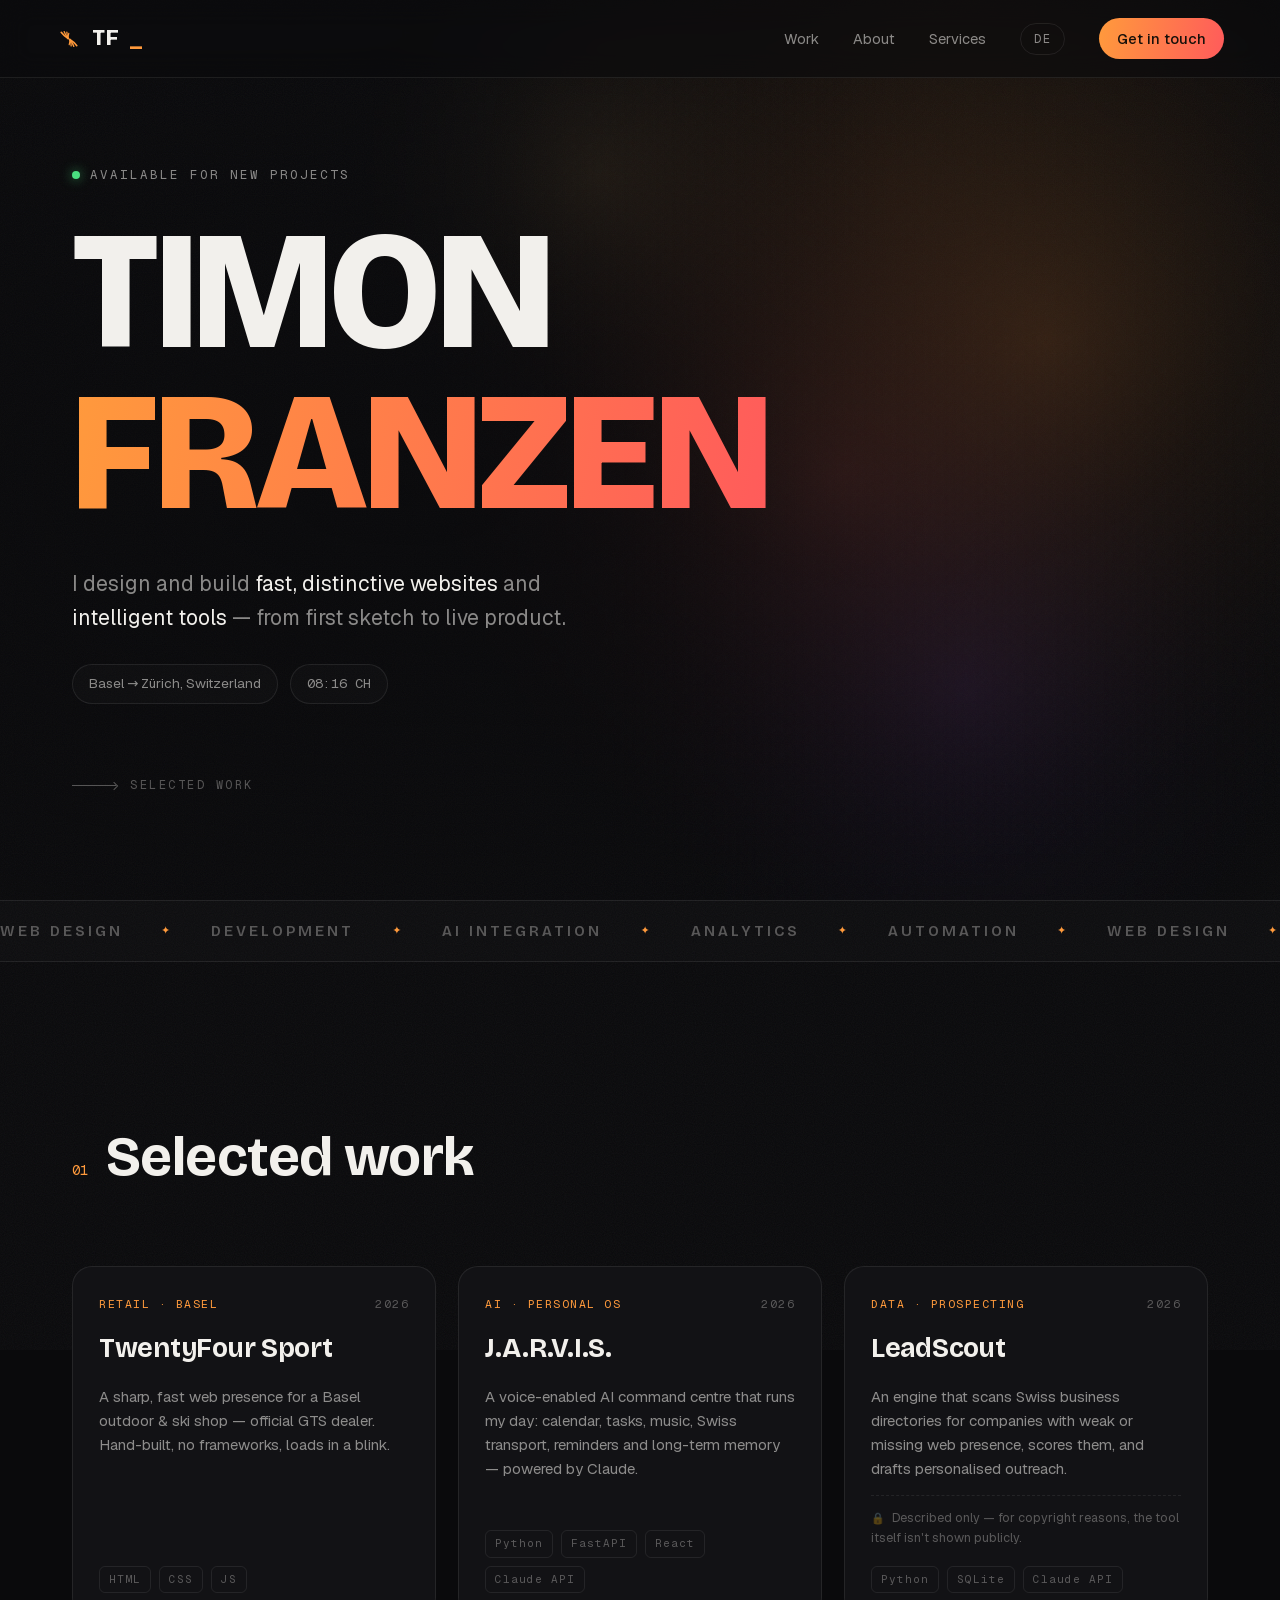
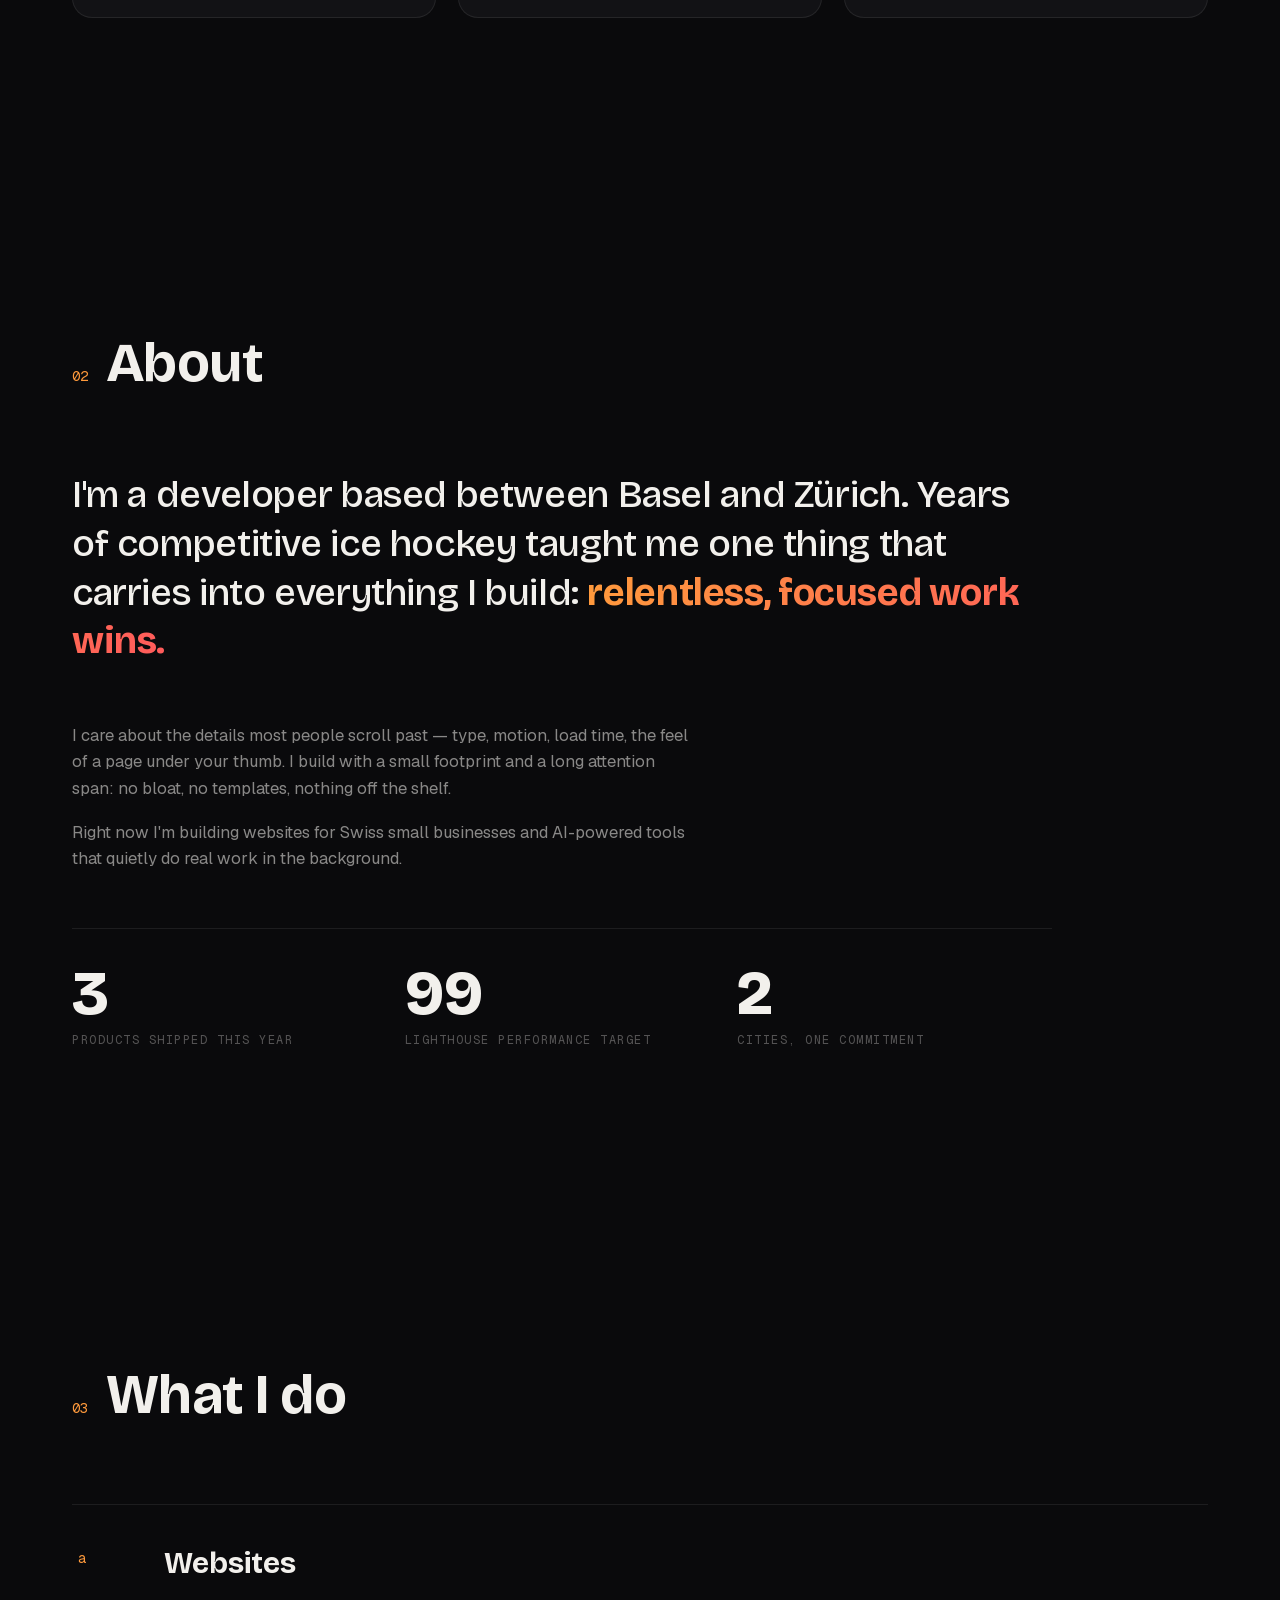
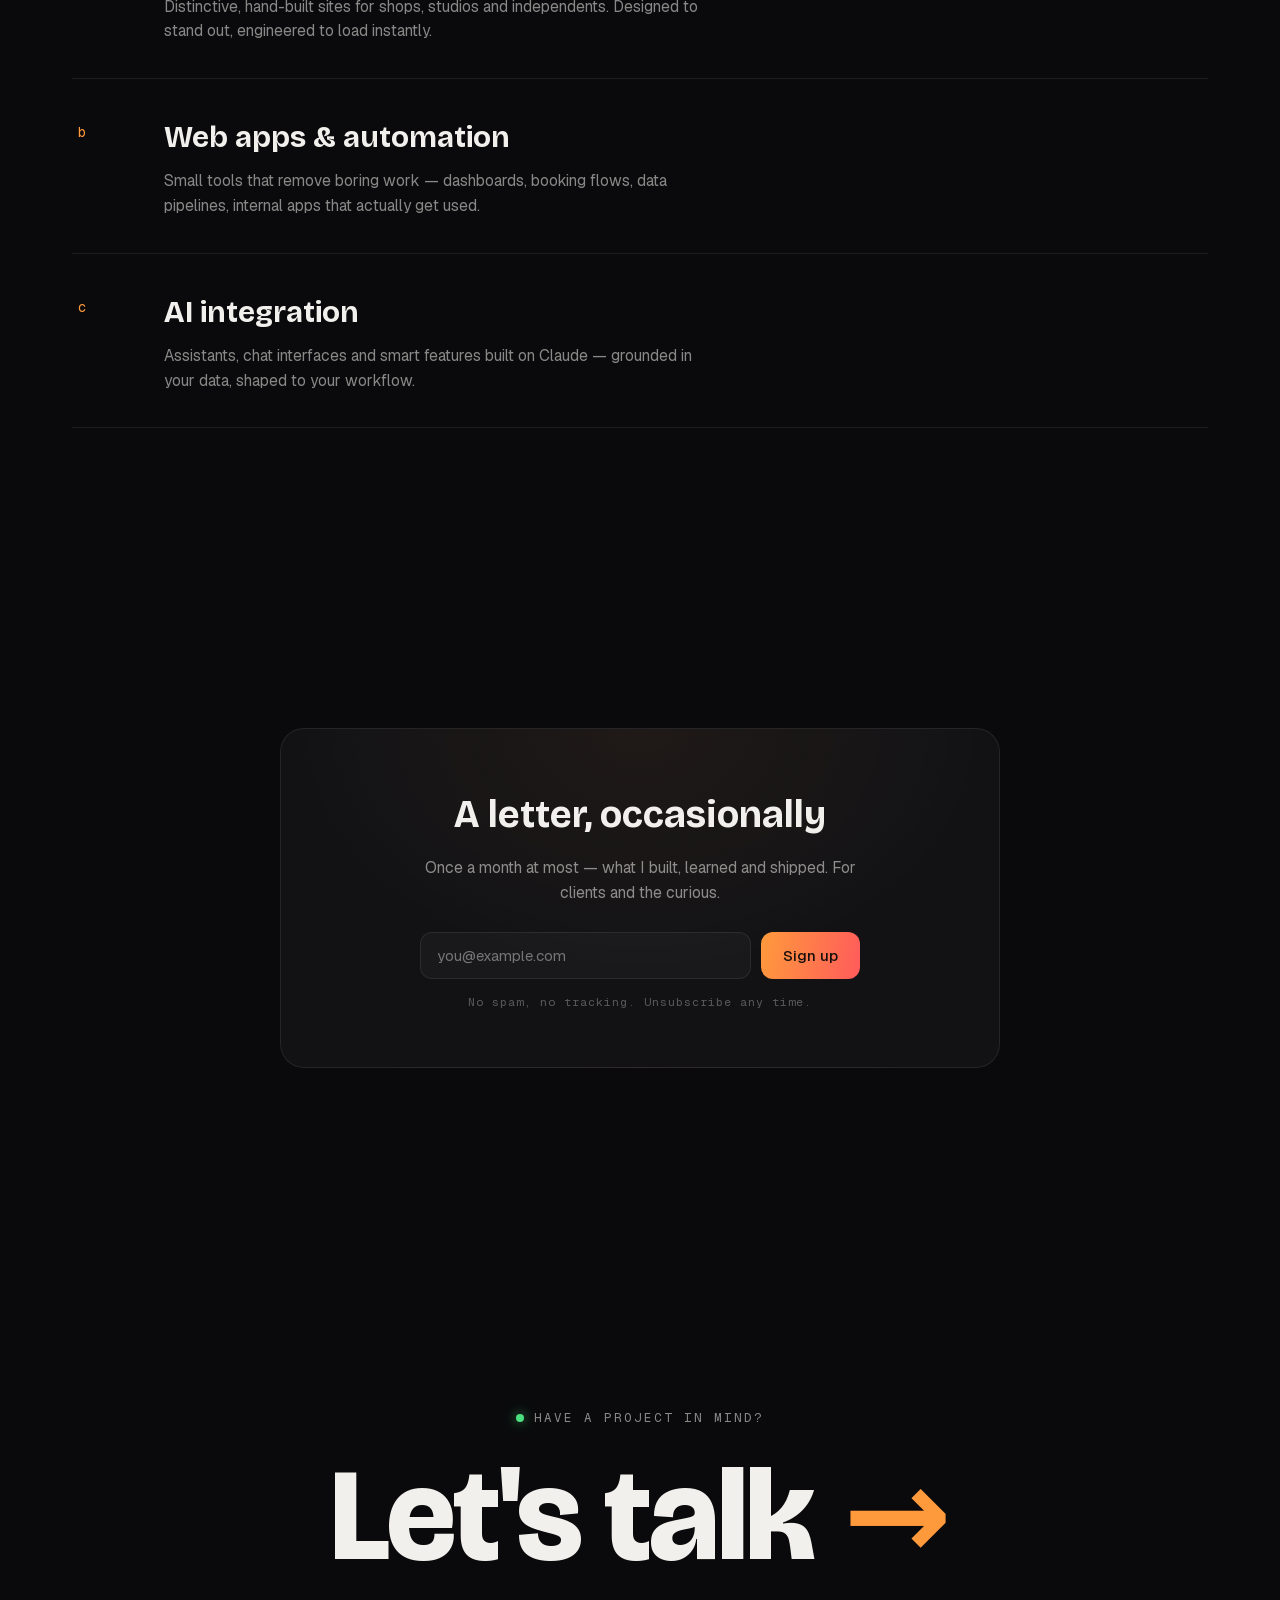
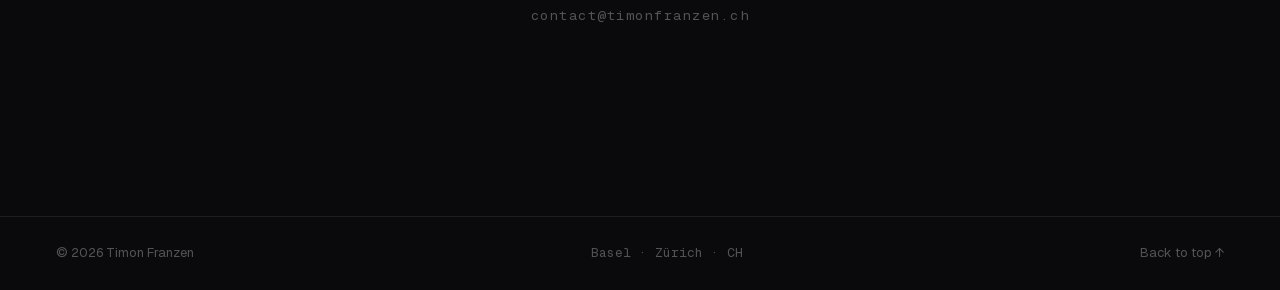
==== index.html @ a43b1469 "Logo rollout: feather-fan mark as primary, orange favicon + nav mark, BRAND.md updated Co-Authored-B" ====
<!DOCTYPE html>
<html lang="en">
<head>
  <meta charset="UTF-8" />
  <meta name="viewport" content="width=device-width, initial-scale=1.0" />
  <title>Timon Franzen — Developer, Basel & Zürich</title>
  <meta name="description" content="Timon Franzen builds fast, distinctive websites and intelligent tools for people and small businesses in Switzerland." />
  <link rel="stylesheet" href="assets/css/fonts.css" />
  <link rel="stylesheet" href="assets/css/styles.css?v=5" />
  <link rel="icon" type="image/svg+xml" href="favicon.svg" />
</head>
<body>
  <div class="glow" aria-hidden="true"></div>
  <div class="grain" aria-hidden="true"></div>

  <header class="nav">
    <a class="nav-brand" href="#top"><img class="nav-mark" src="favicon.svg" alt="" width="26" height="26" />TF<span class="tick">_</span></a>
    <nav class="nav-links" aria-label="Main">
      <a href="#work" data-i18n="nav_work">Work</a>
      <a href="#about" data-i18n="nav_about">About</a>
      <a href="#services" data-i18n="nav_services">Services</a>
      <button class="lang-btn mono" id="langBtn" aria-label="Sprache wechseln / switch language">DE</button>
      <a class="nav-cta" href="mailto:contact@timonfranzen.ch" data-i18n="nav_cta">Get in touch</a>
    </nav>
  </header>

  <main id="top">
    <!-- ── Hero ─────────────────────────────────────────── -->
    <section class="hero">
      <canvas class="hero-canvas" id="heroCanvas" aria-hidden="true"></canvas>
      <p class="kicker reveal"><span class="dot"></span><span data-i18n="kicker">Available for new projects</span></p>
      <h1 class="hero-title">
        <span class="line"><span class="word">Timon</span></span>
        <span class="line"><span class="word accent">Franzen</span></span>
      </h1>
      <p class="hero-sub reveal" data-i18n-html="hero_sub">I design and build <em>fast, distinctive websites</em> and
        <em>intelligent tools</em> — from first sketch to live product.</p>
      <div class="hero-meta reveal">
        <span class="chip" data-i18n="chip_loc">Basel → Zürich, Switzerland</span>
        <span class="chip mono" id="localTime">—:—</span>
      </div>
      <a class="hero-scroll reveal" href="#work" aria-label="Scroll to work">
        <span class="scroll-line"></span><span data-i18n="hero_scroll">Selected work</span>
      </a>
    </section>

    <!-- ── Marquee ──────────────────────────────────────── -->
    <div class="marquee" aria-hidden="true">
      <div class="marquee-track">
        <span data-i18n="mq1">Web design</span><i>✦</i><span data-i18n="mq2">Development</span><i>✦</i><span data-i18n="mq3">AI integration</span><i>✦</i><span data-i18n="mq4">Analytics</span><i>✦</i><span data-i18n="mq5">Automation</span><i>✦</i>
        <span data-i18n="mq1">Web design</span><i>✦</i><span data-i18n="mq2">Development</span><i>✦</i><span data-i18n="mq3">AI integration</span><i>✦</i><span data-i18n="mq4">Analytics</span><i>✦</i><span data-i18n="mq5">Automation</span><i>✦</i>
      </div>
    </div>

    <!-- ── Work ─────────────────────────────────────────── -->
    <section class="section" id="work">
      <div class="section-head reveal">
        <span class="index mono">01</span>
        <h2 data-i18n="h_work">Selected work</h2>
      </div>

      <div class="cards">
        <article class="card reveal" data-tilt>
          <div class="card-top">
            <span class="card-tag mono" data-i18n="c1_tag">Retail · Basel</span>
            <span class="card-year mono">2026</span>
          </div>
          <h3>TwentyFour Sport</h3>
          <p data-i18n="c1_desc">A sharp, fast web presence for a Basel outdoor &amp; ski shop — official GTS dealer.
             Hand-built, no frameworks, loads in a blink.</p>
          <ul class="card-stack mono">
            <li>HTML</li><li>CSS</li><li>JS</li>
          </ul>
        </article>

        <article class="card reveal" data-tilt>
          <div class="card-top">
            <span class="card-tag mono" data-i18n="c2_tag">AI · Personal OS</span>
            <span class="card-year mono">2026</span>
          </div>
          <h3>J.A.R.V.I.S.</h3>
          <p data-i18n="c2_desc">A voice-enabled AI command centre that runs my day: calendar, tasks, music, Swiss
             transport, reminders and long-term memory — powered by Claude.</p>
          <ul class="card-stack mono">
            <li>Python</li><li>FastAPI</li><li>React</li><li>Claude API</li>
          </ul>
        </article>

        <article class="card reveal" data-tilt>
          <div class="card-top">
            <span class="card-tag mono" data-i18n="c3_tag">Data · Prospecting</span>
            <span class="card-year mono">2026</span>
          </div>
          <h3>LeadScout</h3>
          <p data-i18n="c3_desc">An engine that scans Swiss business directories for companies with weak or missing
             web presence, scores them, and drafts personalised outreach.</p>
          <p class="card-note"><span class="lock">🔒</span> <span data-i18n="c3_note">Described only — for copyright reasons,
             the tool itself isn't shown publicly.</span></p>
          <ul class="card-stack mono">
            <li>Python</li><li>SQLite</li><li>Claude API</li>
          </ul>
        </article>
      </div>
    </section>

    <!-- ── About ────────────────────────────────────────── -->
    <section class="section" id="about">
      <div class="section-head reveal">
        <span class="index mono">02</span>
        <h2 data-i18n="h_about">About</h2>
      </div>
      <div class="about-grid">
        <p class="about-lede reveal" data-i18n-html="about_lede">I'm a developer based between Basel and Zürich. Years of
          competitive ice hockey taught me one thing that carries into everything I build:
          <strong>relentless, focused work wins.</strong></p>
        <div class="about-body reveal">
          <p data-i18n="about_p1">I care about the details most people scroll past — type, motion, load time, the
             feel of a page under your thumb. I build with a small footprint and a long
             attention span: no bloat, no templates, nothing off the shelf.</p>
          <p data-i18n="about_p2">Right now I'm building websites for Swiss small businesses and AI-powered tools
             that quietly do real work in the background.</p>
        </div>
        <div class="stats reveal">
          <div class="stat"><span class="stat-num" data-count="3">0</span><span class="stat-label" data-i18n="st1">Products shipped this year</span></div>
          <div class="stat"><span class="stat-num" data-count="100">0</span><span class="stat-label" data-i18n="st2">Lighthouse performance target</span></div>
          <div class="stat"><span class="stat-num" data-count="2">0</span><span class="stat-label" data-i18n="st3">Cities, one commitment</span></div>
        </div>
      </div>
    </section>

    <!-- ── Services ─────────────────────────────────────── -->
    <section class="section" id="services">
      <div class="section-head reveal">
        <span class="index mono">03</span>
        <h2 data-i18n="h_services">What I do</h2>
      </div>
      <div class="services">
        <div class="service reveal">
          <span class="service-num mono">a</span>
          <h3 data-i18n="s1_t">Websites</h3>
          <p data-i18n="s1_d">Distinctive, hand-built sites for shops, studios and independents. Designed to
             stand out, engineered to load instantly.</p>
        </div>
        <div class="service reveal">
          <span class="service-num mono">b</span>
          <h3 data-i18n="s2_t">Web apps &amp; automation</h3>
          <p data-i18n="s2_d">Small tools that remove boring work — dashboards, booking flows, data pipelines,
             internal apps that actually get used.</p>
        </div>
        <div class="service reveal">
          <span class="service-num mono">c</span>
          <h3 data-i18n="s3_t">AI integration</h3>
          <p data-i18n="s3_d">Assistants, chat interfaces and smart features built on Claude — grounded in your
             data, shaped to your workflow.</p>
        </div>
      </div>
    </section>

    <!-- ── Newsletter ───────────────────────────────────── -->
    <section class="section" id="newsletter">
      <div class="nl-box reveal">
        <div class="nl-copy">
          <h2 data-i18n="nl_title">A letter, occasionally</h2>
          <p data-i18n="nl_sub">Once a month at most — what I built, learned and shipped.
             For clients and the curious.</p>
        </div>
        <form class="nl-form" id="nlForm">
          <input type="email" id="nlEmail" required autocomplete="email"
                 placeholder="you@example.com" data-i18n-ph="nl_ph" aria-label="E-Mail" />
          <button type="submit" class="nl-btn" id="nlBtn" data-i18n="nl_btn">Sign up</button>
        </form>
        <p class="nl-note mono" data-i18n="nl_note">No spam, no tracking. Unsubscribe any time.</p>
      </div>
    </section>

    <!-- ── Contact ──────────────────────────────────────── -->
    <section class="contact" id="contact">
      <p class="kicker reveal"><span class="dot"></span><span data-i18n="contact_kicker">Have a project in mind?</span></p>
      <a class="contact-mail reveal" href="mailto:contact@timonfranzen.ch">
        <span class="contact-word" data-i18n-html="contact_word">Let's&nbsp;talk</span>
        <span class="contact-arrow">→</span>
      </a>
      <p class="contact-sub reveal mono">contact@timonfranzen.ch</p>
    </section>
  </main>

  <footer class="footer">
    <span>© <span id="year">2026</span> Timon Franzen</span>
    <span class="mono">Basel · Zürich · CH</span>
    <a href="#top" data-i18n="footer_top">Back to top ↑</a>
  </footer>

  <script src="assets/js/main.js?v=4"></script>
</body>
</html>
---- assets/css/fonts.css ----
/* latin-ext */
@font-face {
  font-family: 'Bricolage Grotesque';
  font-style: normal;
  font-weight: 500;
  font-stretch: 100%;
  font-display: swap;
  src: url(../fonts/bricolage-grotesque-500-latin-ext.woff2) format('woff2');
  unicode-range: U+0100-02BA, U+02BD-02C5, U+02C7-02CC, U+02CE-02D7, U+02DD-02FF, U+0304, U+0308, U+0329, U+1D00-1DBF, U+1E00-1E9F, U+1EF2-1EFF, U+2020, U+20A0-20AB, U+20AD-20C0, U+2113, U+2C60-2C7F, U+A720-A7FF;
}
/* latin */
@font-face {
  font-family: 'Bricolage Grotesque';
  font-style: normal;
  font-weight: 500;
  font-stretch: 100%;
  font-display: swap;
  src: url(../fonts/bricolage-grotesque-500-latin.woff2) format('woff2');
  unicode-range: U+0000-00FF, U+0131, U+0152-0153, U+02BB-02BC, U+02C6, U+02DA, U+02DC, U+0304, U+0308, U+0329, U+2000-206F, U+20AC, U+2122, U+2191, U+2193, U+2212, U+2215, U+FEFF, U+FFFD;
}
/* latin-ext */
@font-face {
  font-family: 'Bricolage Grotesque';
  font-style: normal;
  font-weight: 600;
  font-stretch: 100%;
  font-display: swap;
  src: url(../fonts/bricolage-grotesque-600-latin-ext.woff2) format('woff2');
  unicode-range: U+0100-02BA, U+02BD-02C5, U+02C7-02CC, U+02CE-02D7, U+02DD-02FF, U+0304, U+0308, U+0329, U+1D00-1DBF, U+1E00-1E9F, U+1EF2-1EFF, U+2020, U+20A0-20AB, U+20AD-20C0, U+2113, U+2C60-2C7F, U+A720-A7FF;
}
/* latin */
@font-face {
  font-family: 'Bricolage Grotesque';
  font-style: normal;
  font-weight: 600;
  font-stretch: 100%;
  font-display: swap;
  src: url(../fonts/bricolage-grotesque-600-latin.woff2) format('woff2');
  unicode-range: U+0000-00FF, U+0131, U+0152-0153, U+02BB-02BC, U+02C6, U+02DA, U+02DC, U+0304, U+0308, U+0329, U+2000-206F, U+20AC, U+2122, U+2191, U+2193, U+2212, U+2215, U+FEFF, U+FFFD;
}
/* latin-ext */
@font-face {
  font-family: 'Bricolage Grotesque';
  font-style: normal;
  font-weight: 700;
  font-stretch: 100%;
  font-display: swap;
  src: url(../fonts/bricolage-grotesque-700-latin-ext.woff2) format('woff2');
  unicode-range: U+0100-02BA, U+02BD-02C5, U+02C7-02CC, U+02CE-02D7, U+02DD-02FF, U+0304, U+0308, U+0329, U+1D00-1DBF, U+1E00-1E9F, U+1EF2-1EFF, U+2020, U+20A0-20AB, U+20AD-20C0, U+2113, U+2C60-2C7F, U+A720-A7FF;
}
/* latin */
@font-face {
  font-family: 'Bricolage Grotesque';
  font-style: normal;
  font-weight: 700;
  font-stretch: 100%;
  font-display: swap;
  src: url(../fonts/bricolage-grotesque-700-latin.woff2) format('woff2');
  unicode-range: U+0000-00FF, U+0131, U+0152-0153, U+02BB-02BC, U+02C6, U+02DA, U+02DC, U+0304, U+0308, U+0329, U+2000-206F, U+20AC, U+2122, U+2191, U+2193, U+2212, U+2215, U+FEFF, U+FFFD;
}
/* latin-ext */
@font-face {
  font-family: 'Bricolage Grotesque';
  font-style: normal;
  font-weight: 800;
  font-stretch: 100%;
  font-display: swap;
  src: url(../fonts/bricolage-grotesque-800-latin-ext.woff2) format('woff2');
  unicode-range: U+0100-02BA, U+02BD-02C5, U+02C7-02CC, U+02CE-02D7, U+02DD-02FF, U+0304, U+0308, U+0329, U+1D00-1DBF, U+1E00-1E9F, U+1EF2-1EFF, U+2020, U+20A0-20AB, U+20AD-20C0, U+2113, U+2C60-2C7F, U+A720-A7FF;
}
/* latin */
@font-face {
  font-family: 'Bricolage Grotesque';
  font-style: normal;
  font-weight: 800;
  font-stretch: 100%;
  font-display: swap;
  src: url(../fonts/bricolage-grotesque-800-latin.woff2) format('woff2');
  unicode-range: U+0000-00FF, U+0131, U+0152-0153, U+02BB-02BC, U+02C6, U+02DA, U+02DC, U+0304, U+0308, U+0329, U+2000-206F, U+20AC, U+2122, U+2191, U+2193, U+2212, U+2215, U+FEFF, U+FFFD;
}
/* latin-ext */
@font-face {
  font-family: 'Geist';
  font-style: normal;
  font-weight: 300;
  font-display: swap;
  src: url(../fonts/geist-300-latin-ext.woff2) format('woff2');
  unicode-range: U+0100-02BA, U+02BD-02C5, U+02C7-02CC, U+02CE-02D7, U+02DD-02FF, U+0304, U+0308, U+0329, U+1D00-1DBF, U+1E00-1E9F, U+1EF2-1EFF, U+2020, U+20A0-20AB, U+20AD-20C0, U+2113, U+2C60-2C7F, U+A720-A7FF;
}
/* latin */
@font-face {
  font-family: 'Geist';
  font-style: normal;
  font-weight: 300;
  font-display: swap;
  src: url(../fonts/geist-300-latin.woff2) format('woff2');
  unicode-range: U+0000-00FF, U+0131, U+0152-0153, U+02BB-02BC, U+02C6, U+02DA, U+02DC, U+0304, U+0308, U+0329, U+2000-206F, U+20AC, U+2122, U+2191, U+2193, U+2212, U+2215, U+FEFF, U+FFFD;
}
/* latin-ext */
@font-face {
  font-family: 'Geist';
  font-style: normal;
  font-weight: 400;
  font-display: swap;
  src: url(../fonts/geist-400-latin-ext.woff2) format('woff2');
  unicode-range: U+0100-02BA, U+02BD-02C5, U+02C7-02CC, U+02CE-02D7, U+02DD-02FF, U+0304, U+0308, U+0329, U+1D00-1DBF, U+1E00-1E9F, U+1EF2-1EFF, U+2020, U+20A0-20AB, U+20AD-20C0, U+2113, U+2C60-2C7F, U+A720-A7FF;
}
/* latin */
@font-face {
  font-family: 'Geist';
  font-style: normal;
  font-weight: 400;
  font-display: swap;
  src: url(../fonts/geist-400-latin.woff2) format('woff2');
  unicode-range: U+0000-00FF, U+0131, U+0152-0153, U+02BB-02BC, U+02C6, U+02DA, U+02DC, U+0304, U+0308, U+0329, U+2000-206F, U+20AC, U+2122, U+2191, U+2193, U+2212, U+2215, U+FEFF, U+FFFD;
}
/* latin-ext */
@font-face {
  font-family: 'Geist';
  font-style: normal;
  font-weight: 500;
  font-display: swap;
  src: url(../fonts/geist-500-latin-ext.woff2) format('woff2');
  unicode-range: U+0100-02BA, U+02BD-02C5, U+02C7-02CC, U+02CE-02D7, U+02DD-02FF, U+0304, U+0308, U+0329, U+1D00-1DBF, U+1E00-1E9F, U+1EF2-1EFF, U+2020, U+20A0-20AB, U+20AD-20C0, U+2113, U+2C60-2C7F, U+A720-A7FF;
}
/* latin */
@font-face {
  font-family: 'Geist';
  font-style: normal;
  font-weight: 500;
  font-display: swap;
  src: url(../fonts/geist-500-latin.woff2) format('woff2');
  unicode-range: U+0000-00FF, U+0131, U+0152-0153, U+02BB-02BC, U+02C6, U+02DA, U+02DC, U+0304, U+0308, U+0329, U+2000-206F, U+20AC, U+2122, U+2191, U+2193, U+2212, U+2215, U+FEFF, U+FFFD;
}
/* latin-ext */
@font-face {
  font-family: 'Geist';
  font-style: normal;
  font-weight: 600;
  font-display: swap;
  src: url(../fonts/geist-600-latin-ext.woff2) format('woff2');
  unicode-range: U+0100-02BA, U+02BD-02C5, U+02C7-02CC, U+02CE-02D7, U+02DD-02FF, U+0304, U+0308, U+0329, U+1D00-1DBF, U+1E00-1E9F, U+1EF2-1EFF, U+2020, U+20A0-20AB, U+20AD-20C0, U+2113, U+2C60-2C7F, U+A720-A7FF;
}
/* latin */
@font-face {
  font-family: 'Geist';
  font-style: normal;
  font-weight: 600;
  font-display: swap;
  src: url(../fonts/geist-600-latin.woff2) format('woff2');
  unicode-range: U+0000-00FF, U+0131, U+0152-0153, U+02BB-02BC, U+02C6, U+02DA, U+02DC, U+0304, U+0308, U+0329, U+2000-206F, U+20AC, U+2122, U+2191, U+2193, U+2212, U+2215, U+FEFF, U+FFFD;
}
/* latin-ext */
@font-face {
  font-family: 'Geist';
  font-style: normal;
  font-weight: 700;
  font-display: swap;
  src: url(../fonts/geist-700-latin-ext.woff2) format('woff2');
  unicode-range: U+0100-02BA, U+02BD-02C5, U+02C7-02CC, U+02CE-02D7, U+02DD-02FF, U+0304, U+0308, U+0329, U+1D00-1DBF, U+1E00-1E9F, U+1EF2-1EFF, U+2020, U+20A0-20AB, U+20AD-20C0, U+2113, U+2C60-2C7F, U+A720-A7FF;
}
/* latin */
@font-face {
  font-family: 'Geist';
  font-style: normal;
  font-weight: 700;
  font-display: swap;
  src: url(../fonts/geist-700-latin.woff2) format('woff2');
  unicode-range: U+0000-00FF, U+0131, U+0152-0153, U+02BB-02BC, U+02C6, U+02DA, U+02DC, U+0304, U+0308, U+0329, U+2000-206F, U+20AC, U+2122, U+2191, U+2193, U+2212, U+2215, U+FEFF, U+FFFD;
}
/* latin-ext */
@font-face {
  font-family: 'Geist Mono';
  font-style: normal;
  font-weight: 400;
  font-display: swap;
  src: url(../fonts/geist-mono-400-latin-ext.woff2) format('woff2');
  unicode-range: U+0100-02BA, U+02BD-02C5, U+02C7-02CC, U+02CE-02D7, U+02DD-02FF, U+0304, U+0308, U+0329, U+1D00-1DBF, U+1E00-1E9F, U+1EF2-1EFF, U+2020, U+20A0-20AB, U+20AD-20C0, U+2113, U+2C60-2C7F, U+A720-A7FF;
}
/* latin */
@font-face {
  font-family: 'Geist Mono';
  font-style: normal;
  font-weight: 400;
  font-display: swap;
  src: url(../fonts/geist-mono-400-latin.woff2) format('woff2');
  unicode-range: U+0000-00FF, U+0131, U+0152-0153, U+02BB-02BC, U+02C6, U+02DA, U+02DC, U+0304, U+0308, U+0329, U+2000-206F, U+20AC, U+2122, U+2191, U+2193, U+2212, U+2215, U+FEFF, U+FFFD;
}
/* latin-ext */
@font-face {
  font-family: 'Geist Mono';
  font-style: normal;
  font-weight: 500;
  font-display: swap;
  src: url(../fonts/geist-mono-500-latin-ext.woff2) format('woff2');
  unicode-range: U+0100-02BA, U+02BD-02C5, U+02C7-02CC, U+02CE-02D7, U+02DD-02FF, U+0304, U+0308, U+0329, U+1D00-1DBF, U+1E00-1E9F, U+1EF2-1EFF, U+2020, U+20A0-20AB, U+20AD-20C0, U+2113, U+2C60-2C7F, U+A720-A7FF;
}
/* latin */
@font-face {
  font-family: 'Geist Mono';
  font-style: normal;
  font-weight: 500;
  font-display: swap;
  src: url(../fonts/geist-mono-500-latin.woff2) format('woff2');
  unicode-range: U+0000-00FF, U+0131, U+0152-0153, U+02BB-02BC, U+02C6, U+02DA, U+02DC, U+0304, U+0308, U+0329, U+2000-206F, U+20AC, U+2122, U+2191, U+2193, U+2212, U+2215, U+FEFF, U+FFFD;
}
/* latin-ext */
@font-face {
  font-family: 'Geist Mono';
  font-style: normal;
  font-weight: 700;
  font-display: swap;
  src: url(../fonts/geist-mono-700-latin-ext.woff2) format('woff2');
  unicode-range: U+0100-02BA, U+02BD-02C5, U+02C7-02CC, U+02CE-02D7, U+02DD-02FF, U+0304, U+0308, U+0329, U+1D00-1DBF, U+1E00-1E9F, U+1EF2-1EFF, U+2020, U+20A0-20AB, U+20AD-20C0, U+2113, U+2C60-2C7F, U+A720-A7FF;
}
/* latin */
@font-face {
  font-family: 'Geist Mono';
  font-style: normal;
  font-weight: 700;
  font-display: swap;
  src: url(../fonts/geist-mono-700-latin.woff2) format('woff2');
  unicode-range: U+0000-00FF, U+0131, U+0152-0153, U+02BB-02BC, U+02C6, U+02DA, U+02DC, U+0304, U+0308, U+0329, U+2000-206F, U+20AC, U+2122, U+2191, U+2193, U+2212, U+2215, U+FEFF, U+FFFD;
}
---- assets/css/styles.css ----
/* ── Timon Franzen — personal site ─────────────────────────────
   Dark, warm-accent, type-led. Bricolage Grotesque display,
   Geist body, Geist Mono labels. No frameworks. */

:root {
  --bg: #0a0a0c;
  --surface: #121215;
  --line: rgba(255, 255, 255, 0.08);
  --text: #f2f0ec;
  --muted: rgba(242, 240, 236, 0.55);
  --faint: rgba(242, 240, 236, 0.32);
  --accent: #ff9a3c;
  --accent-2: #ff5b5b;
  --grad: linear-gradient(100deg, var(--accent), var(--accent-2));
  --disp: "Bricolage Grotesque", system-ui, sans-serif;
  --body: "Geist", system-ui, sans-serif;
  --mono: "Geist Mono", ui-monospace, monospace;
  --ease: cubic-bezier(0.22, 1, 0.36, 1);
}

* { margin: 0; padding: 0; box-sizing: border-box; }
html { scroll-behavior: smooth; }
body {
  background: var(--bg);
  color: var(--text);
  font-family: var(--body);
  font-weight: 400;
  line-height: 1.6;
  overflow-x: hidden;
  -webkit-font-smoothing: antialiased;
}
::selection { background: var(--accent); color: #17100a; }
.mono { font-family: var(--mono); }

/* ── atmosphere ── */
.glow {
  position: fixed; inset: 0; pointer-events: none; z-index: 0;
  background: radial-gradient(600px circle at var(--mx, 70%) var(--my, 20%),
              rgba(255, 154, 60, 0.07), transparent 70%);
}
.grain {
  position: fixed; inset: -50%; pointer-events: none; z-index: 1; opacity: 0.05;
  background-image: url("data:image/svg+xml,%3Csvg xmlns='http://www.w3.org/2000/svg' width='300' height='300'%3E%3Cfilter id='n'%3E%3CfeTurbulence type='fractalNoise' baseFrequency='0.9' numOctaves='2'/%3E%3C/filter%3E%3Crect width='100%25' height='100%25' filter='url(%23n)'/%3E%3C/svg%3E");
  animation: grain 9s steps(6) infinite;
}
@keyframes grain {
  0%, 100% { transform: translate(0, 0); }
  20% { transform: translate(-4%, 3%); }
  40% { transform: translate(3%, -4%); }
  60% { transform: translate(-3%, -2%); }
  80% { transform: translate(2%, 4%); }
}

main, header, footer { position: relative; z-index: 2; }

/* ── nav ── */
.nav {
  position: fixed; top: 0; left: 0; right: 0; z-index: 10;
  display: flex; justify-content: space-between; align-items: center;
  padding: 18px clamp(20px, 5vw, 56px);
  background: rgba(10, 10, 12, 0.6);
  backdrop-filter: blur(14px);
  -webkit-backdrop-filter: blur(14px);
  border-bottom: 1px solid var(--line);
}
.nav-brand {
  font-family: var(--disp); font-weight: 800; font-size: 22px;
  color: var(--text); text-decoration: none; letter-spacing: 1px;
  display: inline-flex; align-items: center; gap: 10px;
}
.nav-mark { display: block; }
.nav-brand .tick { color: var(--accent); animation: blink 1.4s steps(2) infinite; }
@keyframes blink { 50% { opacity: 0; } }
.nav-links { display: flex; align-items: center; gap: clamp(16px, 3vw, 34px); }
.nav-links a {
  color: var(--muted); text-decoration: none; font-size: 14.5px;
  transition: color 0.25s var(--ease);
}
.nav-links a:hover { color: var(--text); }
.lang-btn {
  background: none; border: 1px solid var(--line); border-radius: 999px;
  color: var(--muted); font-size: 12px; letter-spacing: 1.5px;
  padding: 7px 13px; cursor: pointer;
  transition: color 0.25s var(--ease), border-color 0.25s var(--ease);
}
.lang-btn:hover { color: var(--text); border-color: rgba(255, 154, 60, 0.4); }
.nav-cta {
  color: #17100a !important; background: var(--grad);
  padding: 9px 18px; border-radius: 999px; font-weight: 500;
  transition: transform 0.25s var(--ease), box-shadow 0.25s var(--ease) !important;
}
.nav-cta:hover { transform: translateY(-2px); box-shadow: 0 8px 28px rgba(255, 130, 70, 0.35); }

/* ── hero ── */
.hero {
  min-height: 100svh;
  display: flex; flex-direction: column; justify-content: center;
  padding: 120px clamp(20px, 6vw, 72px) 60px;
  position: relative; overflow: hidden;
}
.hero > *:not(.hero-canvas) { position: relative; z-index: 1; }
.hero-canvas {
  position: absolute; inset: 0; width: 100%; height: 100%;
  z-index: 0; pointer-events: none;
}
/* keep the display text readable over the animation */
.hero::after {
  content: ""; position: absolute; inset: 0; z-index: 0; pointer-events: none;
  background: radial-gradient(120% 90% at 30% 55%, rgba(10,10,12,0.55), rgba(10,10,12,0.1) 60%, transparent);
}
.kicker {
  display: flex; align-items: center; gap: 10px;
  font-family: var(--mono); font-size: 12.5px; letter-spacing: 2px;
  text-transform: uppercase; color: var(--muted); margin-bottom: 26px;
}
.dot {
  width: 8px; height: 8px; border-radius: 50%;
  background: #4ade80; box-shadow: 0 0 12px #4ade80aa;
  animation: pulse 2.2s ease-in-out infinite;
}
@keyframes pulse { 50% { opacity: 0.4; } }
.hero-title {
  font-family: var(--disp); font-weight: 800;
  font-size: clamp(58px, 13.5vw, 168px);
  line-height: 0.96; letter-spacing: -0.02em;
  text-transform: uppercase; margin-bottom: 34px;
}
.hero-title .line { display: block; overflow: hidden; }
.hero-title .word {
  display: inline-block;
  transform: translateY(110%);
  animation: riseUp 0.9s var(--ease) forwards;
}
.hero-title .line:nth-child(2) .word { animation-delay: 0.12s; }
.hero-title .accent {
  background: var(--grad);
  -webkit-background-clip: text; background-clip: text;
  color: transparent;
}
@keyframes riseUp { to { transform: translateY(0); } }
.hero-sub {
  max-width: 560px; font-size: clamp(17px, 2.2vw, 21px);
  color: var(--muted); margin-bottom: 30px;
}
.hero-sub em { font-style: normal; color: var(--text); }
.hero-meta { display: flex; gap: 12px; flex-wrap: wrap; }
.chip {
  border: 1px solid var(--line); border-radius: 999px;
  padding: 8px 16px; font-size: 13.5px; color: var(--muted);
  background: rgba(255, 255, 255, 0.02);
}
.hero-scroll {
  margin-top: clamp(40px, 8vh, 90px);
  display: inline-flex; align-items: center; gap: 14px;
  color: var(--faint); text-decoration: none;
  font-family: var(--mono); font-size: 12px; letter-spacing: 2.5px;
  text-transform: uppercase; width: fit-content;
  transition: color 0.3s var(--ease);
}
.hero-scroll:hover { color: var(--accent); }
.scroll-line {
  width: 44px; height: 1px; background: currentColor;
  display: inline-block; position: relative; overflow: visible;
}
.scroll-line::after {
  content: ""; position: absolute; right: -1px; top: -2.5px;
  border: solid currentColor; border-width: 1px 1px 0 0;
  width: 5px; height: 5px; transform: rotate(45deg);
}

/* ── marquee ── */
.marquee {
  border-top: 1px solid var(--line); border-bottom: 1px solid var(--line);
  overflow: hidden; padding: 18px 0; background: rgba(255, 255, 255, 0.015);
}
.marquee-track {
  display: flex; align-items: center; gap: 38px; width: max-content;
  animation: marquee 26s linear infinite;
  font-family: var(--disp); font-weight: 600; font-size: 15px;
  letter-spacing: 3px; text-transform: uppercase; color: var(--faint);
}
.marquee-track i { color: var(--accent); font-style: normal; font-size: 11px; }
.marquee:hover .marquee-track { animation-play-state: paused; }
@keyframes marquee { to { transform: translateX(-50%); } }

/* ── sections ── */
.section { padding: clamp(80px, 12vw, 150px) clamp(20px, 6vw, 72px); }
.section-head {
  display: flex; align-items: baseline; gap: 18px; margin-bottom: clamp(36px, 6vw, 64px);
}
.section-head .index { color: var(--accent); font-size: 14px; }
.section-head h2 {
  font-family: var(--disp); font-weight: 700;
  font-size: clamp(32px, 5.5vw, 56px); letter-spacing: -0.01em;
}

/* ── work cards ── */
.cards {
  display: grid; gap: 22px;
  grid-template-columns: repeat(auto-fit, minmax(290px, 1fr));
}
.card {
  background: var(--surface);
  border: 1px solid var(--line); border-radius: 20px;
  padding: 28px 26px 24px;
  display: flex; flex-direction: column; gap: 14px;
  transition: transform 0.4s var(--ease), border-color 0.4s var(--ease), box-shadow 0.4s var(--ease);
  transform-style: preserve-3d; will-change: transform;
}
.card:hover {
  border-color: rgba(255, 154, 60, 0.35);
  box-shadow: 0 24px 60px rgba(0, 0, 0, 0.45), 0 0 0 1px rgba(255, 154, 60, 0.12);
}
.card-top { display: flex; justify-content: space-between; font-size: 11.5px; letter-spacing: 1.5px; text-transform: uppercase; }
.card-tag { color: var(--accent); }
.card-year { color: var(--faint); }
.card h3 {
  font-family: var(--disp); font-weight: 700; font-size: 27px; letter-spacing: -0.01em;
}
.card p { color: var(--muted); font-size: 15px; flex: 1; }
.card-note {
  font-size: 12.5px !important; color: var(--faint) !important;
  border-top: 1px dashed var(--line); padding-top: 12px; flex: 0 !important;
}
.card-note .lock { font-size: 11px; margin-right: 4px; }
.card-stack { display: flex; flex-wrap: wrap; gap: 8px; list-style: none; margin-top: 4px; }
.card-stack li {
  font-size: 11px; letter-spacing: 1px; color: var(--faint);
  border: 1px solid var(--line); border-radius: 6px; padding: 4px 9px;
}

/* ── about ── */
.about-grid { display: grid; gap: clamp(28px, 5vw, 56px); max-width: 980px; }
.about-lede {
  font-family: var(--disp); font-weight: 500;
  font-size: clamp(24px, 3.6vw, 38px); line-height: 1.28; letter-spacing: -0.01em;
}
.about-lede strong {
  font-weight: 700;
  background: var(--grad);
  -webkit-background-clip: text; background-clip: text; color: transparent;
}
.about-body { max-width: 620px; display: grid; gap: 18px; color: var(--muted); font-size: 16.5px; }
.stats {
  display: grid; grid-template-columns: repeat(auto-fit, minmax(180px, 1fr));
  gap: 18px; border-top: 1px solid var(--line); padding-top: 34px;
}
.stat { display: grid; gap: 6px; }
.stat-num {
  font-family: var(--disp); font-weight: 800; font-size: clamp(40px, 6vw, 62px);
  line-height: 1; color: var(--text);
}
.stat-label { font-family: var(--mono); font-size: 12px; letter-spacing: 1.5px; text-transform: uppercase; color: var(--faint); }

/* ── services ── */
.services { display: grid; gap: 0; border-top: 1px solid var(--line); }
.service {
  display: grid; grid-template-columns: 60px 1fr; gap: 8px 26px;
  padding: 34px 6px; border-bottom: 1px solid var(--line);
  transition: background 0.35s var(--ease), padding-left 0.35s var(--ease);
}
.service:hover { background: rgba(255, 255, 255, 0.02); padding-left: 18px; }
.service-num { color: var(--accent); font-size: 14px; padding-top: 8px; }
.service h3 { font-family: var(--disp); font-weight: 700; font-size: clamp(22px, 3vw, 30px); grid-column: 2; }
.service p { grid-column: 2; color: var(--muted); max-width: 560px; font-size: 15.5px; }

/* ── newsletter ── */
.nl-box {
  max-width: 720px; margin: 0 auto; text-align: center;
  border: 1px solid var(--line); border-radius: 24px;
  padding: clamp(32px, 6vw, 56px);
  background:
    radial-gradient(80% 120% at 50% 0%, rgba(255, 154, 60, 0.06), transparent 60%),
    var(--surface);
}
.nl-copy h2 { font-family: var(--disp); font-weight: 700; font-size: clamp(26px, 4vw, 38px); margin-bottom: 10px; }
.nl-copy p { color: var(--muted); max-width: 460px; margin: 0 auto 26px; font-size: 15.5px; }
.nl-form { display: flex; gap: 10px; max-width: 440px; margin: 0 auto 14px; }
.nl-form input {
  flex: 1; min-width: 0; background: rgba(255, 255, 255, 0.03);
  border: 1px solid var(--line); border-radius: 12px;
  color: var(--text); font-family: var(--body); font-size: 15px;
  padding: 13px 16px; outline: none;
  transition: border-color 0.25s var(--ease), box-shadow 0.25s var(--ease);
}
.nl-form input:focus { border-color: rgba(255, 154, 60, 0.5); box-shadow: 0 0 0 3px rgba(255, 154, 60, 0.08); }
.nl-btn {
  background: var(--grad); color: #17100a; border: none; border-radius: 12px;
  font-family: var(--body); font-weight: 500; font-size: 15px;
  padding: 13px 22px; cursor: pointer; white-space: nowrap;
  transition: transform 0.25s var(--ease), box-shadow 0.25s var(--ease);
}
.nl-btn:hover { transform: translateY(-2px); box-shadow: 0 8px 26px rgba(255, 130, 70, 0.3); }
.nl-note { font-size: 11.5px; letter-spacing: 1px; color: var(--faint); }
@media (max-width: 480px) { .nl-form { flex-direction: column; } }

/* ── contact ── */
.contact {
  padding: clamp(100px, 16vw, 190px) clamp(20px, 6vw, 72px);
  text-align: center;
  display: flex; flex-direction: column; align-items: center; gap: 20px;
}
.contact .kicker { justify-content: center; margin-bottom: 0; }
.contact-mail {
  text-decoration: none; color: var(--text);
  font-family: var(--disp); font-weight: 800;
  font-size: clamp(46px, 11vw, 130px); letter-spacing: -0.02em; line-height: 1.05;
  display: inline-flex; align-items: center; gap: clamp(12px, 3vw, 30px);
  transition: color 0.3s var(--ease);
}
.contact-mail:hover .contact-word {
  background: var(--grad);
  -webkit-background-clip: text; background-clip: text; color: transparent;
}
.contact-arrow {
  display: inline-block;
  transition: transform 0.35s var(--ease);
  color: var(--accent);
}
.contact-mail:hover .contact-arrow { transform: translateX(14px) rotate(-45deg); }
.contact-sub { color: var(--faint); font-size: 13.5px; letter-spacing: 1.5px; }

/* ── footer ── */
.footer {
  border-top: 1px solid var(--line);
  display: flex; justify-content: space-between; align-items: center; gap: 14px; flex-wrap: wrap;
  padding: 26px clamp(20px, 5vw, 56px);
  font-size: 13px; color: var(--faint);
}
.footer a { color: var(--faint); text-decoration: none; transition: color 0.25s; }
.footer a:hover { color: var(--text); }

/* ── reveal on scroll ── */
.reveal {
  opacity: 0; transform: translateY(26px);
  transition: opacity 0.8s var(--ease), transform 0.8s var(--ease);
  transition-delay: var(--d, 0s);
}
.reveal.in { opacity: 1; transform: none; }

/* ── small screens ── */
@media (max-width: 640px) {
  .nav-links a:not(.nav-cta) { display: none; }
  .service { grid-template-columns: 1fr; }
  .service-num { padding-top: 0; }
  .service h3, .service p { grid-column: 1; }
}

/* ── reduced motion ── */
@media (prefers-reduced-motion: reduce) {
  html { scroll-behavior: auto; }
  *, *::before, *::after {
    animation-duration: 0.001ms !important;
    animation-iteration-count: 1 !important;
    transition-duration: 0.001ms !important;
  }
  .hero-title .word { transform: none; }
  .reveal { opacity: 1; transform: none; }
}
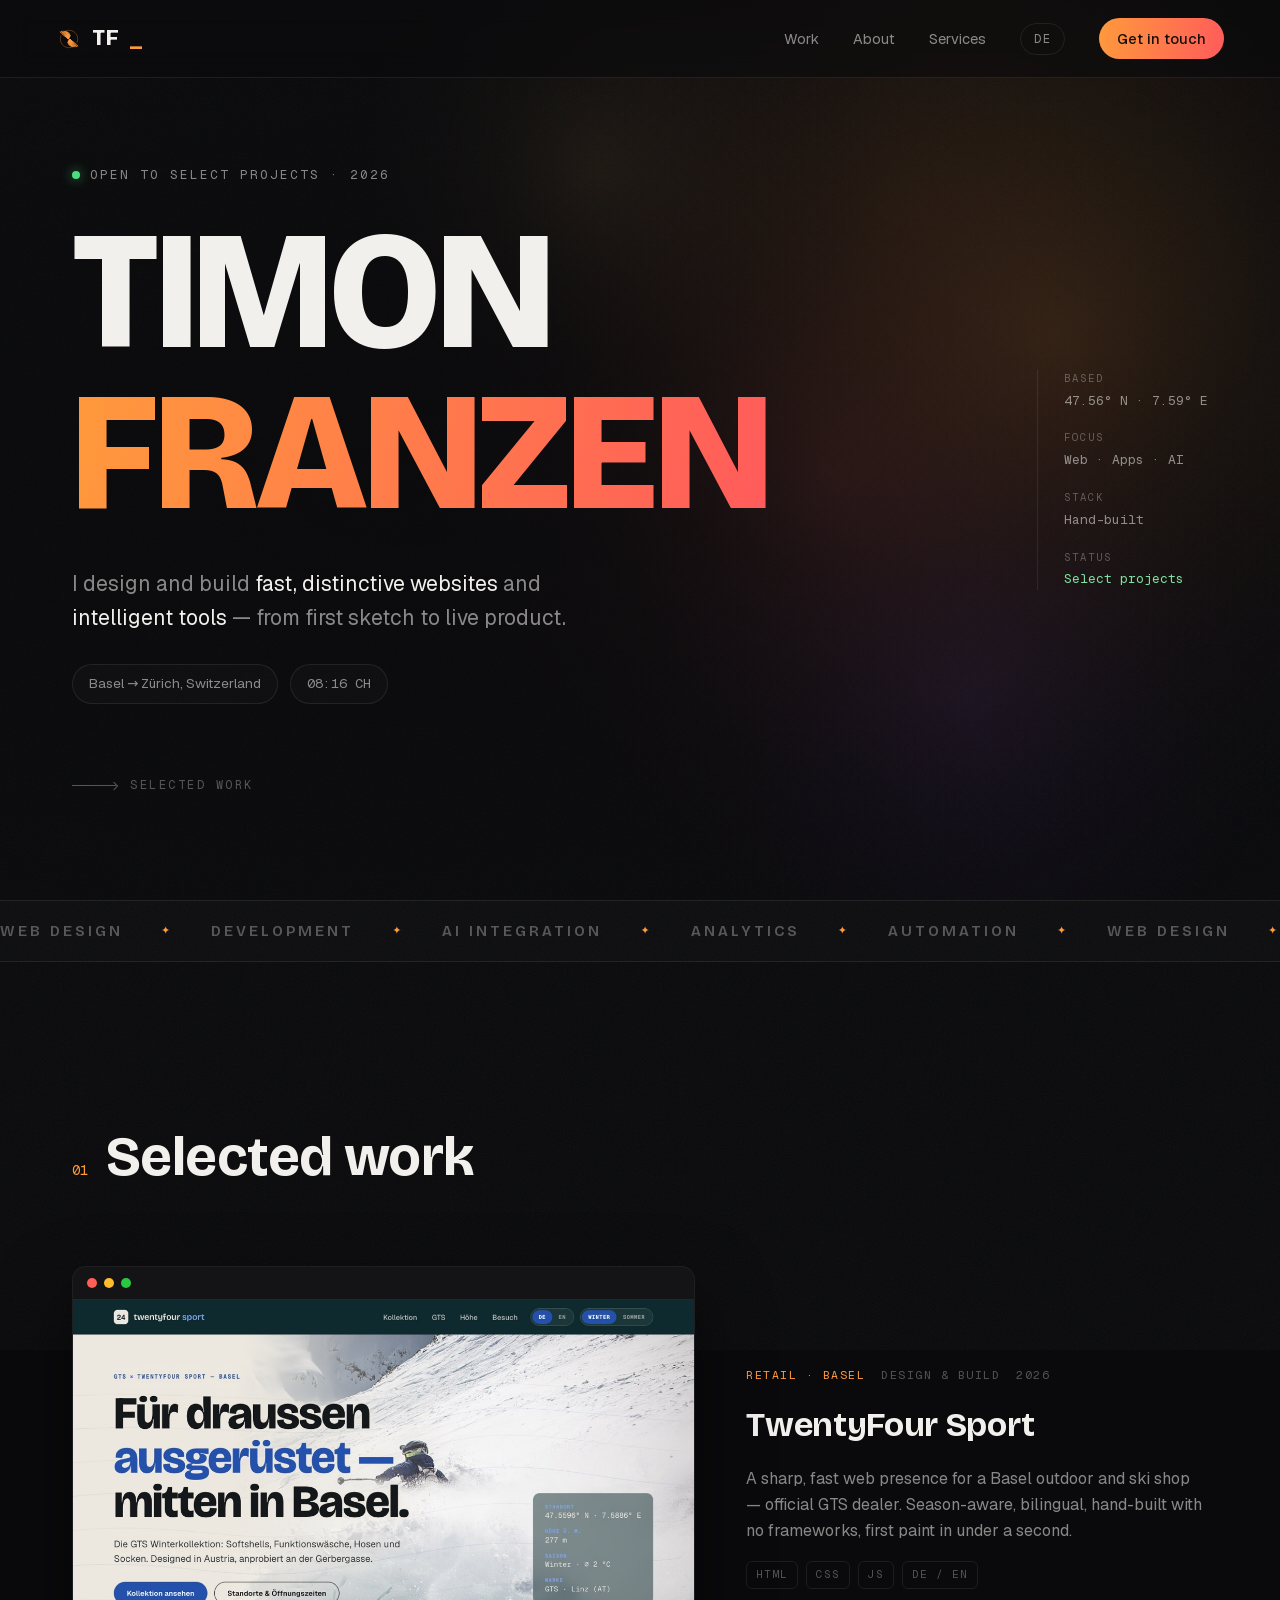
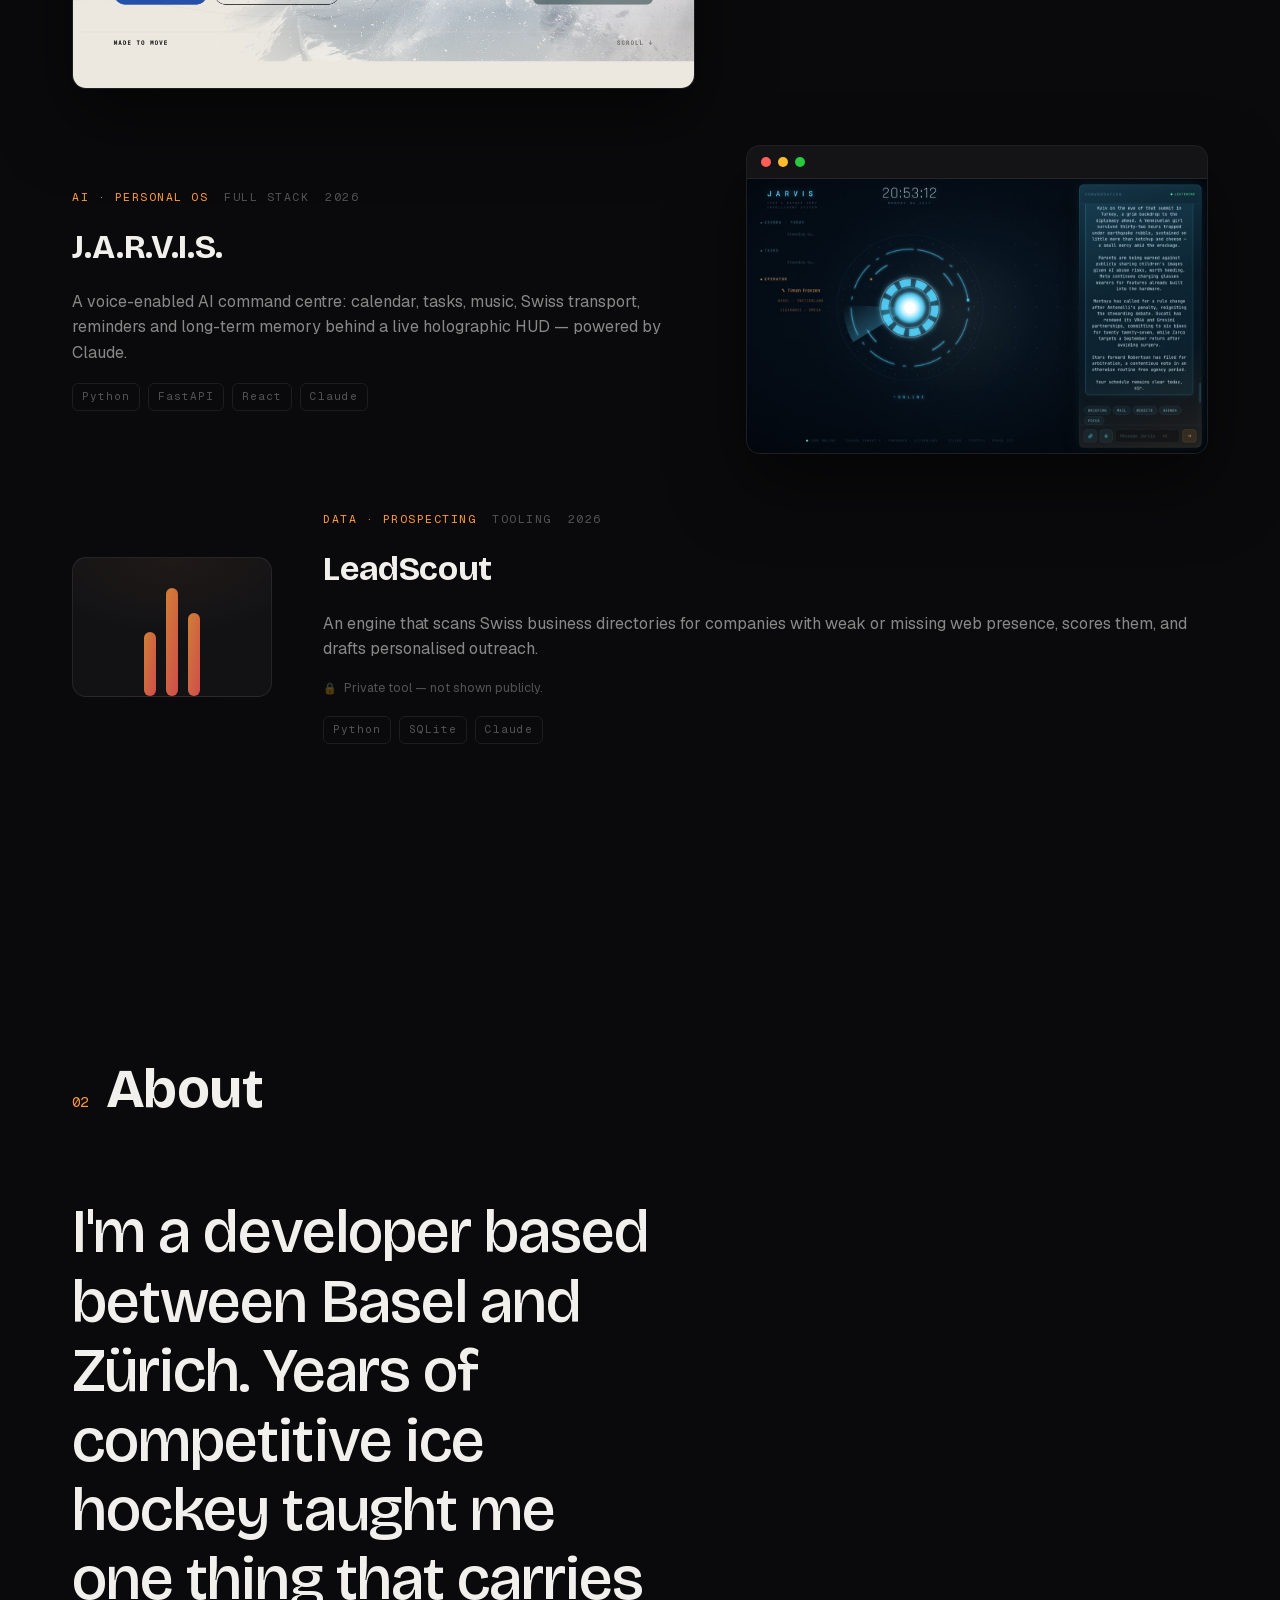
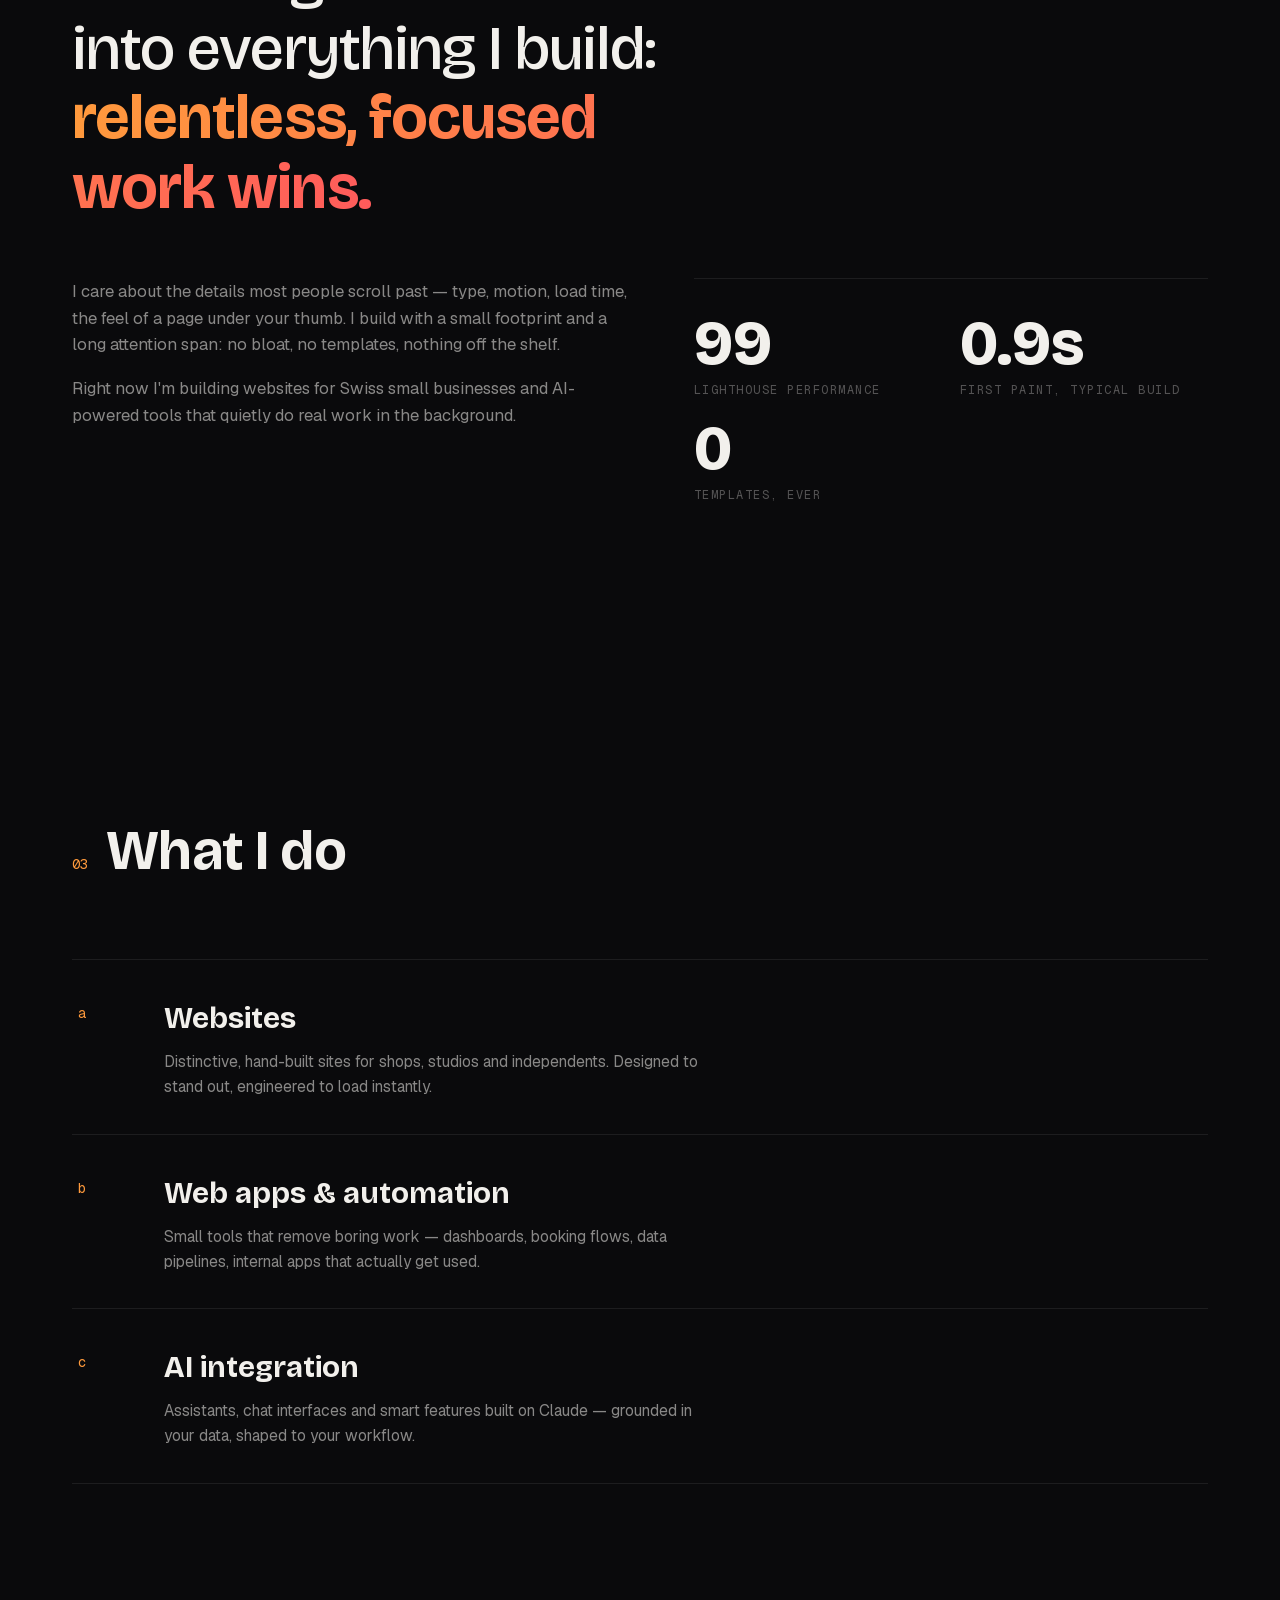
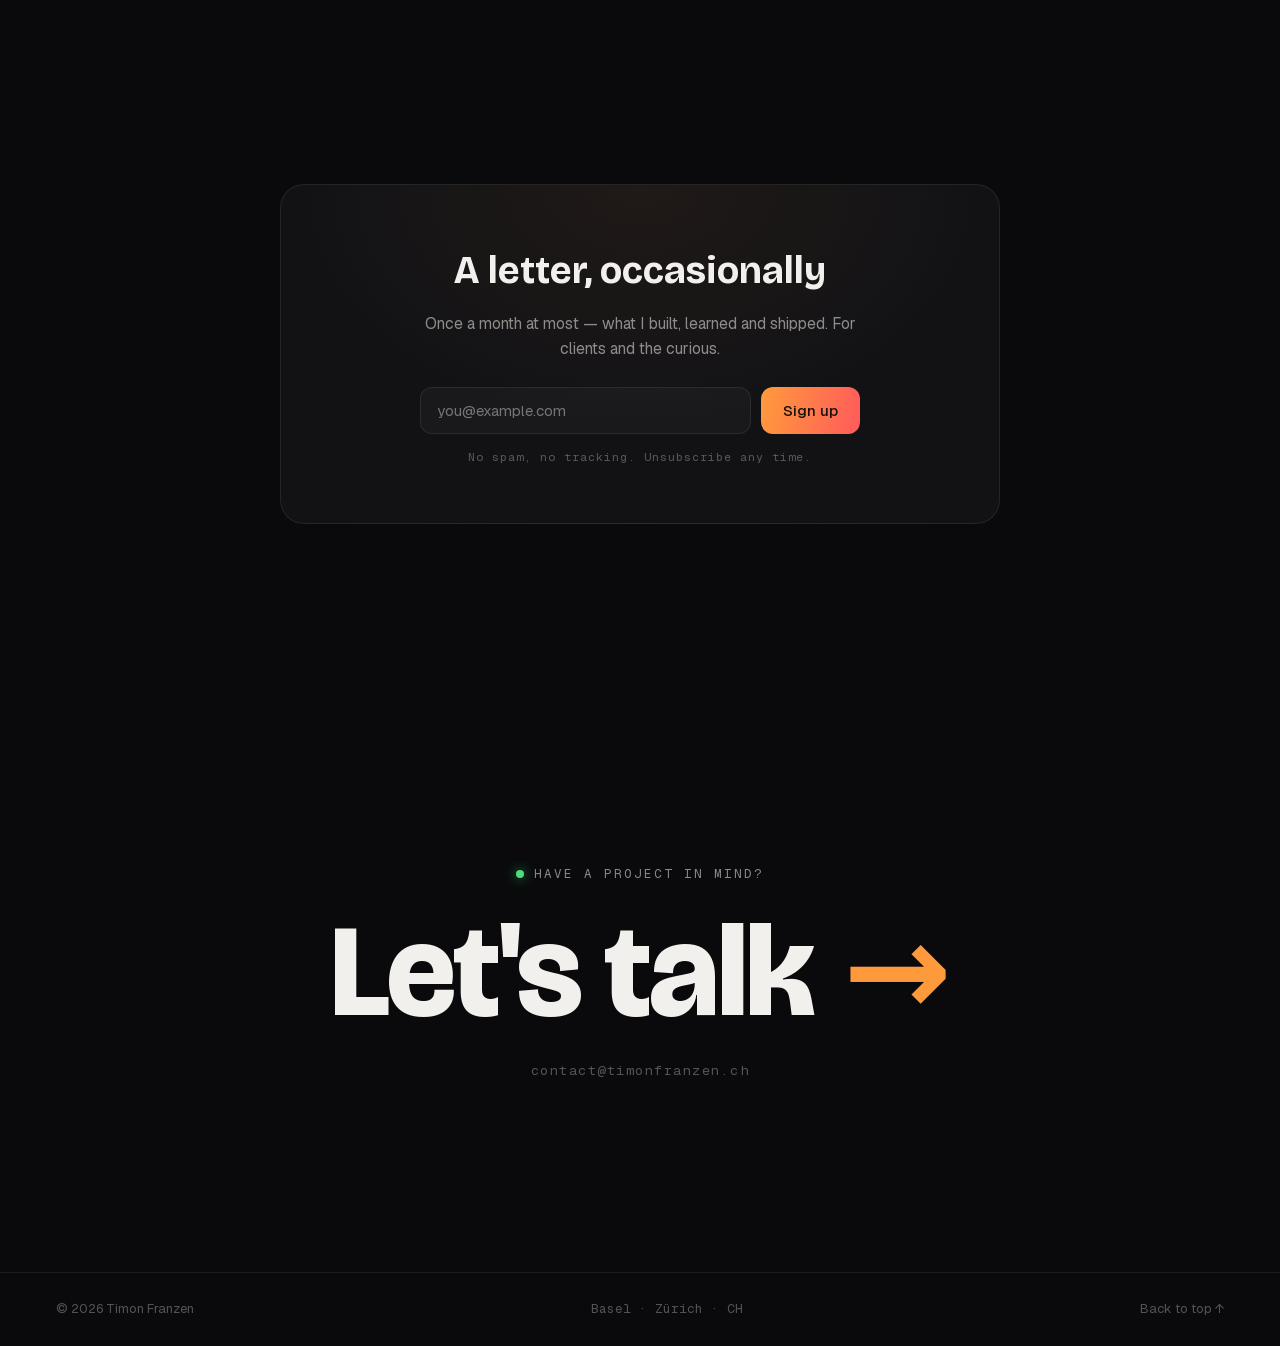
==== commit 49a1f4a2: "Site v2: visual case studies (real framed screenshots of TwentyFour + Jarvis HUD), hero meta-rail an" ====
--- a/index.html
+++ b/index.html
@@ -6,7 +6,7 @@
   <title>Timon Franzen — Developer, Basel & Zürich</title>
   <meta name="description" content="Timon Franzen builds fast, distinctive websites and intelligent tools for people and small businesses in Switzerland." />
   <link rel="stylesheet" href="assets/css/fonts.css" />
-  <link rel="stylesheet" href="assets/css/styles.css?v=5" />
+  <link rel="stylesheet" href="assets/css/styles.css?v=6" />
   <link rel="icon" type="image/svg+xml" href="favicon.svg" />
 </head>
 <body>
@@ -28,20 +28,28 @@
     <!-- ── Hero ─────────────────────────────────────────── -->
     <section class="hero">
       <canvas class="hero-canvas" id="heroCanvas" aria-hidden="true"></canvas>
-      <p class="kicker reveal"><span class="dot"></span><span data-i18n="kicker">Available for new projects</span></p>
-      <h1 class="hero-title">
-        <span class="line"><span class="word">Timon</span></span>
-        <span class="line"><span class="word accent">Franzen</span></span>
-      </h1>
-      <p class="hero-sub reveal" data-i18n-html="hero_sub">I design and build <em>fast, distinctive websites</em> and
-        <em>intelligent tools</em> — from first sketch to live product.</p>
-      <div class="hero-meta reveal">
-        <span class="chip" data-i18n="chip_loc">Basel → Zürich, Switzerland</span>
-        <span class="chip mono" id="localTime">—:—</span>
-      </div>
-      <a class="hero-scroll reveal" href="#work" aria-label="Scroll to work">
-        <span class="scroll-line"></span><span data-i18n="hero_scroll">Selected work</span>
-      </a>
+      <div class="hero-main">
+        <p class="kicker reveal"><span class="dot"></span><span data-i18n="kicker">Open to select projects · 2026</span></p>
+        <h1 class="hero-title">
+          <span class="line"><span class="word">Timon</span></span>
+          <span class="line"><span class="word accent">Franzen</span></span>
+        </h1>
+        <p class="hero-sub reveal" data-i18n-html="hero_sub">I design and build <em>fast, distinctive websites</em> and
+          <em>intelligent tools</em> — from first sketch to live product.</p>
+        <div class="hero-meta reveal">
+          <span class="chip" data-i18n="chip_loc">Basel → Zürich, Switzerland</span>
+          <span class="chip mono" id="localTime">—:—</span>
+        </div>
+        <a class="hero-scroll reveal" href="#work" aria-label="Scroll to work">
+          <span class="scroll-line"></span><span data-i18n="hero_scroll">Selected work</span>
+        </a>
+      </div>
+      <aside class="hero-rail reveal" aria-hidden="true">
+        <div class="rail-row"><span class="rail-k mono">Based</span><span class="rail-v mono">47.56° N · 7.59° E</span></div>
+        <div class="rail-row"><span class="rail-k mono">Focus</span><span class="rail-v mono" data-i18n="rail_focus">Web · Apps · AI</span></div>
+        <div class="rail-row"><span class="rail-k mono">Stack</span><span class="rail-v mono">Hand-built</span></div>
+        <div class="rail-row"><span class="rail-k mono">Status</span><span class="rail-v mono rail-live" data-i18n="rail_status">Select projects</span></div>
+      </aside>
     </section>
 
     <!-- ── Marquee ──────────────────────────────────────── -->
@@ -59,46 +67,45 @@
         <h2 data-i18n="h_work">Selected work</h2>
       </div>
 
-      <div class="cards">
-        <article class="card reveal" data-tilt>
-          <div class="card-top">
-            <span class="card-tag mono" data-i18n="c1_tag">Retail · Basel</span>
-            <span class="card-year mono">2026</span>
-          </div>
-          <h3>TwentyFour Sport</h3>
-          <p data-i18n="c1_desc">A sharp, fast web presence for a Basel outdoor &amp; ski shop — official GTS dealer.
-             Hand-built, no frameworks, loads in a blink.</p>
-          <ul class="card-stack mono">
-            <li>HTML</li><li>CSS</li><li>JS</li>
-          </ul>
+      <div class="studies">
+        <article class="study reveal">
+          <div class="study-shot">
+            <span class="frame-bar" aria-hidden="true"><i></i><i></i><i></i></span>
+            <img src="assets/img/work-twentyfour.jpg" alt="TwentyFour Sport website — hero with a skier" loading="lazy" decoding="async" />
+          </div>
+          <div class="study-text">
+            <div class="study-meta mono"><span class="study-tag" data-i18n="c1_tag">Retail · Basel</span><span data-i18n="c1_role">Design &amp; build</span><span>2026</span></div>
+            <h3>TwentyFour Sport</h3>
+            <p data-i18n="c1_desc">A sharp, fast web presence for a Basel outdoor and ski shop — official GTS
+               dealer. Season-aware, bilingual, hand-built with no frameworks, first paint in under a second.</p>
+            <ul class="card-stack mono"><li>HTML</li><li>CSS</li><li>JS</li><li>DE / EN</li></ul>
+          </div>
         </article>
 
-        <article class="card reveal" data-tilt>
-          <div class="card-top">
-            <span class="card-tag mono" data-i18n="c2_tag">AI · Personal OS</span>
-            <span class="card-year mono">2026</span>
-          </div>
-          <h3>J.A.R.V.I.S.</h3>
-          <p data-i18n="c2_desc">A voice-enabled AI command centre that runs my day: calendar, tasks, music, Swiss
-             transport, reminders and long-term memory — powered by Claude.</p>
-          <ul class="card-stack mono">
-            <li>Python</li><li>FastAPI</li><li>React</li><li>Claude API</li>
-          </ul>
+        <article class="study study--rev reveal">
+          <div class="study-shot study-shot--dark">
+            <span class="frame-bar" aria-hidden="true"><i></i><i></i><i></i></span>
+            <img src="assets/img/work-jarvis.jpg" alt="J.A.R.V.I.S. command HUD with an arc-reactor core" loading="lazy" decoding="async" />
+          </div>
+          <div class="study-text">
+            <div class="study-meta mono"><span class="study-tag" data-i18n="c2_tag">AI · Personal OS</span><span data-i18n="c2_role">Full stack</span><span>2026</span></div>
+            <h3>J.A.R.V.I.S.</h3>
+            <p data-i18n="c2_desc">A voice-enabled AI command centre: calendar, tasks, music, Swiss transport,
+               reminders and long-term memory behind a live holographic HUD — powered by Claude.</p>
+            <ul class="card-stack mono"><li>Python</li><li>FastAPI</li><li>React</li><li>Claude</li></ul>
+          </div>
         </article>
 
-        <article class="card reveal" data-tilt>
-          <div class="card-top">
-            <span class="card-tag mono" data-i18n="c3_tag">Data · Prospecting</span>
-            <span class="card-year mono">2026</span>
-          </div>
-          <h3>LeadScout</h3>
-          <p data-i18n="c3_desc">An engine that scans Swiss business directories for companies with weak or missing
-             web presence, scores them, and drafts personalised outreach.</p>
-          <p class="card-note"><span class="lock">🔒</span> <span data-i18n="c3_note">Described only — for copyright reasons,
-             the tool itself isn't shown publicly.</span></p>
-          <ul class="card-stack mono">
-            <li>Python</li><li>SQLite</li><li>Claude API</li>
-          </ul>
+        <article class="study study--wide reveal">
+          <div class="study-glyph" aria-hidden="true"><span></span><span></span><span></span></div>
+          <div class="study-text">
+            <div class="study-meta mono"><span class="study-tag" data-i18n="c3_tag">Data · Prospecting</span><span data-i18n="c3_role">Tooling</span><span>2026</span></div>
+            <h3>LeadScout</h3>
+            <p data-i18n="c3_desc">An engine that scans Swiss business directories for companies with weak or
+               missing web presence, scores them, and drafts personalised outreach.</p>
+            <p class="card-note"><span class="lock">🔒</span> <span data-i18n="c3_note">Private tool — not shown publicly.</span></p>
+            <ul class="card-stack mono"><li>Python</li><li>SQLite</li><li>Claude</li></ul>
+          </div>
         </article>
       </div>
     </section>
@@ -113,17 +120,19 @@
         <p class="about-lede reveal" data-i18n-html="about_lede">I'm a developer based between Basel and Zürich. Years of
           competitive ice hockey taught me one thing that carries into everything I build:
           <strong>relentless, focused work wins.</strong></p>
-        <div class="about-body reveal">
-          <p data-i18n="about_p1">I care about the details most people scroll past — type, motion, load time, the
-             feel of a page under your thumb. I build with a small footprint and a long
-             attention span: no bloat, no templates, nothing off the shelf.</p>
-          <p data-i18n="about_p2">Right now I'm building websites for Swiss small businesses and AI-powered tools
-             that quietly do real work in the background.</p>
-        </div>
-        <div class="stats reveal">
-          <div class="stat"><span class="stat-num" data-count="3">0</span><span class="stat-label" data-i18n="st1">Products shipped this year</span></div>
-          <div class="stat"><span class="stat-num" data-count="100">0</span><span class="stat-label" data-i18n="st2">Lighthouse performance target</span></div>
-          <div class="stat"><span class="stat-num" data-count="2">0</span><span class="stat-label" data-i18n="st3">Cities, one commitment</span></div>
+        <div class="about-lower">
+          <div class="about-body reveal">
+            <p data-i18n="about_p1">I care about the details most people scroll past — type, motion, load time, the
+               feel of a page under your thumb. I build with a small footprint and a long
+               attention span: no bloat, no templates, nothing off the shelf.</p>
+            <p data-i18n="about_p2">Right now I'm building websites for Swiss small businesses and AI-powered tools
+               that quietly do real work in the background.</p>
+          </div>
+          <div class="stats reveal">
+            <div class="stat"><span class="stat-num" data-count="100">0</span><span class="stat-label" data-i18n="st1">Lighthouse performance</span></div>
+            <div class="stat"><span class="stat-num" data-suffix="s" data-decimals="1" data-count="0.9">0</span><span class="stat-label" data-i18n="st2">First paint, typical build</span></div>
+            <div class="stat"><span class="stat-num" data-count="0">0</span><span class="stat-label" data-i18n="st3">Templates, ever</span></div>
+          </div>
         </div>
       </div>
     </section>
@@ -190,6 +199,6 @@
     <a href="#top" data-i18n="footer_top">Back to top ↑</a>
   </footer>
 
-  <script src="assets/js/main.js?v=4"></script>
+  <script src="assets/js/main.js?v=6"></script>
 </body>
 </html>
--- a/assets/css/styles.css
+++ b/assets/css/styles.css
@@ -94,11 +94,20 @@
 /* ── hero ── */
 .hero {
   min-height: 100svh;
-  display: flex; flex-direction: column; justify-content: center;
+  display: grid; grid-template-columns: 1fr auto; align-items: center; gap: 40px;
   padding: 120px clamp(20px, 6vw, 72px) 60px;
   position: relative; overflow: hidden;
 }
 .hero > *:not(.hero-canvas) { position: relative; z-index: 1; }
+.hero-rail {
+  display: flex; flex-direction: column; gap: 18px;
+  border-left: 1px solid var(--line); padding-left: 26px; align-self: center;
+}
+.rail-row { display: flex; flex-direction: column; gap: 4px; }
+.rail-k { font-size: 10.5px; letter-spacing: 2px; text-transform: uppercase; color: var(--faint); }
+.rail-v { font-size: 13px; color: var(--muted); }
+.rail-live { color: #7fe0a0; }
+@media (max-width: 820px) { .hero { grid-template-columns: 1fr; } .hero-rail { display: none; } }
 .hero-canvas {
   position: absolute; inset: 0; width: 100%; height: 100%;
   z-index: 0; pointer-events: none;
@@ -194,33 +203,54 @@
   font-size: clamp(32px, 5.5vw, 56px); letter-spacing: -0.01em;
 }
 
-/* ── work cards ── */
-.cards {
-  display: grid; gap: 22px;
-  grid-template-columns: repeat(auto-fit, minmax(290px, 1fr));
-}
-.card {
-  background: var(--surface);
-  border: 1px solid var(--line); border-radius: 20px;
-  padding: 28px 26px 24px;
-  display: flex; flex-direction: column; gap: 14px;
-  transition: transform 0.4s var(--ease), border-color 0.4s var(--ease), box-shadow 0.4s var(--ease);
-  transform-style: preserve-3d; will-change: transform;
-}
-.card:hover {
-  border-color: rgba(255, 154, 60, 0.35);
-  box-shadow: 0 24px 60px rgba(0, 0, 0, 0.45), 0 0 0 1px rgba(255, 154, 60, 0.12);
-}
-.card-top { display: flex; justify-content: space-between; font-size: 11.5px; letter-spacing: 1.5px; text-transform: uppercase; }
-.card-tag { color: var(--accent); }
-.card-year { color: var(--faint); }
-.card h3 {
-  font-family: var(--disp); font-weight: 700; font-size: 27px; letter-spacing: -0.01em;
-}
-.card p { color: var(--muted); font-size: 15px; flex: 1; }
+/* ── work — visual case studies ── */
+.studies { display: flex; flex-direction: column; gap: clamp(28px, 5vw, 56px); }
+.study {
+  display: grid; grid-template-columns: 1.35fr 1fr; gap: clamp(24px, 4vw, 52px);
+  align-items: center;
+}
+.study--rev .study-shot { order: 2; }
+.study-shot {
+  display: block; position: relative; border-radius: 14px; overflow: hidden;
+  border: 1px solid var(--line); background: #0c0c0f;
+  box-shadow: 0 30px 70px rgba(0, 0, 0, 0.5);
+  transition: transform 0.5s var(--ease), box-shadow 0.5s var(--ease), border-color 0.5s var(--ease);
+}
+.study-shot:hover {
+  transform: translateY(-6px);
+  border-color: rgba(255, 154, 60, 0.4);
+  box-shadow: 0 40px 90px rgba(0, 0, 0, 0.6), 0 0 0 1px rgba(255, 154, 60, 0.15);
+}
+.frame-bar {
+  display: flex; gap: 7px; align-items: center;
+  padding: 11px 14px; background: rgba(255, 255, 255, 0.03);
+  border-bottom: 1px solid var(--line);
+}
+.frame-bar i { width: 10px; height: 10px; border-radius: 50%; background: rgba(255, 255, 255, 0.16); }
+.frame-bar i:first-child { background: #ff5f57; }
+.frame-bar i:nth-child(2) { background: #febc2e; }
+.frame-bar i:nth-child(3) { background: #28c840; }
+.study-shot img { display: block; width: 100%; height: auto; }
+.study-text { display: flex; flex-direction: column; gap: 14px; }
+.study-meta {
+  display: flex; flex-wrap: wrap; gap: 8px 16px; align-items: center;
+  font-size: 11.5px; letter-spacing: 1.5px; text-transform: uppercase; color: var(--faint);
+}
+.study-tag { color: var(--accent); }
+.study-text h3 { font-family: var(--disp); font-weight: 700; font-size: clamp(26px, 3vw, 34px); letter-spacing: -0.01em; }
+.study-text p { color: var(--muted); font-size: 16px; }
+.study--wide { grid-template-columns: 200px 1fr; }
+.study-glyph {
+  display: flex; gap: 10px; align-items: flex-end; justify-content: center;
+  height: 140px; border: 1px solid var(--line); border-radius: 14px;
+  background: radial-gradient(120% 90% at 50% 0%, rgba(255, 154, 60, 0.06), transparent 60%), var(--surface);
+}
+.study-glyph span { width: 12px; border-radius: 6px; background: var(--grad); opacity: 0.8; }
+.study-glyph span:nth-child(1) { height: 46%; }
+.study-glyph span:nth-child(2) { height: 78%; }
+.study-glyph span:nth-child(3) { height: 60%; }
 .card-note {
-  font-size: 12.5px !important; color: var(--faint) !important;
-  border-top: 1px dashed var(--line); padding-top: 12px; flex: 0 !important;
+  font-size: 12.5px !important; color: var(--faint) !important; margin-top: 2px;
 }
 .card-note .lock { font-size: 11px; margin-right: 4px; }
 .card-stack { display: flex; flex-wrap: wrap; gap: 8px; list-style: none; margin-top: 4px; }
@@ -230,11 +260,13 @@
 }
 
 /* ── about ── */
-.about-grid { display: grid; gap: clamp(28px, 5vw, 56px); max-width: 980px; }
+.about-grid { display: grid; gap: clamp(28px, 5vw, 56px); }
 .about-lede {
-  font-family: var(--disp); font-weight: 500;
-  font-size: clamp(24px, 3.6vw, 38px); line-height: 1.28; letter-spacing: -0.01em;
-}
+  font-family: var(--disp); font-weight: 500; max-width: 15ch;
+  font-size: clamp(30px, 5.2vw, 62px); line-height: 1.12; letter-spacing: -0.015em;
+}
+.about-lower { display: grid; grid-template-columns: 1.1fr 1fr; gap: clamp(28px, 5vw, 56px); align-items: start; }
+@media (max-width: 820px) { .about-lower { grid-template-columns: 1fr; } }
 .about-lede strong {
   font-weight: 700;
   background: var(--grad);
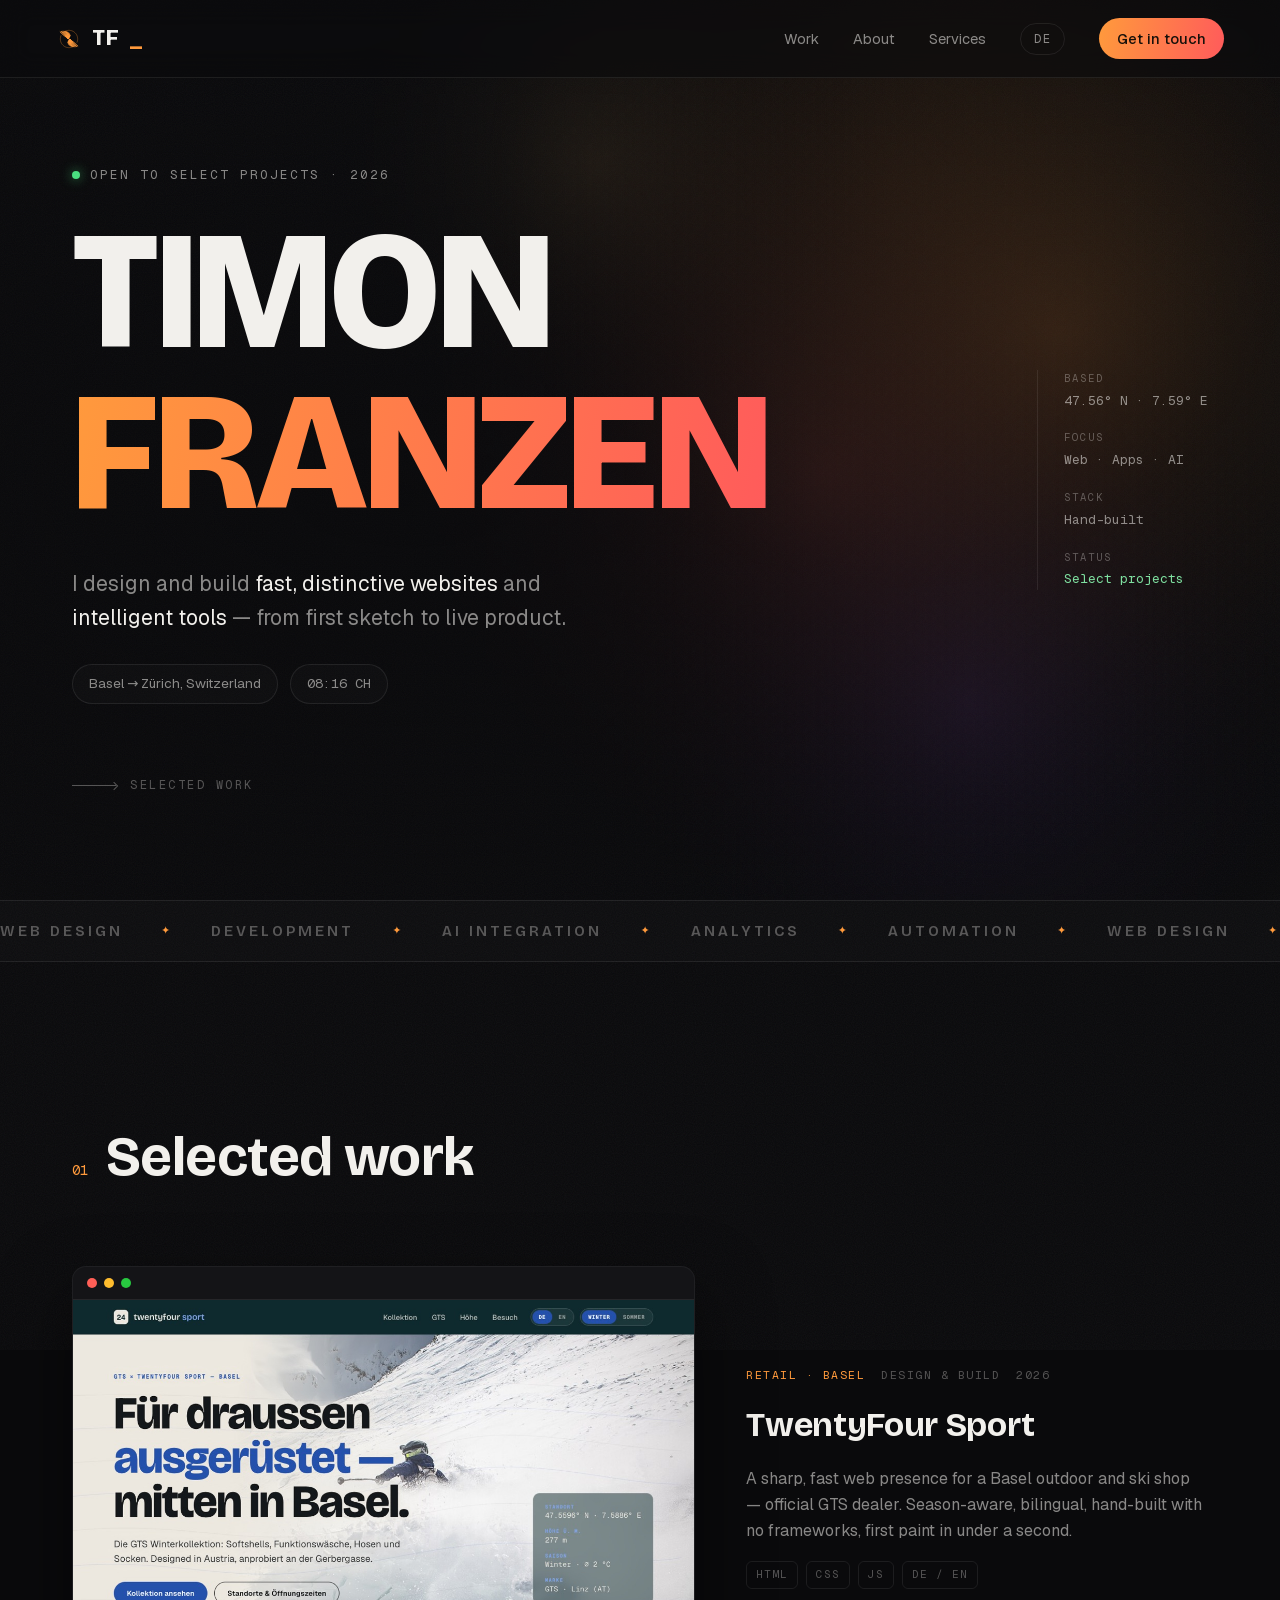
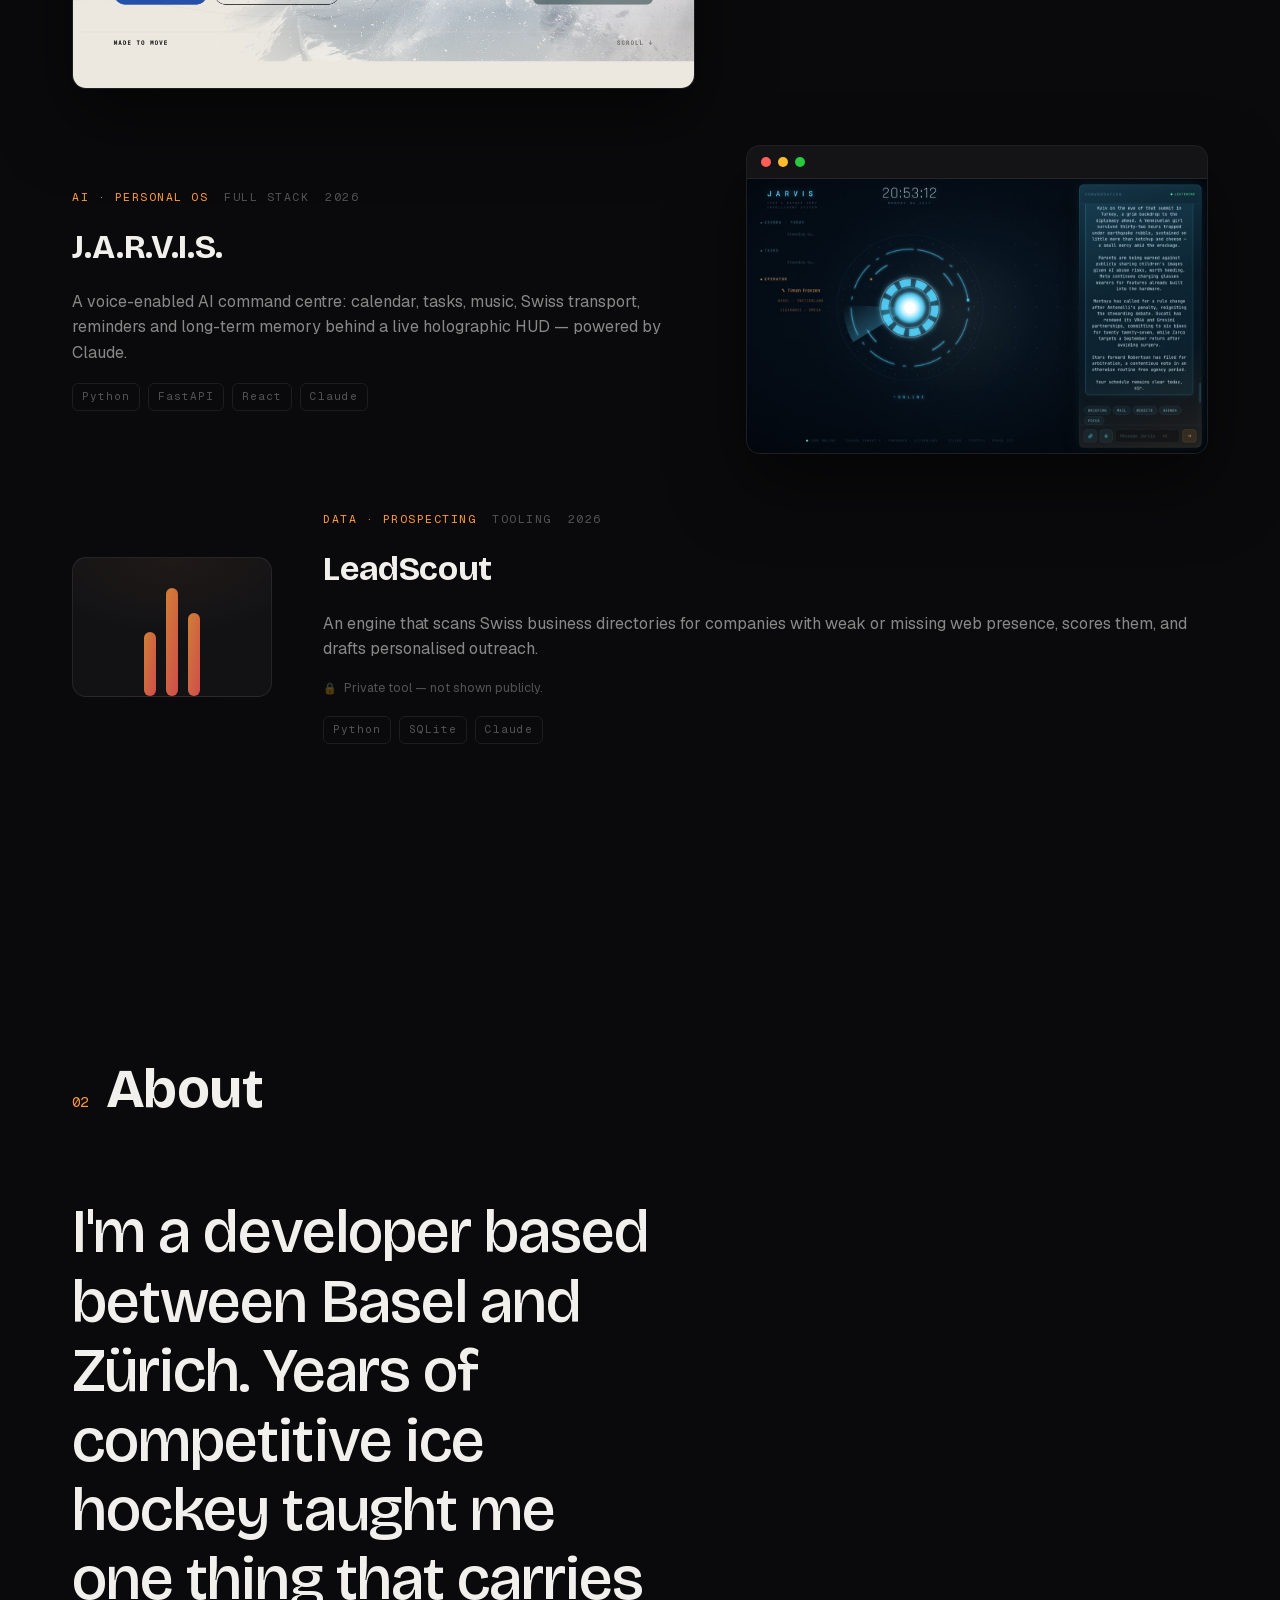
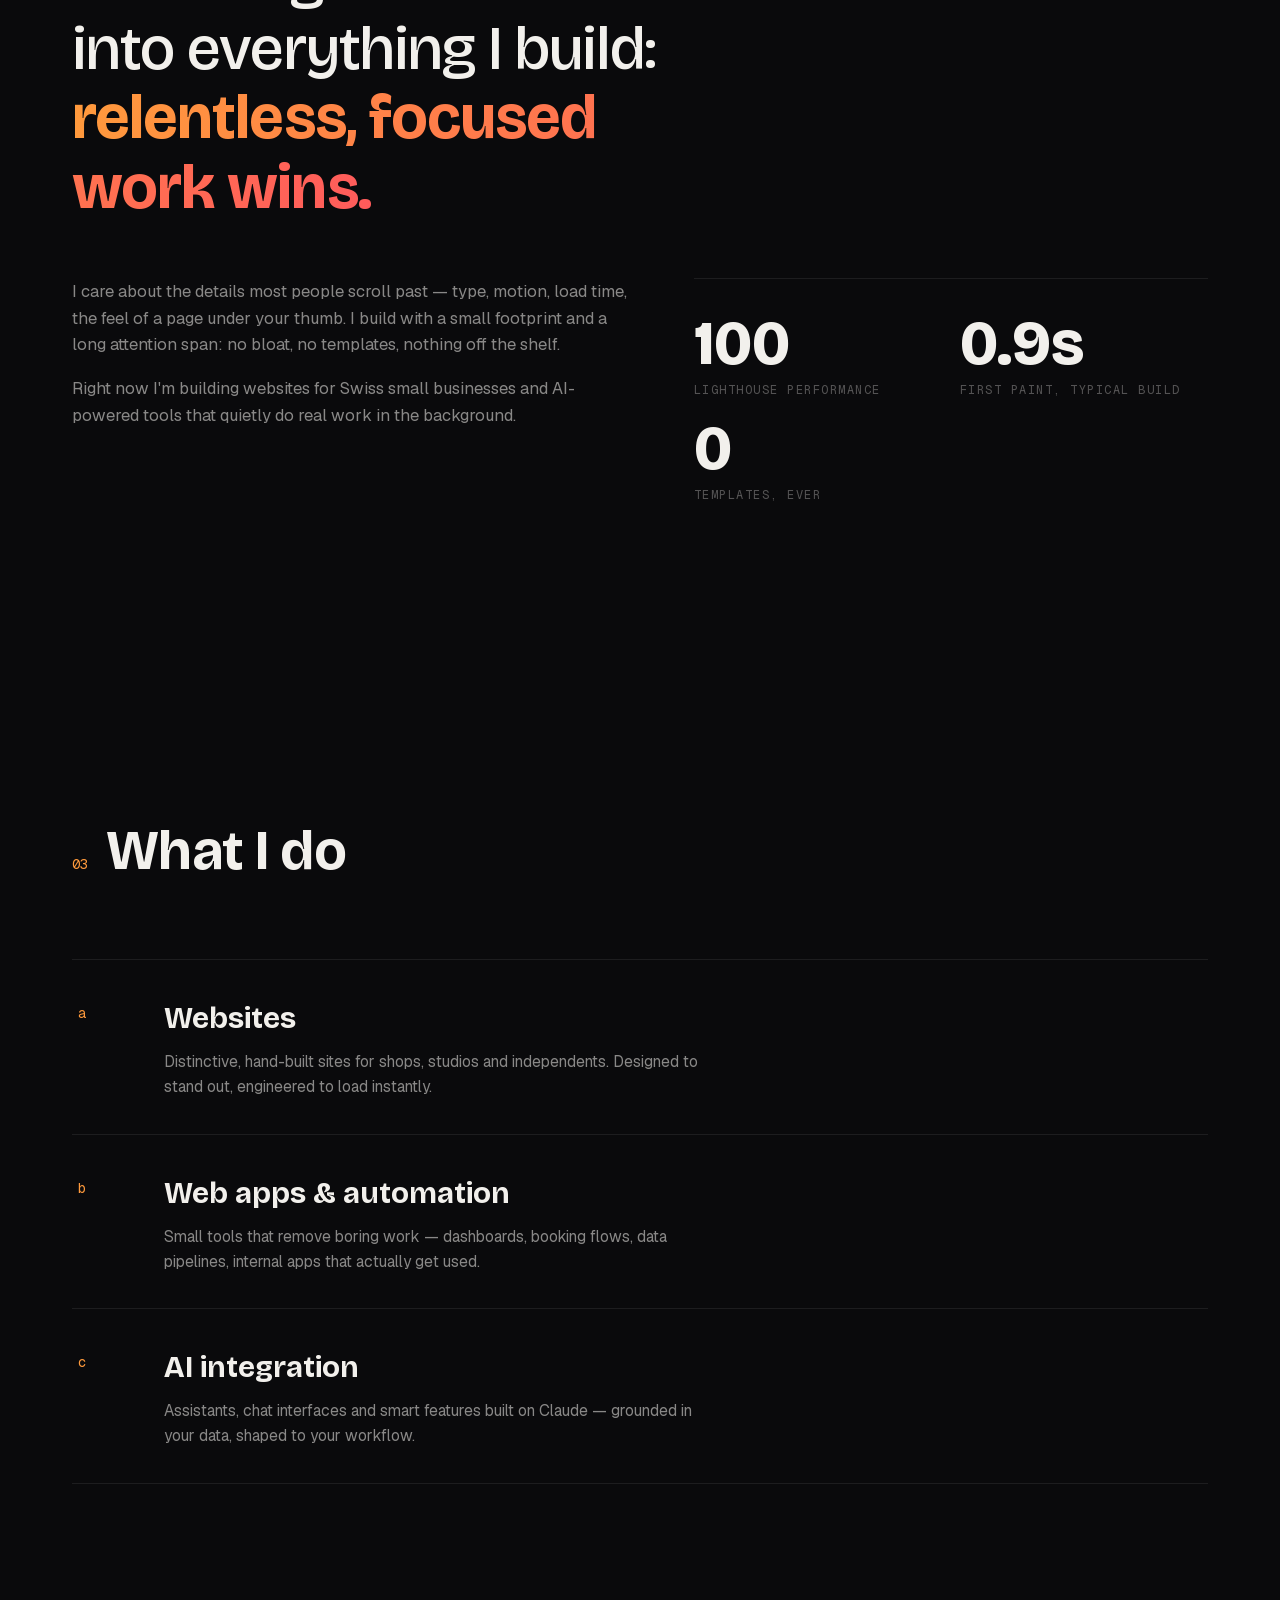
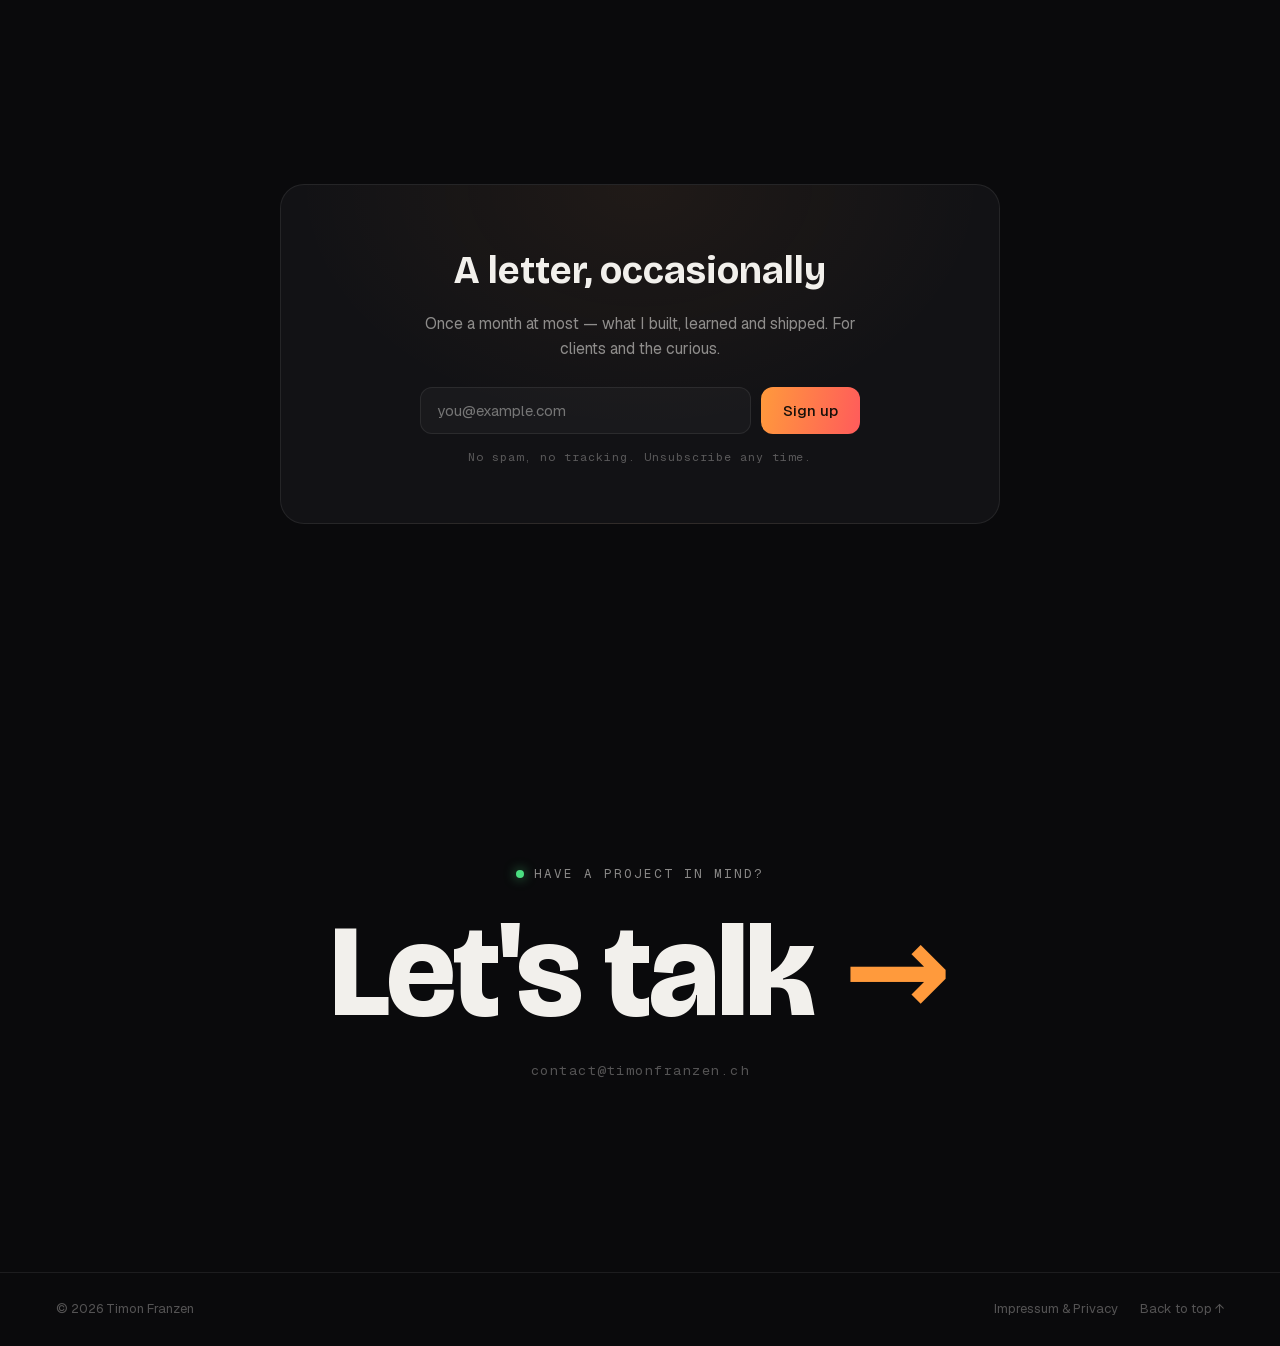
==== commit fa4a3fb5: "Add bilingual Impressum + privacy page (revDSG-aware), footer link, address placeholders for Timon t" ====
--- a/index.html
+++ b/index.html
@@ -6,7 +6,7 @@
   <title>Timon Franzen — Developer, Basel & Zürich</title>
   <meta name="description" content="Timon Franzen builds fast, distinctive websites and intelligent tools for people and small businesses in Switzerland." />
   <link rel="stylesheet" href="assets/css/fonts.css" />
-  <link rel="stylesheet" href="assets/css/styles.css?v=6" />
+  <link rel="stylesheet" href="assets/css/styles.css?v=7" />
   <link rel="icon" type="image/svg+xml" href="favicon.svg" />
 </head>
 <body>
@@ -195,10 +195,12 @@
 
   <footer class="footer">
     <span>© <span id="year">2026</span> Timon Franzen</span>
-    <span class="mono">Basel · Zürich · CH</span>
-    <a href="#top" data-i18n="footer_top">Back to top ↑</a>
+    <span class="footer-links">
+      <a href="legal.html" data-i18n="footer_legal">Impressum &amp; Privacy</a>
+      <a href="#top" data-i18n="footer_top">Back to top ↑</a>
+    </span>
   </footer>
 
-  <script src="assets/js/main.js?v=6"></script>
+  <script src="assets/js/main.js?v=7"></script>
 </body>
 </html>
--- a/assets/css/styles.css
+++ b/assets/css/styles.css
@@ -361,6 +361,38 @@
 }
 .footer a { color: var(--faint); text-decoration: none; transition: color 0.25s; }
 .footer a:hover { color: var(--text); }
+.footer-links { display: flex; gap: 22px; align-items: center; }
+
+/* ── legal page ── */
+.legal {
+  max-width: 760px; margin: 0 auto;
+  padding: clamp(110px, 14vw, 160px) clamp(20px, 6vw, 40px) 80px;
+}
+.legal-back {
+  display: inline-block; color: var(--muted); text-decoration: none;
+  font-size: 12.5px; letter-spacing: 1px; margin-bottom: 40px;
+  transition: color 0.25s var(--ease);
+}
+.legal-back:hover { color: var(--accent); }
+.legal h1 {
+  font-family: var(--disp); font-weight: 700;
+  font-size: clamp(34px, 6vw, 52px); letter-spacing: -0.01em; margin-bottom: 8px;
+}
+.legal-h1b {
+  font-family: var(--disp) !important; font-weight: 700 !important;
+  font-size: clamp(28px, 5vw, 42px) !important; letter-spacing: -0.01em;
+  margin: 64px 0 8px !important; color: var(--text) !important;
+}
+.legal-block { margin-top: 32px; }
+.legal-block h2 {
+  font-family: var(--disp); font-weight: 600; font-size: 19px;
+  color: var(--accent); margin-bottom: 10px;
+}
+.legal-block p { color: var(--muted); font-size: 15.5px; line-height: 1.7; margin-bottom: 10px; }
+.legal-block a { color: var(--text); }
+.legal-fill { color: var(--accent); }
+.legal-note { font-size: 13px !important; color: var(--faint) !important; }
+.legal-updated { margin-top: 48px; color: var(--faint); font-size: 12px; letter-spacing: 1px; }
 
 /* ── reveal on scroll ── */
 .reveal {
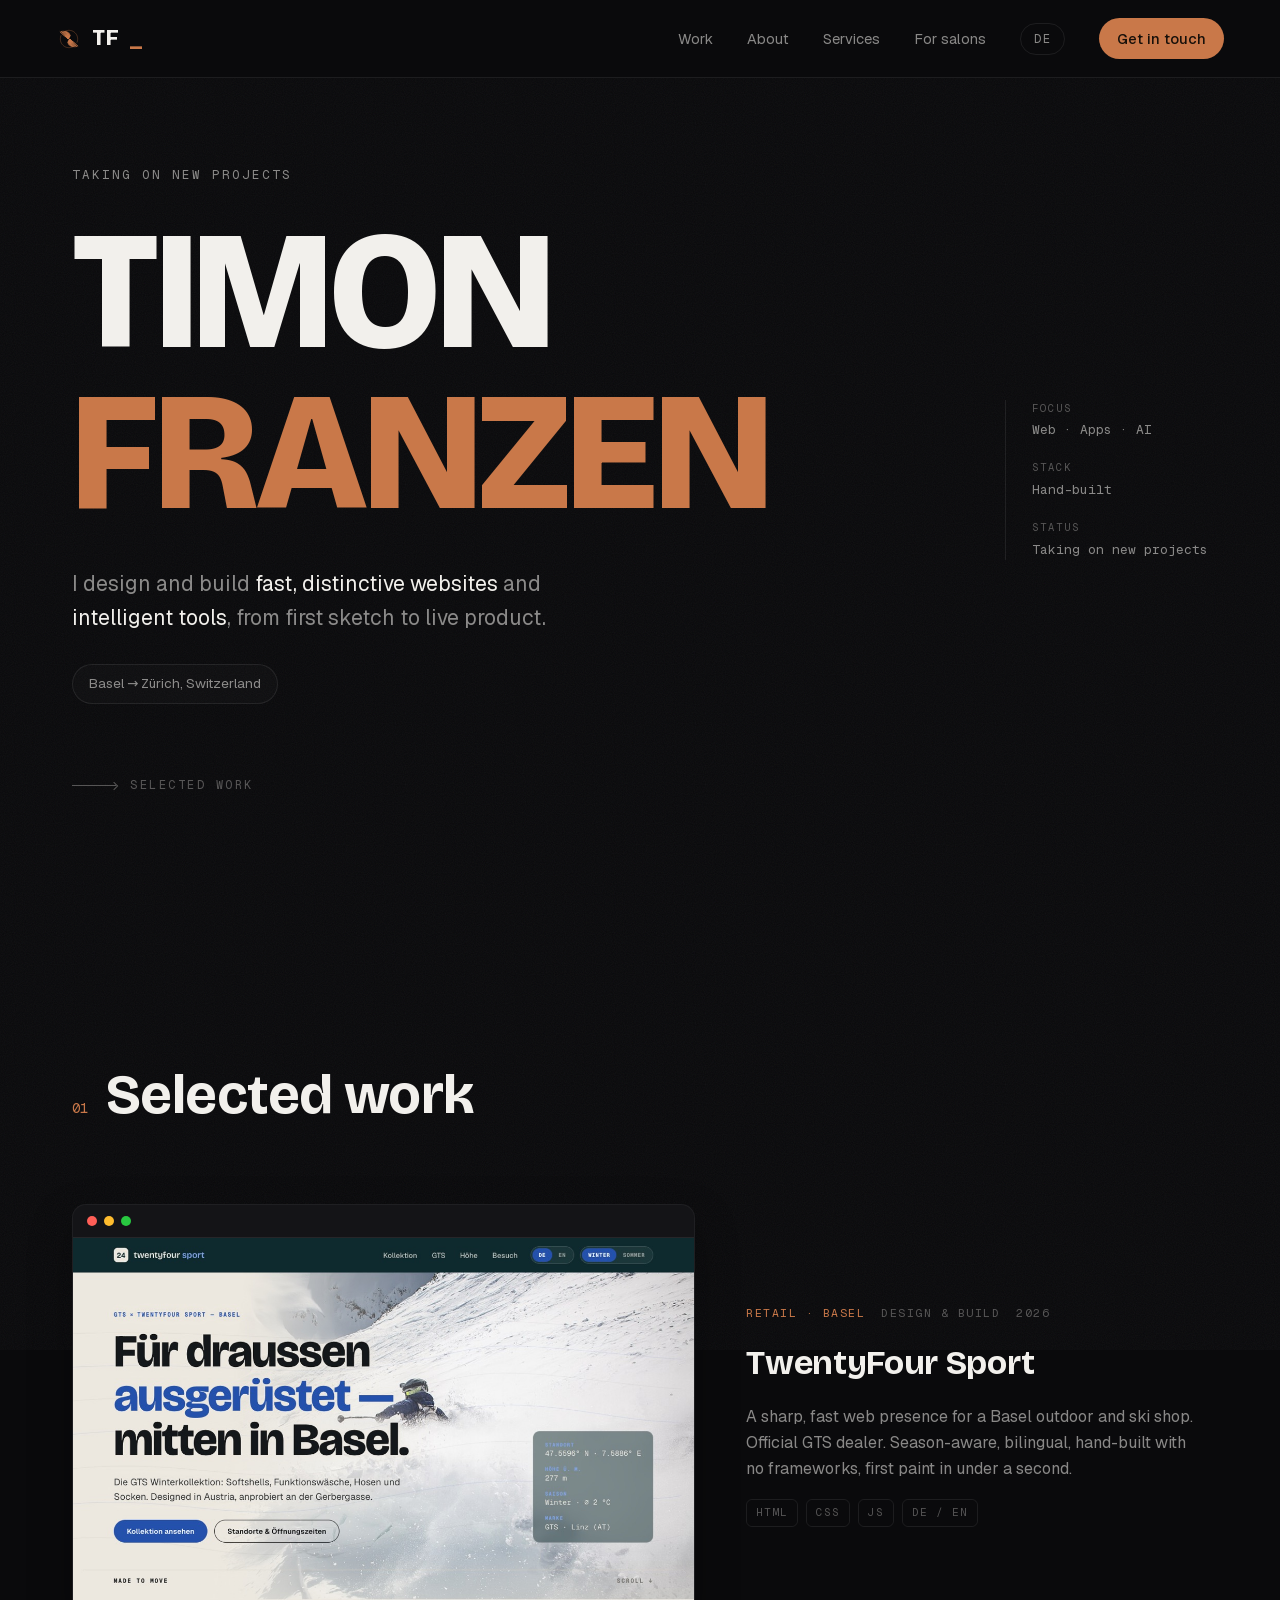
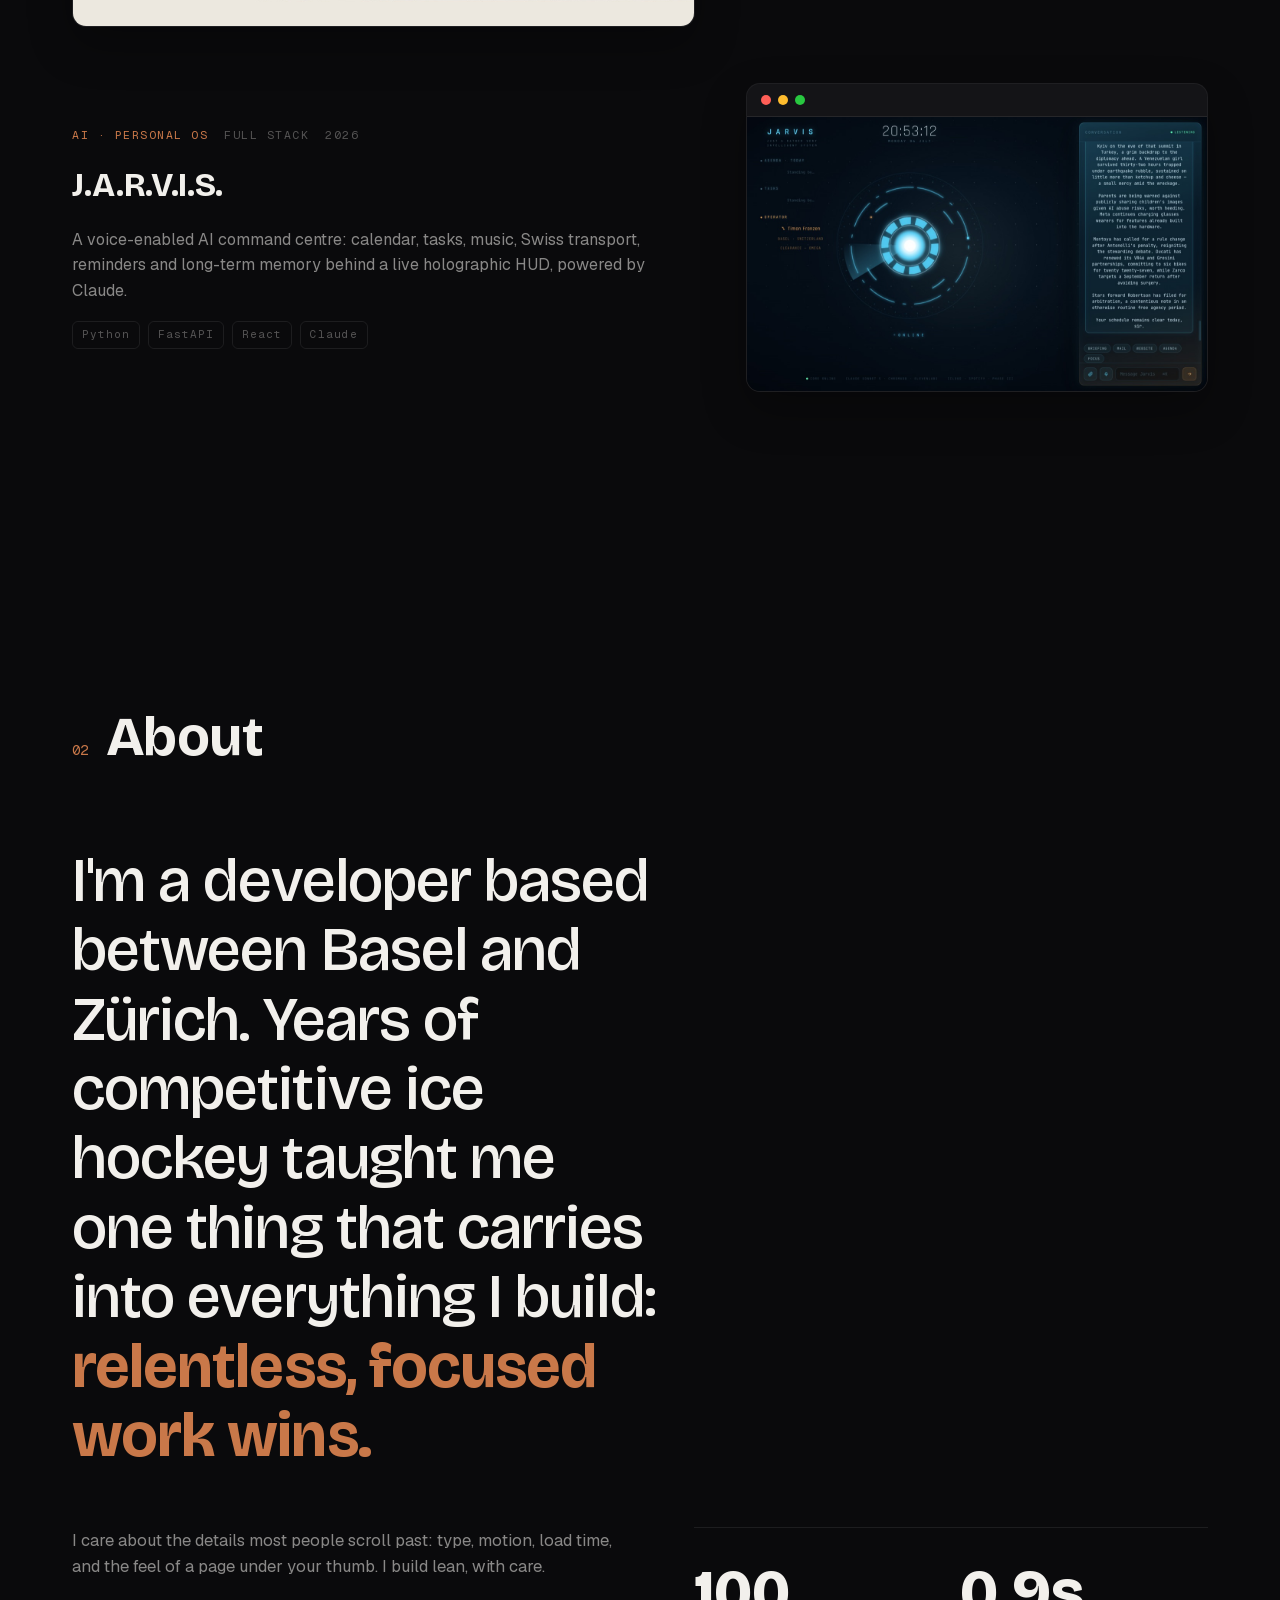
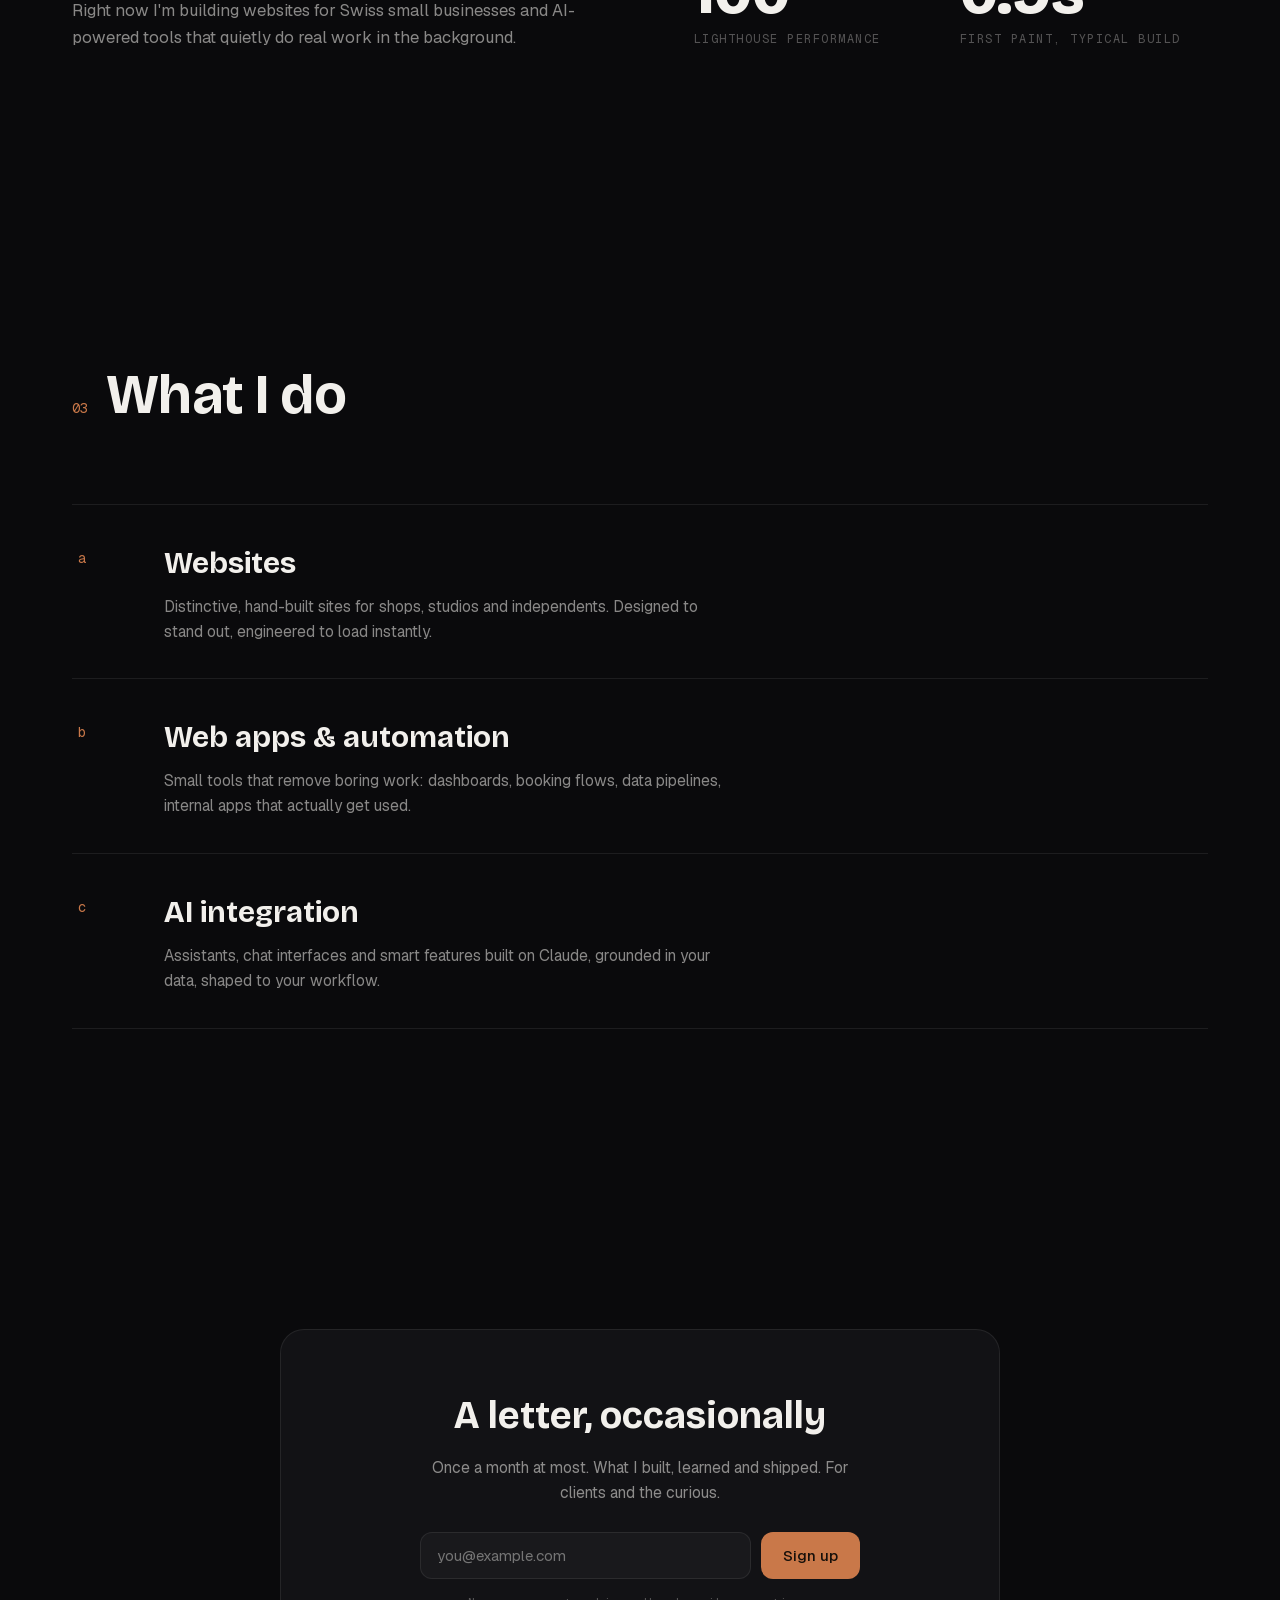
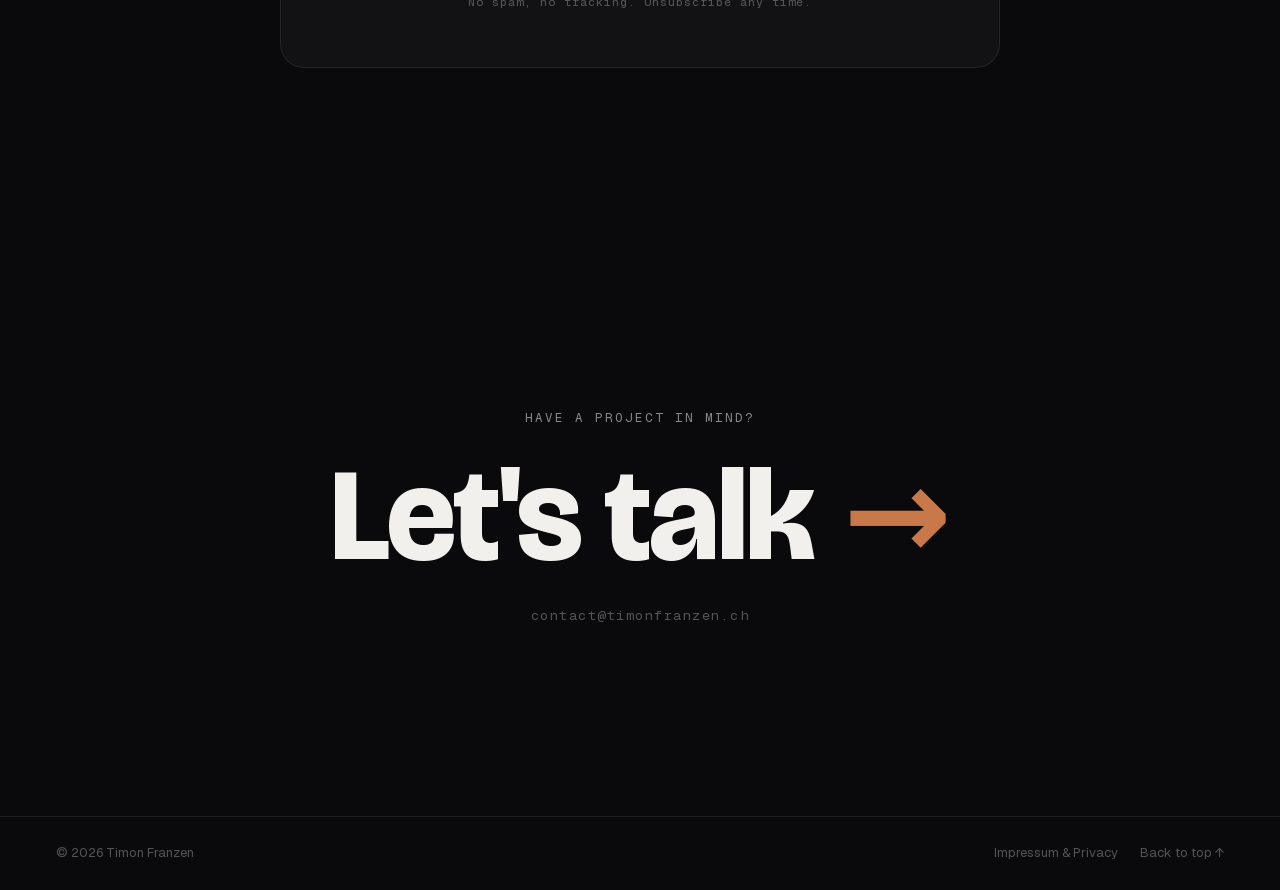
==== commit cd556e01: "Add bilingual salon sales page" ====
--- a/index.html
+++ b/index.html
@@ -3,14 +3,13 @@
 <head>
   <meta charset="UTF-8" />
   <meta name="viewport" content="width=device-width, initial-scale=1.0" />
-  <title>Timon Franzen — Developer, Basel & Zürich</title>
+  <title>Timon Franzen, Developer, Basel & Zürich</title>
   <meta name="description" content="Timon Franzen builds fast, distinctive websites and intelligent tools for people and small businesses in Switzerland." />
   <link rel="stylesheet" href="assets/css/fonts.css" />
-  <link rel="stylesheet" href="assets/css/styles.css?v=7" />
+  <link rel="stylesheet" href="assets/css/styles.css?v=10" />
   <link rel="icon" type="image/svg+xml" href="favicon.svg" />
 </head>
 <body>
-  <div class="glow" aria-hidden="true"></div>
   <div class="grain" aria-hidden="true"></div>
 
   <header class="nav">
@@ -19,6 +18,7 @@
       <a href="#work" data-i18n="nav_work">Work</a>
       <a href="#about" data-i18n="nav_about">About</a>
       <a href="#services" data-i18n="nav_services">Services</a>
+      <a href="/salons/" data-i18n="nav_salons">For salons</a>
       <button class="lang-btn mono" id="langBtn" aria-label="Sprache wechseln / switch language">DE</button>
       <a class="nav-cta" href="mailto:contact@timonfranzen.ch" data-i18n="nav_cta">Get in touch</a>
     </nav>
@@ -27,38 +27,27 @@
   <main id="top">
     <!-- ── Hero ─────────────────────────────────────────── -->
     <section class="hero">
-      <canvas class="hero-canvas" id="heroCanvas" aria-hidden="true"></canvas>
       <div class="hero-main">
-        <p class="kicker reveal"><span class="dot"></span><span data-i18n="kicker">Open to select projects · 2026</span></p>
+        <p class="kicker reveal"><span data-i18n="kicker">Taking on new projects</span></p>
         <h1 class="hero-title">
           <span class="line"><span class="word">Timon</span></span>
           <span class="line"><span class="word accent">Franzen</span></span>
         </h1>
         <p class="hero-sub reveal" data-i18n-html="hero_sub">I design and build <em>fast, distinctive websites</em> and
-          <em>intelligent tools</em> — from first sketch to live product.</p>
+          <em>intelligent tools</em>, from first sketch to live product.</p>
         <div class="hero-meta reveal">
           <span class="chip" data-i18n="chip_loc">Basel → Zürich, Switzerland</span>
-          <span class="chip mono" id="localTime">—:—</span>
         </div>
         <a class="hero-scroll reveal" href="#work" aria-label="Scroll to work">
           <span class="scroll-line"></span><span data-i18n="hero_scroll">Selected work</span>
         </a>
       </div>
       <aside class="hero-rail reveal" aria-hidden="true">
-        <div class="rail-row"><span class="rail-k mono">Based</span><span class="rail-v mono">47.56° N · 7.59° E</span></div>
         <div class="rail-row"><span class="rail-k mono">Focus</span><span class="rail-v mono" data-i18n="rail_focus">Web · Apps · AI</span></div>
         <div class="rail-row"><span class="rail-k mono">Stack</span><span class="rail-v mono">Hand-built</span></div>
-        <div class="rail-row"><span class="rail-k mono">Status</span><span class="rail-v mono rail-live" data-i18n="rail_status">Select projects</span></div>
+        <div class="rail-row"><span class="rail-k mono">Status</span><span class="rail-v mono" data-i18n="rail_status">Taking on new projects</span></div>
       </aside>
     </section>
-
-    <!-- ── Marquee ──────────────────────────────────────── -->
-    <div class="marquee" aria-hidden="true">
-      <div class="marquee-track">
-        <span data-i18n="mq1">Web design</span><i>✦</i><span data-i18n="mq2">Development</span><i>✦</i><span data-i18n="mq3">AI integration</span><i>✦</i><span data-i18n="mq4">Analytics</span><i>✦</i><span data-i18n="mq5">Automation</span><i>✦</i>
-        <span data-i18n="mq1">Web design</span><i>✦</i><span data-i18n="mq2">Development</span><i>✦</i><span data-i18n="mq3">AI integration</span><i>✦</i><span data-i18n="mq4">Analytics</span><i>✦</i><span data-i18n="mq5">Automation</span><i>✦</i>
-      </div>
-    </div>
 
     <!-- ── Work ─────────────────────────────────────────── -->
     <section class="section" id="work">
@@ -71,12 +60,12 @@
         <article class="study reveal">
           <div class="study-shot">
             <span class="frame-bar" aria-hidden="true"><i></i><i></i><i></i></span>
-            <img src="assets/img/work-twentyfour.jpg" alt="TwentyFour Sport website — hero with a skier" loading="lazy" decoding="async" />
+            <img src="assets/img/work-twentyfour.jpg" alt="TwentyFour Sport website, hero with a skier" loading="lazy" decoding="async" />
           </div>
           <div class="study-text">
             <div class="study-meta mono"><span class="study-tag" data-i18n="c1_tag">Retail · Basel</span><span data-i18n="c1_role">Design &amp; build</span><span>2026</span></div>
             <h3>TwentyFour Sport</h3>
-            <p data-i18n="c1_desc">A sharp, fast web presence for a Basel outdoor and ski shop — official GTS
+            <p data-i18n="c1_desc">A sharp, fast web presence for a Basel outdoor and ski shop. Official GTS
                dealer. Season-aware, bilingual, hand-built with no frameworks, first paint in under a second.</p>
             <ul class="card-stack mono"><li>HTML</li><li>CSS</li><li>JS</li><li>DE / EN</li></ul>
           </div>
@@ -91,20 +80,8 @@
             <div class="study-meta mono"><span class="study-tag" data-i18n="c2_tag">AI · Personal OS</span><span data-i18n="c2_role">Full stack</span><span>2026</span></div>
             <h3>J.A.R.V.I.S.</h3>
             <p data-i18n="c2_desc">A voice-enabled AI command centre: calendar, tasks, music, Swiss transport,
-               reminders and long-term memory behind a live holographic HUD — powered by Claude.</p>
+               reminders and long-term memory behind a live holographic HUD, powered by Claude.</p>
             <ul class="card-stack mono"><li>Python</li><li>FastAPI</li><li>React</li><li>Claude</li></ul>
-          </div>
-        </article>
-
-        <article class="study study--wide reveal">
-          <div class="study-glyph" aria-hidden="true"><span></span><span></span><span></span></div>
-          <div class="study-text">
-            <div class="study-meta mono"><span class="study-tag" data-i18n="c3_tag">Data · Prospecting</span><span data-i18n="c3_role">Tooling</span><span>2026</span></div>
-            <h3>LeadScout</h3>
-            <p data-i18n="c3_desc">An engine that scans Swiss business directories for companies with weak or
-               missing web presence, scores them, and drafts personalised outreach.</p>
-            <p class="card-note"><span class="lock">🔒</span> <span data-i18n="c3_note">Private tool — not shown publicly.</span></p>
-            <ul class="card-stack mono"><li>Python</li><li>SQLite</li><li>Claude</li></ul>
           </div>
         </article>
       </div>
@@ -122,16 +99,14 @@
           <strong>relentless, focused work wins.</strong></p>
         <div class="about-lower">
           <div class="about-body reveal">
-            <p data-i18n="about_p1">I care about the details most people scroll past — type, motion, load time, the
-               feel of a page under your thumb. I build with a small footprint and a long
-               attention span: no bloat, no templates, nothing off the shelf.</p>
+            <p data-i18n="about_p1">I care about the details most people scroll past: type, motion, load time, and
+              the feel of a page under your thumb. I build lean, with care.</p>
             <p data-i18n="about_p2">Right now I'm building websites for Swiss small businesses and AI-powered tools
                that quietly do real work in the background.</p>
           </div>
           <div class="stats reveal">
-            <div class="stat"><span class="stat-num" data-count="100">0</span><span class="stat-label" data-i18n="st1">Lighthouse performance</span></div>
-            <div class="stat"><span class="stat-num" data-suffix="s" data-decimals="1" data-count="0.9">0</span><span class="stat-label" data-i18n="st2">First paint, typical build</span></div>
-            <div class="stat"><span class="stat-num" data-count="0">0</span><span class="stat-label" data-i18n="st3">Templates, ever</span></div>
+            <div class="stat"><span class="stat-num">100</span><span class="stat-label" data-i18n="st1">Lighthouse performance</span></div>
+            <div class="stat"><span class="stat-num">0.9s</span><span class="stat-label" data-i18n="st2">First paint, typical build</span></div>
           </div>
         </div>
       </div>
@@ -153,13 +128,13 @@
         <div class="service reveal">
           <span class="service-num mono">b</span>
           <h3 data-i18n="s2_t">Web apps &amp; automation</h3>
-          <p data-i18n="s2_d">Small tools that remove boring work — dashboards, booking flows, data pipelines,
+           <p data-i18n="s2_d">Small tools that remove boring work: dashboards, booking flows, data pipelines,
              internal apps that actually get used.</p>
         </div>
         <div class="service reveal">
           <span class="service-num mono">c</span>
           <h3 data-i18n="s3_t">AI integration</h3>
-          <p data-i18n="s3_d">Assistants, chat interfaces and smart features built on Claude — grounded in your
+           <p data-i18n="s3_d">Assistants, chat interfaces and smart features built on Claude, grounded in your
              data, shaped to your workflow.</p>
         </div>
       </div>
@@ -170,7 +145,7 @@
       <div class="nl-box reveal">
         <div class="nl-copy">
           <h2 data-i18n="nl_title">A letter, occasionally</h2>
-          <p data-i18n="nl_sub">Once a month at most — what I built, learned and shipped.
+          <p data-i18n="nl_sub">Once a month at most. What I built, learned and shipped.
              For clients and the curious.</p>
         </div>
         <form class="nl-form" id="nlForm">
@@ -184,7 +159,7 @@
 
     <!-- ── Contact ──────────────────────────────────────── -->
     <section class="contact" id="contact">
-      <p class="kicker reveal"><span class="dot"></span><span data-i18n="contact_kicker">Have a project in mind?</span></p>
+      <p class="kicker reveal"><span data-i18n="contact_kicker">Have a project in mind?</span></p>
       <a class="contact-mail reveal" href="mailto:contact@timonfranzen.ch">
         <span class="contact-word" data-i18n-html="contact_word">Let's&nbsp;talk</span>
         <span class="contact-arrow">→</span>
@@ -201,6 +176,6 @@
     </span>
   </footer>
 
-  <script src="assets/js/main.js?v=7"></script>
+  <script src="assets/js/main.js?v=9"></script>
 </body>
 </html>
--- a/assets/css/styles.css
+++ b/assets/css/styles.css
@@ -9,9 +9,7 @@
   --text: #f2f0ec;
   --muted: rgba(242, 240, 236, 0.55);
   --faint: rgba(242, 240, 236, 0.32);
-  --accent: #ff9a3c;
-  --accent-2: #ff5b5b;
-  --grad: linear-gradient(100deg, var(--accent), var(--accent-2));
+  --accent: #c97849;
   --disp: "Bricolage Grotesque", system-ui, sans-serif;
   --body: "Geist", system-ui, sans-serif;
   --mono: "Geist Mono", ui-monospace, monospace;
@@ -33,11 +31,6 @@
 .mono { font-family: var(--mono); }
 
 /* ── atmosphere ── */
-.glow {
-  position: fixed; inset: 0; pointer-events: none; z-index: 0;
-  background: radial-gradient(600px circle at var(--mx, 70%) var(--my, 20%),
-              rgba(255, 154, 60, 0.07), transparent 70%);
-}
 .grain {
   position: fixed; inset: -50%; pointer-events: none; z-index: 1; opacity: 0.05;
   background-image: url("data:image/svg+xml,%3Csvg xmlns='http://www.w3.org/2000/svg' width='300' height='300'%3E%3Cfilter id='n'%3E%3CfeTurbulence type='fractalNoise' baseFrequency='0.9' numOctaves='2'/%3E%3C/filter%3E%3Crect width='100%25' height='100%25' filter='url(%23n)'/%3E%3C/svg%3E");
@@ -58,9 +51,7 @@
   position: fixed; top: 0; left: 0; right: 0; z-index: 10;
   display: flex; justify-content: space-between; align-items: center;
   padding: 18px clamp(20px, 5vw, 56px);
-  background: rgba(10, 10, 12, 0.6);
-  backdrop-filter: blur(14px);
-  -webkit-backdrop-filter: blur(14px);
+  background: var(--bg);
   border-bottom: 1px solid var(--line);
 }
 .nav-brand {
@@ -83,13 +74,13 @@
   padding: 7px 13px; cursor: pointer;
   transition: color 0.25s var(--ease), border-color 0.25s var(--ease);
 }
-.lang-btn:hover { color: var(--text); border-color: rgba(255, 154, 60, 0.4); }
+.lang-btn:hover { color: var(--text); border-color: rgba(201, 120, 73, 0.5); }
 .nav-cta {
-  color: #17100a !important; background: var(--grad);
+  color: #17100a !important; background: var(--accent);
   padding: 9px 18px; border-radius: 999px; font-weight: 500;
-  transition: transform 0.25s var(--ease), box-shadow 0.25s var(--ease) !important;
-}
-.nav-cta:hover { transform: translateY(-2px); box-shadow: 0 8px 28px rgba(255, 130, 70, 0.35); }
+  transition: transform 0.25s var(--ease) !important;
+}
+.nav-cta:hover { transform: translateY(-2px); }
 
 /* ── hero ── */
 .hero {
@@ -98,7 +89,7 @@
   padding: 120px clamp(20px, 6vw, 72px) 60px;
   position: relative; overflow: hidden;
 }
-.hero > *:not(.hero-canvas) { position: relative; z-index: 1; }
+.hero > * { position: relative; z-index: 1; }
 .hero-rail {
   display: flex; flex-direction: column; gap: 18px;
   border-left: 1px solid var(--line); padding-left: 26px; align-self: center;
@@ -106,28 +97,12 @@
 .rail-row { display: flex; flex-direction: column; gap: 4px; }
 .rail-k { font-size: 10.5px; letter-spacing: 2px; text-transform: uppercase; color: var(--faint); }
 .rail-v { font-size: 13px; color: var(--muted); }
-.rail-live { color: #7fe0a0; }
 @media (max-width: 820px) { .hero { grid-template-columns: 1fr; } .hero-rail { display: none; } }
-.hero-canvas {
-  position: absolute; inset: 0; width: 100%; height: 100%;
-  z-index: 0; pointer-events: none;
-}
-/* keep the display text readable over the animation */
-.hero::after {
-  content: ""; position: absolute; inset: 0; z-index: 0; pointer-events: none;
-  background: radial-gradient(120% 90% at 30% 55%, rgba(10,10,12,0.55), rgba(10,10,12,0.1) 60%, transparent);
-}
 .kicker {
   display: flex; align-items: center; gap: 10px;
   font-family: var(--mono); font-size: 12.5px; letter-spacing: 2px;
   text-transform: uppercase; color: var(--muted); margin-bottom: 26px;
 }
-.dot {
-  width: 8px; height: 8px; border-radius: 50%;
-  background: #4ade80; box-shadow: 0 0 12px #4ade80aa;
-  animation: pulse 2.2s ease-in-out infinite;
-}
-@keyframes pulse { 50% { opacity: 0.4; } }
 .hero-title {
   font-family: var(--disp); font-weight: 800;
   font-size: clamp(58px, 13.5vw, 168px);
@@ -142,9 +117,7 @@
 }
 .hero-title .line:nth-child(2) .word { animation-delay: 0.12s; }
 .hero-title .accent {
-  background: var(--grad);
-  -webkit-background-clip: text; background-clip: text;
-  color: transparent;
+  color: var(--accent);
 }
 @keyframes riseUp { to { transform: translateY(0); } }
 .hero-sub {
@@ -177,21 +150,6 @@
   width: 5px; height: 5px; transform: rotate(45deg);
 }
 
-/* ── marquee ── */
-.marquee {
-  border-top: 1px solid var(--line); border-bottom: 1px solid var(--line);
-  overflow: hidden; padding: 18px 0; background: rgba(255, 255, 255, 0.015);
-}
-.marquee-track {
-  display: flex; align-items: center; gap: 38px; width: max-content;
-  animation: marquee 26s linear infinite;
-  font-family: var(--disp); font-weight: 600; font-size: 15px;
-  letter-spacing: 3px; text-transform: uppercase; color: var(--faint);
-}
-.marquee-track i { color: var(--accent); font-style: normal; font-size: 11px; }
-.marquee:hover .marquee-track { animation-play-state: paused; }
-@keyframes marquee { to { transform: translateX(-50%); } }
-
 /* ── sections ── */
 .section { padding: clamp(80px, 12vw, 150px) clamp(20px, 6vw, 72px); }
 .section-head {
@@ -213,13 +171,12 @@
 .study-shot {
   display: block; position: relative; border-radius: 14px; overflow: hidden;
   border: 1px solid var(--line); background: #0c0c0f;
-  box-shadow: 0 30px 70px rgba(0, 0, 0, 0.5);
-  transition: transform 0.5s var(--ease), box-shadow 0.5s var(--ease), border-color 0.5s var(--ease);
+  box-shadow: 0 18px 44px rgba(0, 0, 0, 0.28);
+  transition: transform 0.5s var(--ease), border-color 0.5s var(--ease);
 }
 .study-shot:hover {
   transform: translateY(-6px);
-  border-color: rgba(255, 154, 60, 0.4);
-  box-shadow: 0 40px 90px rgba(0, 0, 0, 0.6), 0 0 0 1px rgba(255, 154, 60, 0.15);
+  border-color: rgba(201, 120, 73, 0.5);
 }
 .frame-bar {
   display: flex; gap: 7px; align-items: center;
@@ -239,20 +196,6 @@
 .study-tag { color: var(--accent); }
 .study-text h3 { font-family: var(--disp); font-weight: 700; font-size: clamp(26px, 3vw, 34px); letter-spacing: -0.01em; }
 .study-text p { color: var(--muted); font-size: 16px; }
-.study--wide { grid-template-columns: 200px 1fr; }
-.study-glyph {
-  display: flex; gap: 10px; align-items: flex-end; justify-content: center;
-  height: 140px; border: 1px solid var(--line); border-radius: 14px;
-  background: radial-gradient(120% 90% at 50% 0%, rgba(255, 154, 60, 0.06), transparent 60%), var(--surface);
-}
-.study-glyph span { width: 12px; border-radius: 6px; background: var(--grad); opacity: 0.8; }
-.study-glyph span:nth-child(1) { height: 46%; }
-.study-glyph span:nth-child(2) { height: 78%; }
-.study-glyph span:nth-child(3) { height: 60%; }
-.card-note {
-  font-size: 12.5px !important; color: var(--faint) !important; margin-top: 2px;
-}
-.card-note .lock { font-size: 11px; margin-right: 4px; }
 .card-stack { display: flex; flex-wrap: wrap; gap: 8px; list-style: none; margin-top: 4px; }
 .card-stack li {
   font-size: 11px; letter-spacing: 1px; color: var(--faint);
@@ -269,8 +212,7 @@
 @media (max-width: 820px) { .about-lower { grid-template-columns: 1fr; } }
 .about-lede strong {
   font-weight: 700;
-  background: var(--grad);
-  -webkit-background-clip: text; background-clip: text; color: transparent;
+  color: var(--accent);
 }
 .about-body { max-width: 620px; display: grid; gap: 18px; color: var(--muted); font-size: 16.5px; }
 .stats {
@@ -301,9 +243,7 @@
   max-width: 720px; margin: 0 auto; text-align: center;
   border: 1px solid var(--line); border-radius: 24px;
   padding: clamp(32px, 6vw, 56px);
-  background:
-    radial-gradient(80% 120% at 50% 0%, rgba(255, 154, 60, 0.06), transparent 60%),
-    var(--surface);
+  background: var(--surface);
 }
 .nl-copy h2 { font-family: var(--disp); font-weight: 700; font-size: clamp(26px, 4vw, 38px); margin-bottom: 10px; }
 .nl-copy p { color: var(--muted); max-width: 460px; margin: 0 auto 26px; font-size: 15.5px; }
@@ -313,16 +253,16 @@
   border: 1px solid var(--line); border-radius: 12px;
   color: var(--text); font-family: var(--body); font-size: 15px;
   padding: 13px 16px; outline: none;
-  transition: border-color 0.25s var(--ease), box-shadow 0.25s var(--ease);
-}
-.nl-form input:focus { border-color: rgba(255, 154, 60, 0.5); box-shadow: 0 0 0 3px rgba(255, 154, 60, 0.08); }
+  transition: border-color 0.25s var(--ease);
+}
+.nl-form input:focus { border-color: var(--accent); }
 .nl-btn {
-  background: var(--grad); color: #17100a; border: none; border-radius: 12px;
+  background: var(--accent); color: #17100a; border: none; border-radius: 12px;
   font-family: var(--body); font-weight: 500; font-size: 15px;
   padding: 13px 22px; cursor: pointer; white-space: nowrap;
-  transition: transform 0.25s var(--ease), box-shadow 0.25s var(--ease);
-}
-.nl-btn:hover { transform: translateY(-2px); box-shadow: 0 8px 26px rgba(255, 130, 70, 0.3); }
+  transition: transform 0.25s var(--ease);
+}
+.nl-btn:hover { transform: translateY(-2px); }
 .nl-note { font-size: 11.5px; letter-spacing: 1px; color: var(--faint); }
 @media (max-width: 480px) { .nl-form { flex-direction: column; } }
 
@@ -341,8 +281,7 @@
   transition: color 0.3s var(--ease);
 }
 .contact-mail:hover .contact-word {
-  background: var(--grad);
-  -webkit-background-clip: text; background-clip: text; color: transparent;
+  color: var(--accent);
 }
 .contact-arrow {
   display: inline-block;
@@ -362,6 +301,77 @@
 .footer a { color: var(--faint); text-decoration: none; transition: color 0.25s; }
 .footer a:hover { color: var(--text); }
 .footer-links { display: flex; gap: 22px; align-items: center; }
+
+/* ── salons page ── */
+.salons-page { padding-top: 70px; }
+.salons-shell { width: min(100% - 2 * clamp(20px, 6vw, 72px), 1180px); margin: 0 auto; }
+.salons-hero {
+  min-height: min(820px, 92svh); display: flex; align-items: center;
+  padding: 80px 0 72px; border-bottom: 1px solid var(--line);
+}
+.salons-hero__inner { max-width: 930px; }
+.salons-kicker { color: var(--accent); font: 12px var(--mono); text-transform: uppercase; letter-spacing: 1.8px; margin-bottom: 26px; }
+.salons-title {
+  max-width: 11ch; font: 700 clamp(54px, 8vw, 112px)/0.98 var(--disp);
+  color: var(--text); margin-bottom: 28px;
+}
+.salons-lead { max-width: 620px; font-size: 19px; line-height: 1.55; color: var(--muted); }
+.salons-actions { display: flex; align-items: center; gap: 22px; flex-wrap: wrap; margin-top: 34px; }
+.salons-button {
+  display: inline-flex; min-height: 48px; align-items: center; justify-content: center;
+  padding: 12px 20px; border-radius: 999px; background: var(--accent);
+  color: #17100a; text-decoration: none; font-size: 14px; font-weight: 600;
+  transition: transform 0.25s var(--ease);
+}
+.salons-button:hover { transform: translateY(-2px); }
+.salons-text-link { color: var(--text); font-size: 14px; text-underline-offset: 5px; }
+.salons-price-strip {
+  display: flex; align-items: baseline; gap: 20px 42px; flex-wrap: wrap;
+  border-top: 1px solid var(--line); margin-top: 58px; padding-top: 20px;
+}
+.salons-price-strip strong { color: var(--text); font: 600 18px var(--mono); }
+.salons-price-strip span { color: var(--faint); font-size: 13px; }
+.salons-section { padding: 104px 0; border-bottom: 1px solid var(--line); }
+.salons-section--surface { background: var(--surface); }
+.salons-heading { max-width: 760px; margin-bottom: 52px; }
+.salons-heading h2 { font: 700 clamp(34px, 5vw, 58px)/1.08 var(--disp); margin-bottom: 14px; }
+.salons-heading p { max-width: 600px; color: var(--muted); font-size: 16px; }
+.salons-heading .salons-kicker { margin-bottom: 18px; }
+.salons-includes { list-style: none; padding: 0; display: grid; grid-template-columns: repeat(2, minmax(0, 1fr)); gap: 0 48px; }
+.salons-includes li { padding: 18px 0; border-top: 1px solid var(--line); color: var(--text); font-size: 16px; }
+.salons-pricing {
+  display: grid; grid-template-columns: 1.1fr 0.9fr; gap: 48px;
+  align-items: start; border-top: 1px solid var(--line); padding-top: 28px;
+}
+.salons-pricing__main strong { display: block; font: 700 clamp(36px, 5vw, 64px)/1 var(--disp); color: var(--accent); }
+.salons-pricing__main span, .salons-pricing__first span { color: var(--muted); font-size: 14px; }
+.salons-pricing__first { border-left: 1px solid var(--line); padding-left: 28px; }
+.salons-pricing__first strong { display: block; margin: 10px 0; color: var(--text); font: 600 24px var(--mono); }
+.salons-fineprint { max-width: 800px; display: grid; gap: 12px; margin-top: 34px; color: var(--faint); font-size: 13px; }
+.salons-process { list-style: none; padding: 0; counter-reset: salons-step; }
+.salons-process li {
+  counter-increment: salons-step; display: grid; grid-template-columns: 80px minmax(0, 1fr);
+  gap: 24px; align-items: start; padding: 26px 0; border-top: 1px solid var(--line);
+}
+.salons-process li::before { content: "0" counter(salons-step); color: var(--accent); font: 14px var(--mono); padding-top: 5px; }
+.salons-process h3 { font: 600 22px var(--disp); margin-bottom: 6px; }
+.salons-process p { max-width: 640px; color: var(--muted); font-size: 15px; }
+.salons-team { display: grid; grid-template-columns: 1fr auto; gap: 36px; align-items: end; }
+.salons-people { display: flex; gap: clamp(30px, 7vw, 100px); flex-wrap: wrap; }
+.salons-person { display: grid; gap: 6px; }
+.salons-person strong { font: 600 22px var(--disp); }
+.salons-person span { color: var(--muted); font-size: 14px; }
+.salons-team .salons-button { white-space: nowrap; }
+@media (max-width: 760px) {
+  .salons-hero { min-height: 0; padding: 80px 0 56px; }
+  .salons-title { max-width: 13ch; font-size: clamp(48px, 12vw, 72px); }
+  .salons-section { padding: 76px 0; }
+  .salons-includes { grid-template-columns: 1fr; }
+  .salons-pricing { grid-template-columns: 1fr; gap: 28px; }
+  .salons-pricing__first { border-left: 0; border-top: 1px solid var(--line); padding: 22px 0 0; }
+  .salons-team { grid-template-columns: 1fr; align-items: start; }
+  .salons-team .salons-button { justify-self: start; }
+}
 
 /* ── legal page ── */
 .legal {
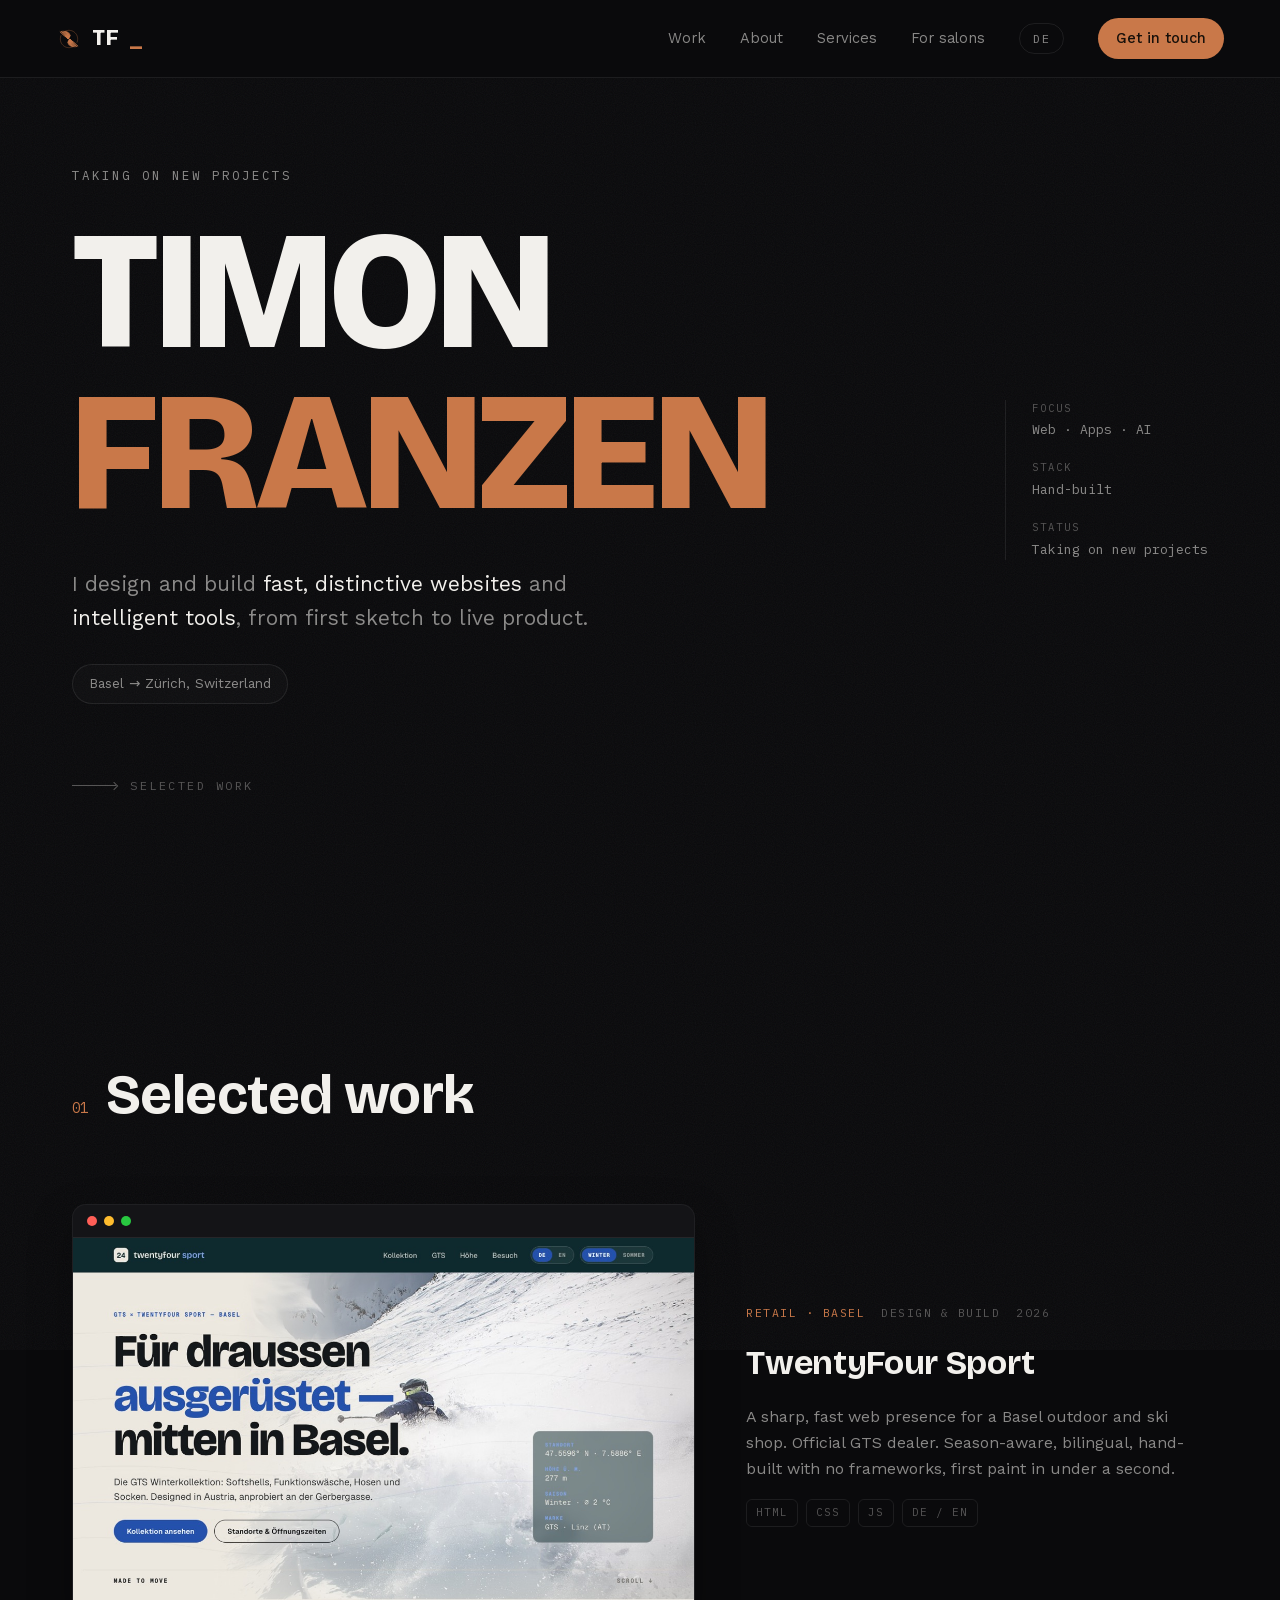
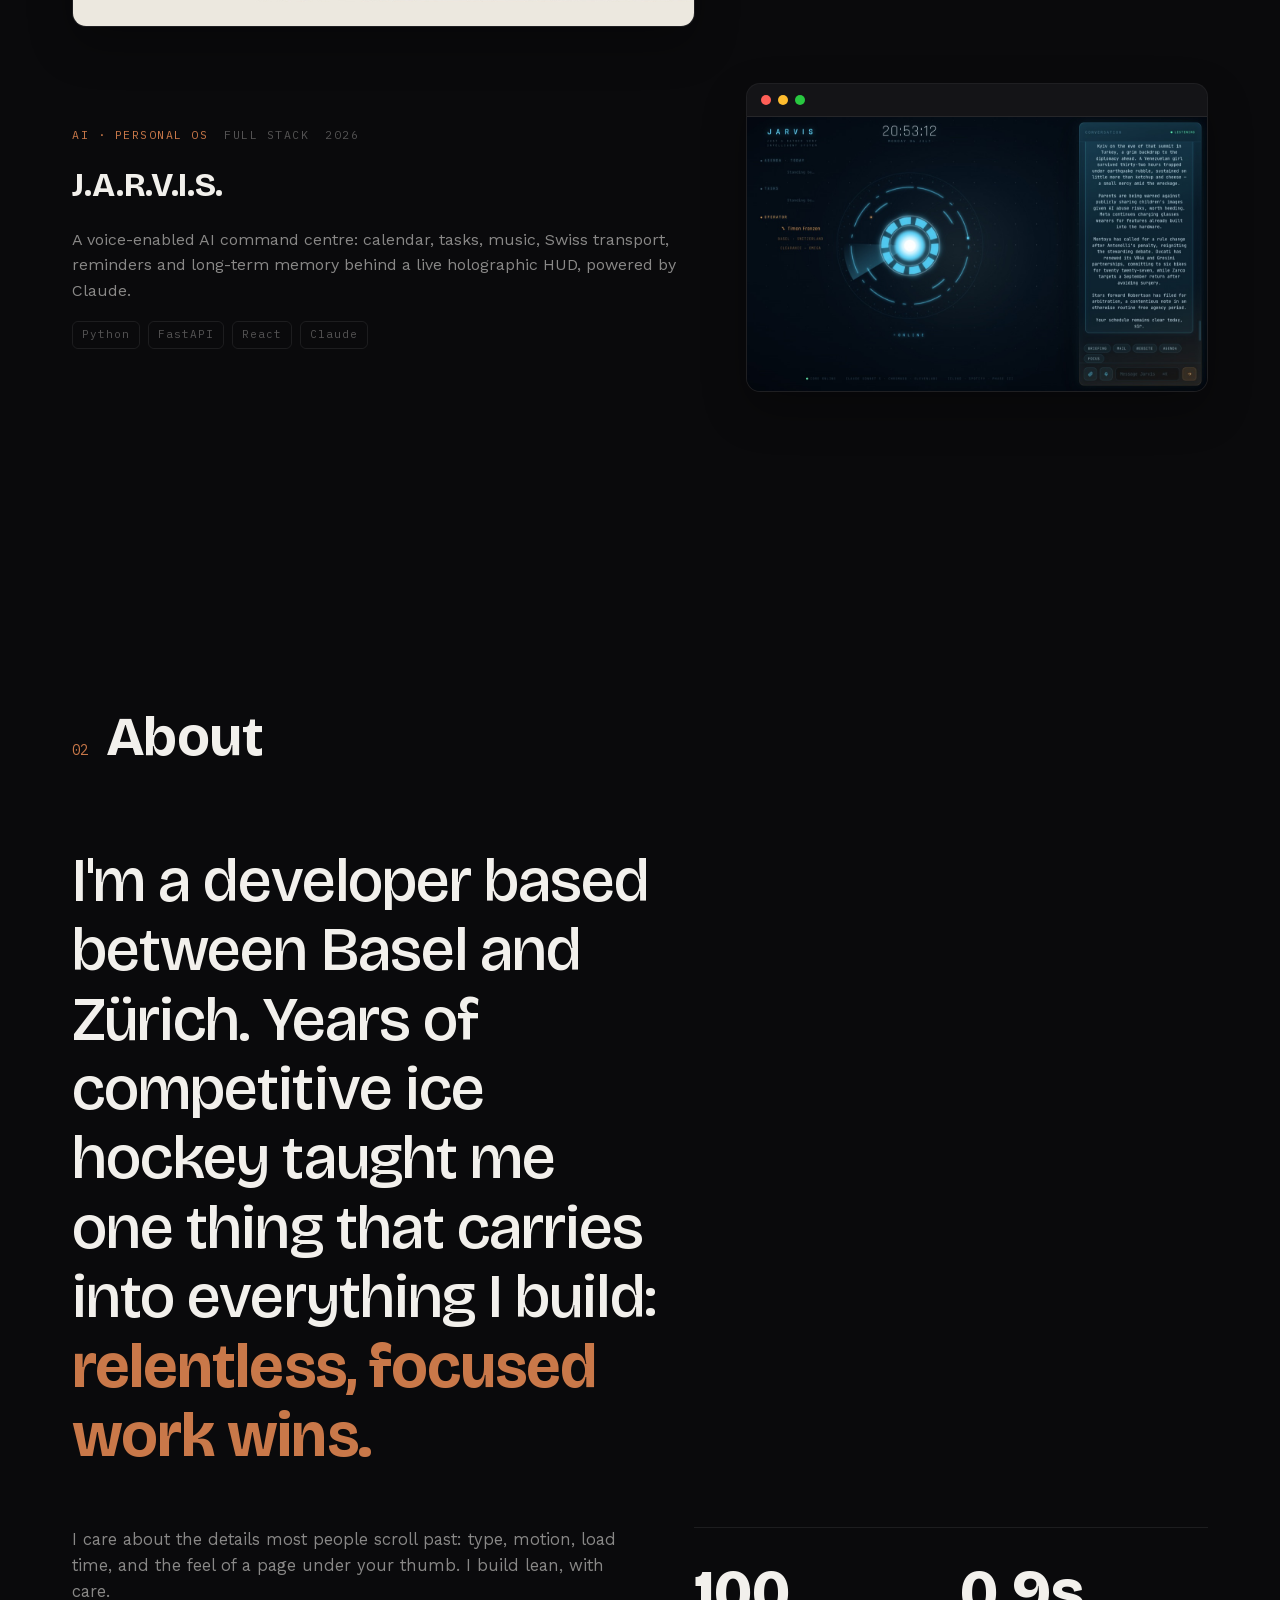
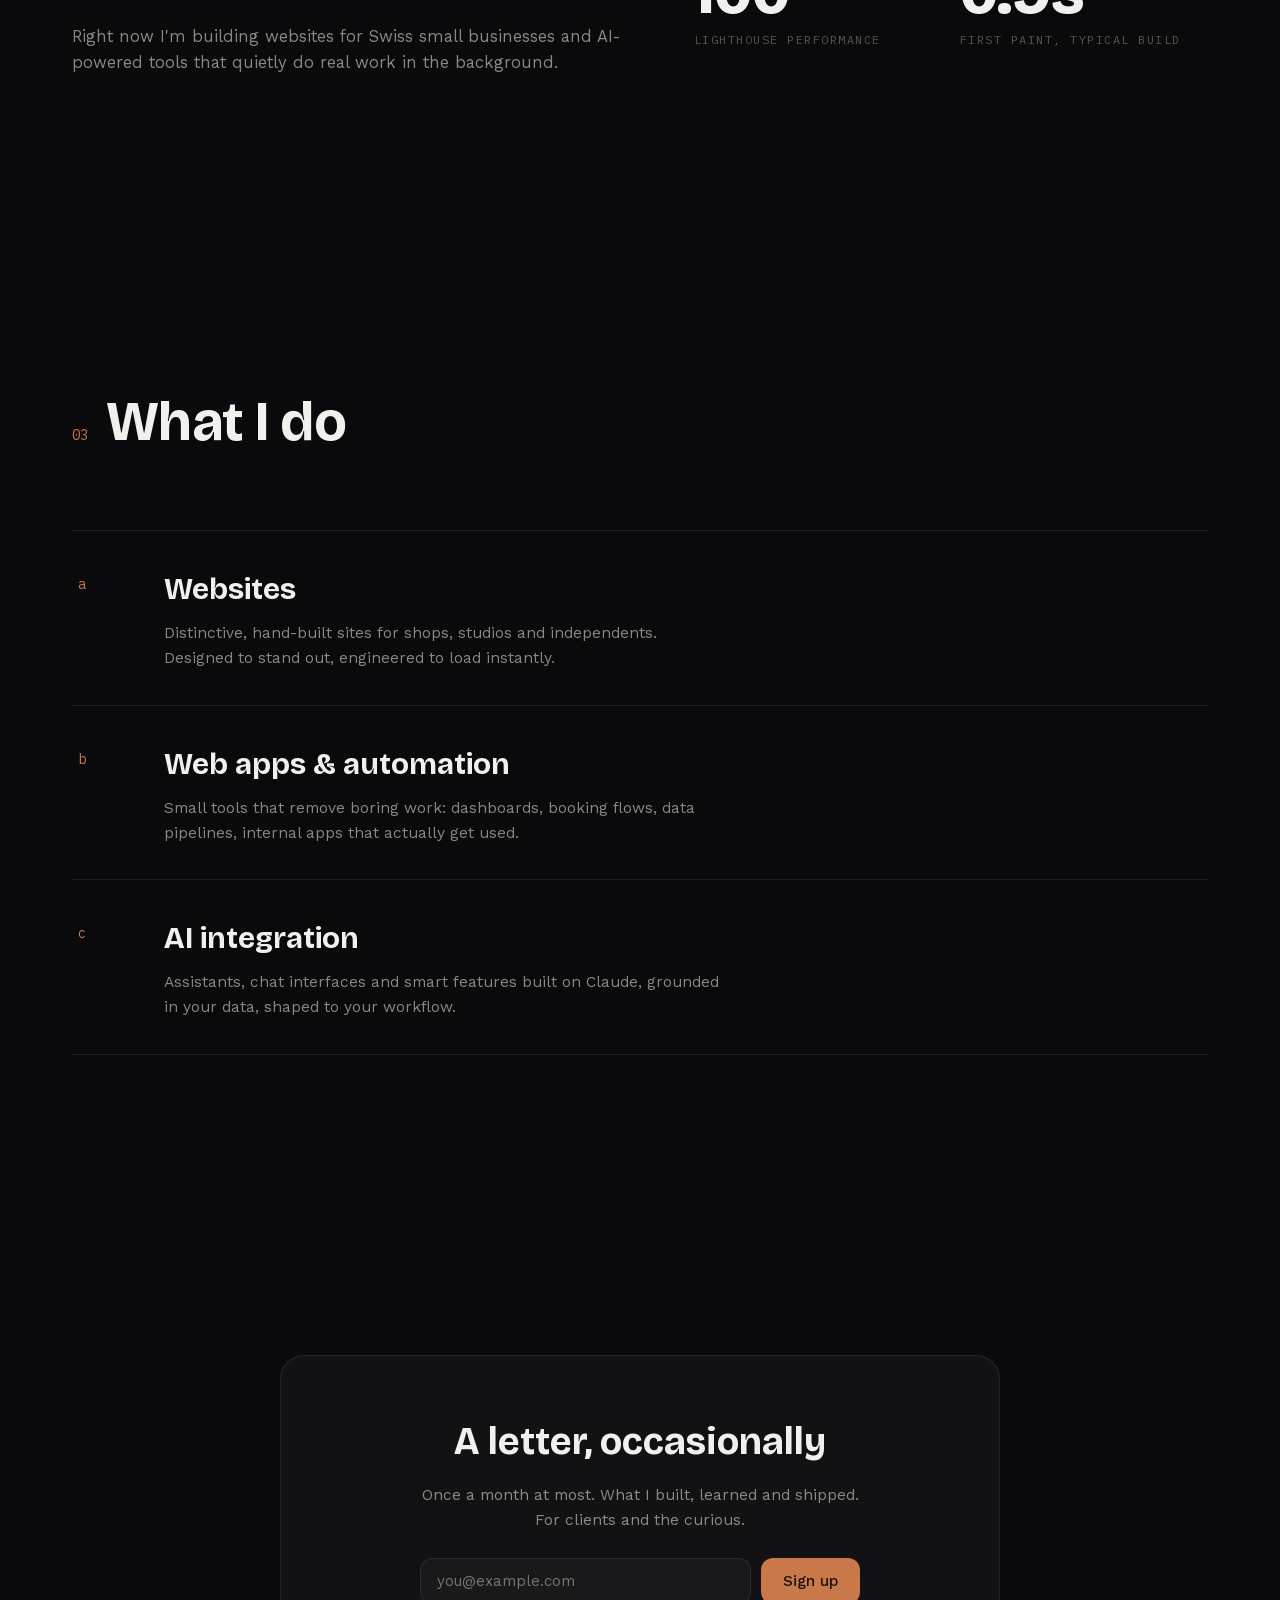
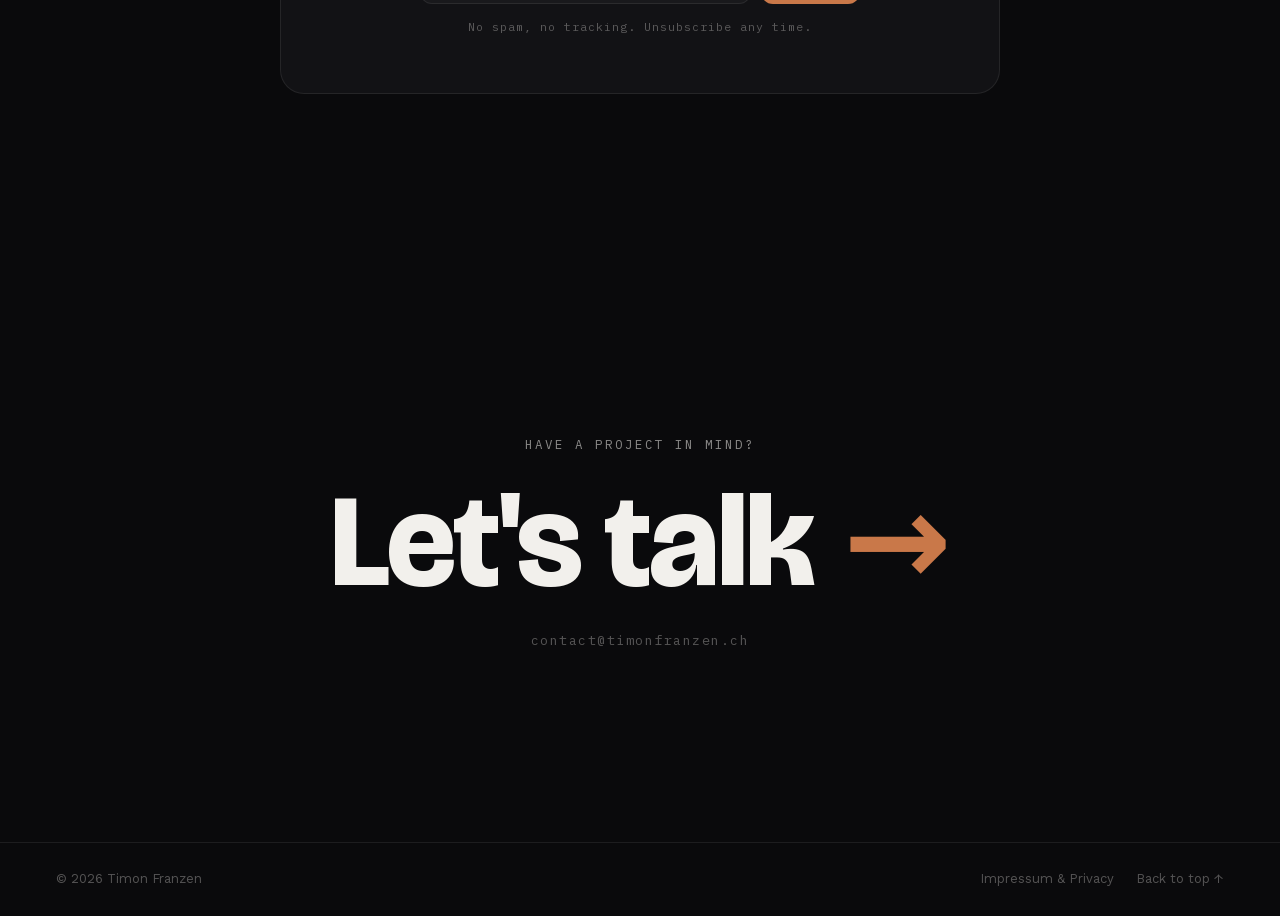
==== commit 4ee64be9: "Replace Geist with local Work Sans and IBM Plex Mono" ====
--- a/index.html
+++ b/index.html
@@ -5,8 +5,8 @@
   <meta name="viewport" content="width=device-width, initial-scale=1.0" />
   <title>Timon Franzen, Developer, Basel & Zürich</title>
   <meta name="description" content="Timon Franzen builds fast, distinctive websites and intelligent tools for people and small businesses in Switzerland." />
-  <link rel="stylesheet" href="assets/css/fonts.css" />
-  <link rel="stylesheet" href="assets/css/styles.css?v=10" />
+  <link rel="stylesheet" href="assets/css/fonts.css?v=11" />
+  <link rel="stylesheet" href="assets/css/styles.css?v=11" />
   <link rel="icon" type="image/svg+xml" href="favicon.svg" />
 </head>
 <body>
--- a/assets/css/fonts.css
+++ b/assets/css/fonts.css
@@ -78,147 +78,29 @@
   src: url(../fonts/bricolage-grotesque-800-latin.woff2) format('woff2');
   unicode-range: U+0000-00FF, U+0131, U+0152-0153, U+02BB-02BC, U+02C6, U+02DA, U+02DC, U+0304, U+0308, U+0329, U+2000-206F, U+20AC, U+2122, U+2191, U+2193, U+2212, U+2215, U+FEFF, U+FFFD;
 }
-/* latin-ext */
+/* Work Sans, variable 300-700, latin-ext */
 @font-face {
-  font-family: 'Geist';
+  font-family: 'Work Sans';
   font-style: normal;
-  font-weight: 300;
+  font-weight: 300 700;
   font-display: swap;
-  src: url(../fonts/geist-300-latin-ext.woff2) format('woff2');
-  unicode-range: U+0100-02BA, U+02BD-02C5, U+02C7-02CC, U+02CE-02D7, U+02DD-02FF, U+0304, U+0308, U+0329, U+1D00-1DBF, U+1E00-1E9F, U+1EF2-1EFF, U+2020, U+20A0-20AB, U+20AD-20C0, U+2113, U+2C60-2C7F, U+A720-A7FF;
+  src: url(../fonts/work-sans-latin-ext.woff2) format('woff2');
+  unicode-range: U+0100-02BA, U+02BD-02C5, U+02C7-02CC, U+02CE-02D7, U+02DD-02FF, U+0304, U+0308, U+0329, U+1D00-1DBF, U+1E00-1E9F, U+1EF2-1EFF, U+2020, U+20A0-20AB, U+20AD-20C4, U+2113, U+2C60-2C7F, U+A720-A7FF;
 }
-/* latin */
+/* Work Sans, variable 300-700, latin */
 @font-face {
-  font-family: 'Geist';
+  font-family: 'Work Sans';
   font-style: normal;
-  font-weight: 300;
+  font-weight: 300 700;
   font-display: swap;
-  src: url(../fonts/geist-300-latin.woff2) format('woff2');
+  src: url(../fonts/work-sans-latin.woff2) format('woff2');
   unicode-range: U+0000-00FF, U+0131, U+0152-0153, U+02BB-02BC, U+02C6, U+02DA, U+02DC, U+0304, U+0308, U+0329, U+2000-206F, U+20AC, U+2122, U+2191, U+2193, U+2212, U+2215, U+FEFF, U+FFFD;
 }
-/* latin-ext */
-@font-face {
-  font-family: 'Geist';
-  font-style: normal;
-  font-weight: 400;
-  font-display: swap;
-  src: url(../fonts/geist-400-latin-ext.woff2) format('woff2');
-  unicode-range: U+0100-02BA, U+02BD-02C5, U+02C7-02CC, U+02CE-02D7, U+02DD-02FF, U+0304, U+0308, U+0329, U+1D00-1DBF, U+1E00-1E9F, U+1EF2-1EFF, U+2020, U+20A0-20AB, U+20AD-20C0, U+2113, U+2C60-2C7F, U+A720-A7FF;
-}
-/* latin */
-@font-face {
-  font-family: 'Geist';
-  font-style: normal;
-  font-weight: 400;
-  font-display: swap;
-  src: url(../fonts/geist-400-latin.woff2) format('woff2');
-  unicode-range: U+0000-00FF, U+0131, U+0152-0153, U+02BB-02BC, U+02C6, U+02DA, U+02DC, U+0304, U+0308, U+0329, U+2000-206F, U+20AC, U+2122, U+2191, U+2193, U+2212, U+2215, U+FEFF, U+FFFD;
-}
-/* latin-ext */
-@font-face {
-  font-family: 'Geist';
-  font-style: normal;
-  font-weight: 500;
-  font-display: swap;
-  src: url(../fonts/geist-500-latin-ext.woff2) format('woff2');
-  unicode-range: U+0100-02BA, U+02BD-02C5, U+02C7-02CC, U+02CE-02D7, U+02DD-02FF, U+0304, U+0308, U+0329, U+1D00-1DBF, U+1E00-1E9F, U+1EF2-1EFF, U+2020, U+20A0-20AB, U+20AD-20C0, U+2113, U+2C60-2C7F, U+A720-A7FF;
-}
-/* latin */
-@font-face {
-  font-family: 'Geist';
-  font-style: normal;
-  font-weight: 500;
-  font-display: swap;
-  src: url(../fonts/geist-500-latin.woff2) format('woff2');
-  unicode-range: U+0000-00FF, U+0131, U+0152-0153, U+02BB-02BC, U+02C6, U+02DA, U+02DC, U+0304, U+0308, U+0329, U+2000-206F, U+20AC, U+2122, U+2191, U+2193, U+2212, U+2215, U+FEFF, U+FFFD;
-}
-/* latin-ext */
-@font-face {
-  font-family: 'Geist';
-  font-style: normal;
-  font-weight: 600;
-  font-display: swap;
-  src: url(../fonts/geist-600-latin-ext.woff2) format('woff2');
-  unicode-range: U+0100-02BA, U+02BD-02C5, U+02C7-02CC, U+02CE-02D7, U+02DD-02FF, U+0304, U+0308, U+0329, U+1D00-1DBF, U+1E00-1E9F, U+1EF2-1EFF, U+2020, U+20A0-20AB, U+20AD-20C0, U+2113, U+2C60-2C7F, U+A720-A7FF;
-}
-/* latin */
-@font-face {
-  font-family: 'Geist';
-  font-style: normal;
-  font-weight: 600;
-  font-display: swap;
-  src: url(../fonts/geist-600-latin.woff2) format('woff2');
-  unicode-range: U+0000-00FF, U+0131, U+0152-0153, U+02BB-02BC, U+02C6, U+02DA, U+02DC, U+0304, U+0308, U+0329, U+2000-206F, U+20AC, U+2122, U+2191, U+2193, U+2212, U+2215, U+FEFF, U+FFFD;
-}
-/* latin-ext */
-@font-face {
-  font-family: 'Geist';
-  font-style: normal;
-  font-weight: 700;
-  font-display: swap;
-  src: url(../fonts/geist-700-latin-ext.woff2) format('woff2');
-  unicode-range: U+0100-02BA, U+02BD-02C5, U+02C7-02CC, U+02CE-02D7, U+02DD-02FF, U+0304, U+0308, U+0329, U+1D00-1DBF, U+1E00-1E9F, U+1EF2-1EFF, U+2020, U+20A0-20AB, U+20AD-20C0, U+2113, U+2C60-2C7F, U+A720-A7FF;
-}
-/* latin */
-@font-face {
-  font-family: 'Geist';
-  font-style: normal;
-  font-weight: 700;
-  font-display: swap;
-  src: url(../fonts/geist-700-latin.woff2) format('woff2');
-  unicode-range: U+0000-00FF, U+0131, U+0152-0153, U+02BB-02BC, U+02C6, U+02DA, U+02DC, U+0304, U+0308, U+0329, U+2000-206F, U+20AC, U+2122, U+2191, U+2193, U+2212, U+2215, U+FEFF, U+FFFD;
-}
-/* latin-ext */
-@font-face {
-  font-family: 'Geist Mono';
-  font-style: normal;
-  font-weight: 400;
-  font-display: swap;
-  src: url(../fonts/geist-mono-400-latin-ext.woff2) format('woff2');
-  unicode-range: U+0100-02BA, U+02BD-02C5, U+02C7-02CC, U+02CE-02D7, U+02DD-02FF, U+0304, U+0308, U+0329, U+1D00-1DBF, U+1E00-1E9F, U+1EF2-1EFF, U+2020, U+20A0-20AB, U+20AD-20C0, U+2113, U+2C60-2C7F, U+A720-A7FF;
-}
-/* latin */
-@font-face {
-  font-family: 'Geist Mono';
-  font-style: normal;
-  font-weight: 400;
-  font-display: swap;
-  src: url(../fonts/geist-mono-400-latin.woff2) format('woff2');
-  unicode-range: U+0000-00FF, U+0131, U+0152-0153, U+02BB-02BC, U+02C6, U+02DA, U+02DC, U+0304, U+0308, U+0329, U+2000-206F, U+20AC, U+2122, U+2191, U+2193, U+2212, U+2215, U+FEFF, U+FFFD;
-}
-/* latin-ext */
-@font-face {
-  font-family: 'Geist Mono';
-  font-style: normal;
-  font-weight: 500;
-  font-display: swap;
-  src: url(../fonts/geist-mono-500-latin-ext.woff2) format('woff2');
-  unicode-range: U+0100-02BA, U+02BD-02C5, U+02C7-02CC, U+02CE-02D7, U+02DD-02FF, U+0304, U+0308, U+0329, U+1D00-1DBF, U+1E00-1E9F, U+1EF2-1EFF, U+2020, U+20A0-20AB, U+20AD-20C0, U+2113, U+2C60-2C7F, U+A720-A7FF;
-}
-/* latin */
-@font-face {
-  font-family: 'Geist Mono';
-  font-style: normal;
-  font-weight: 500;
-  font-display: swap;
-  src: url(../fonts/geist-mono-500-latin.woff2) format('woff2');
-  unicode-range: U+0000-00FF, U+0131, U+0152-0153, U+02BB-02BC, U+02C6, U+02DA, U+02DC, U+0304, U+0308, U+0329, U+2000-206F, U+20AC, U+2122, U+2191, U+2193, U+2212, U+2215, U+FEFF, U+FFFD;
-}
-/* latin-ext */
-@font-face {
-  font-family: 'Geist Mono';
-  font-style: normal;
-  font-weight: 700;
-  font-display: swap;
-  src: url(../fonts/geist-mono-700-latin-ext.woff2) format('woff2');
-  unicode-range: U+0100-02BA, U+02BD-02C5, U+02C7-02CC, U+02CE-02D7, U+02DD-02FF, U+0304, U+0308, U+0329, U+1D00-1DBF, U+1E00-1E9F, U+1EF2-1EFF, U+2020, U+20A0-20AB, U+20AD-20C0, U+2113, U+2C60-2C7F, U+A720-A7FF;
-}
-/* latin */
-@font-face {
-  font-family: 'Geist Mono';
-  font-style: normal;
-  font-weight: 700;
-  font-display: swap;
-  src: url(../fonts/geist-mono-700-latin.woff2) format('woff2');
-  unicode-range: U+0000-00FF, U+0131, U+0152-0153, U+02BB-02BC, U+02C6, U+02DA, U+02DC, U+0304, U+0308, U+0329, U+2000-206F, U+20AC, U+2122, U+2191, U+2193, U+2212, U+2215, U+FEFF, U+FFFD;
-}
+/* IBM Plex Mono 400, 500, 700, latin-ext */
+@font-face { font-family: 'IBM Plex Mono'; font-style: normal; font-weight: 400; font-display: swap; src: url(../fonts/ibm-plex-mono-400-latin-ext.woff2) format('woff2'); unicode-range: U+0100-02BA, U+02BD-02C5, U+02C7-02CC, U+02CE-02D7, U+02DD-02FF, U+0304, U+0308, U+0329, U+1D00-1DBF, U+1E00-1E9F, U+1EF2-1EFF, U+2020, U+20A0-20AB, U+20AD-20C4, U+2113, U+2C60-2C7F, U+A720-A7FF; }
+@font-face { font-family: 'IBM Plex Mono'; font-style: normal; font-weight: 500; font-display: swap; src: url(../fonts/ibm-plex-mono-500-latin-ext.woff2) format('woff2'); unicode-range: U+0100-02BA, U+02BD-02C5, U+02C7-02CC, U+02CE-02D7, U+02DD-02FF, U+0304, U+0308, U+0329, U+1D00-1DBF, U+1E00-1E9F, U+1EF2-1EFF, U+2020, U+20A0-20AB, U+20AD-20C4, U+2113, U+2C60-2C7F, U+A720-A7FF; }
+@font-face { font-family: 'IBM Plex Mono'; font-style: normal; font-weight: 700; font-display: swap; src: url(../fonts/ibm-plex-mono-700-latin-ext.woff2) format('woff2'); unicode-range: U+0100-02BA, U+02BD-02C5, U+02C7-02CC, U+02CE-02D7, U+02DD-02FF, U+0304, U+0308, U+0329, U+1D00-1DBF, U+1E00-1E9F, U+1EF2-1EFF, U+2020, U+20A0-20AB, U+20AD-20C4, U+2113, U+2C60-2C7F, U+A720-A7FF; }
+/* IBM Plex Mono latin */
+@font-face { font-family: 'IBM Plex Mono'; font-style: normal; font-weight: 400; font-display: swap; src: url(../fonts/ibm-plex-mono-400-latin.woff2) format('woff2'); unicode-range: U+0000-00FF, U+0131, U+0152-0153, U+02BB-02BC, U+02C6, U+02DA, U+02DC, U+0304, U+0308, U+0329, U+2000-206F, U+20AC, U+2122, U+2191, U+2193, U+2212, U+2215, U+FEFF, U+FFFD; }
+@font-face { font-family: 'IBM Plex Mono'; font-style: normal; font-weight: 500; font-display: swap; src: url(../fonts/ibm-plex-mono-500-latin.woff2) format('woff2'); unicode-range: U+0000-00FF, U+0131, U+0152-0153, U+02BB-02BC, U+02C6, U+02DA, U+02DC, U+0304, U+0308, U+0329, U+2000-206F, U+20AC, U+2122, U+2191, U+2193, U+2212, U+2215, U+FEFF, U+FFFD; }
+@font-face { font-family: 'IBM Plex Mono'; font-style: normal; font-weight: 700; font-display: swap; src: url(../fonts/ibm-plex-mono-700-latin.woff2) format('woff2'); unicode-range: U+0000-00FF, U+0131, U+0152-0153, U+02BB-02BC, U+02C6, U+02DA, U+02DC, U+0304, U+0308, U+0329, U+2000-206F, U+20AC, U+2122, U+2191, U+2193, U+2212, U+2215, U+FEFF, U+FFFD; }
--- a/assets/css/styles.css
+++ b/assets/css/styles.css
@@ -1,6 +1,6 @@
 /* ── Timon Franzen — personal site ─────────────────────────────
-   Dark, warm-accent, type-led. Bricolage Grotesque display,
-   Geist body, Geist Mono labels. No frameworks. */
+  Dark, warm-accent, type-led. Bricolage Grotesque display,
+  Work Sans body, IBM Plex Mono labels. No frameworks. */
 
 :root {
   --bg: #0a0a0c;
@@ -11,8 +11,8 @@
   --faint: rgba(242, 240, 236, 0.32);
   --accent: #c97849;
   --disp: "Bricolage Grotesque", system-ui, sans-serif;
-  --body: "Geist", system-ui, sans-serif;
-  --mono: "Geist Mono", ui-monospace, monospace;
+  --body: "Work Sans", system-ui, sans-serif;
+  --mono: "IBM Plex Mono", ui-monospace, monospace;
   --ease: cubic-bezier(0.22, 1, 0.36, 1);
 }
 
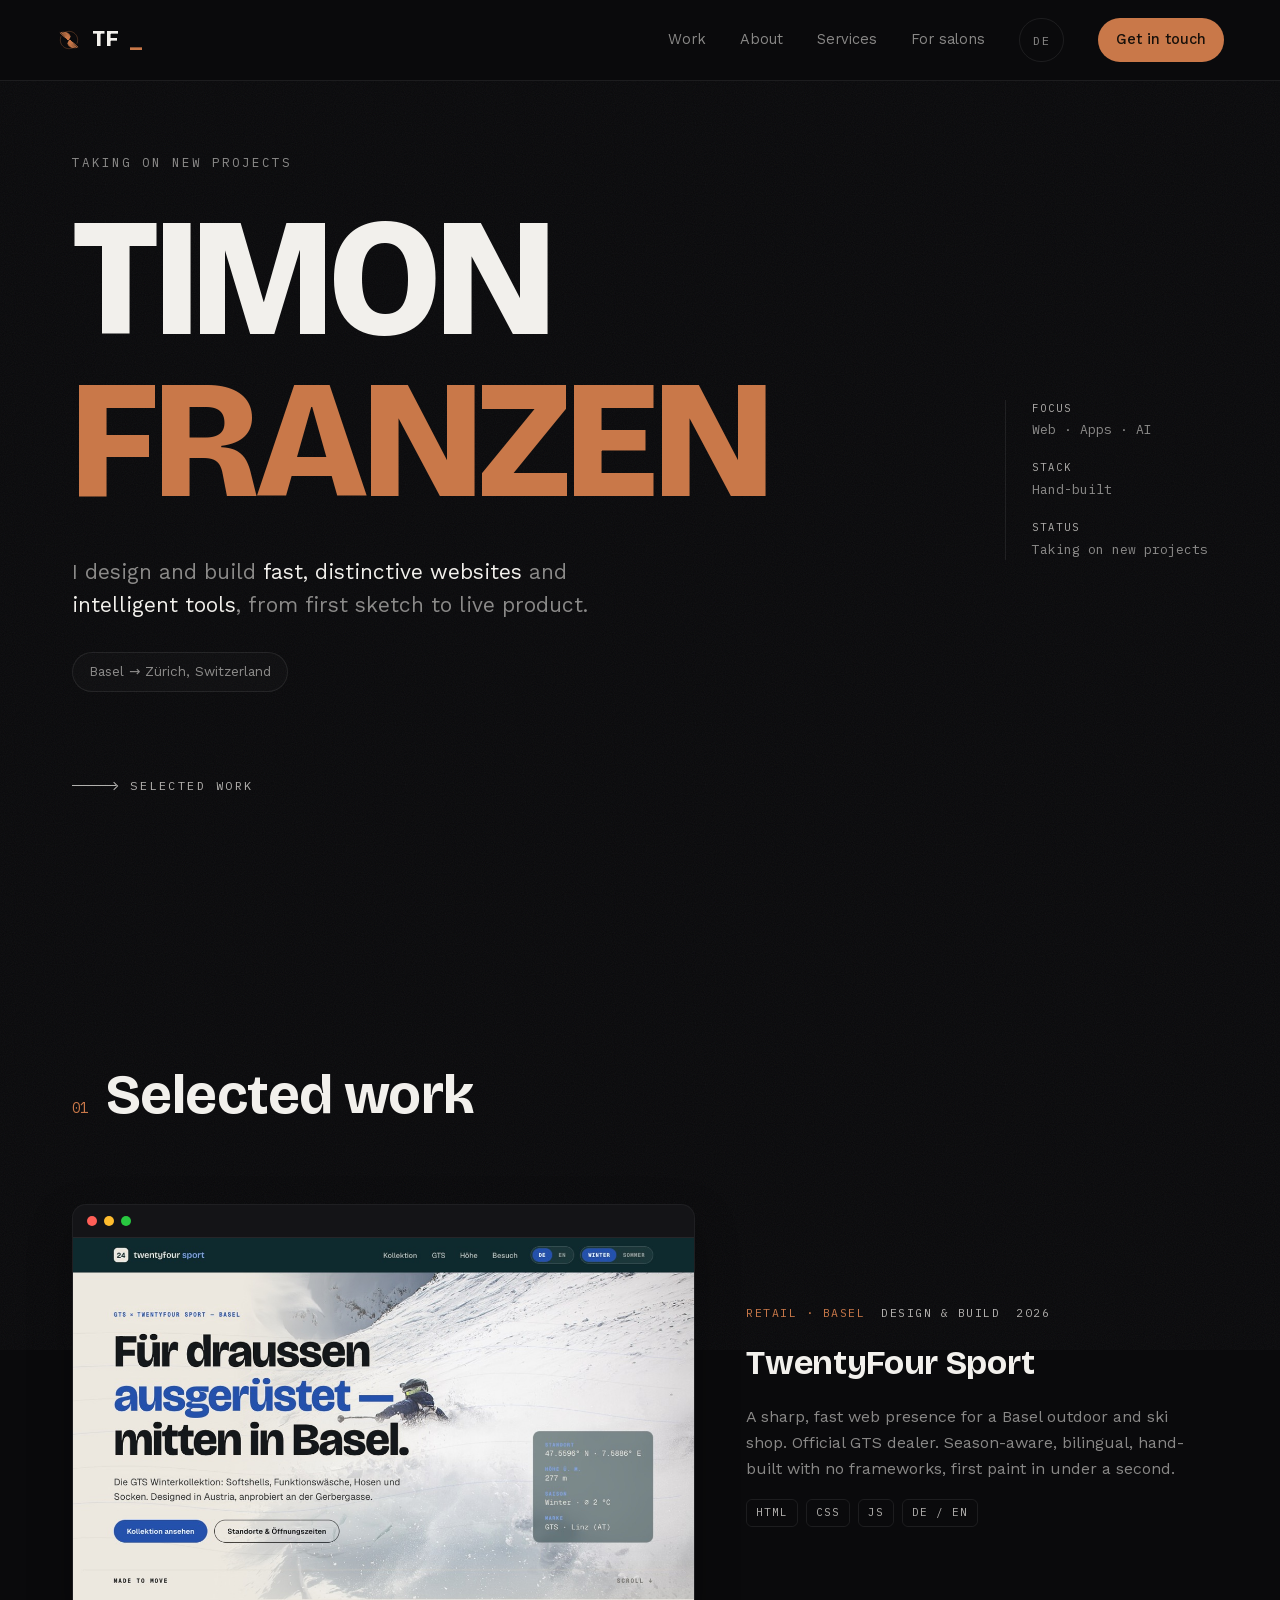
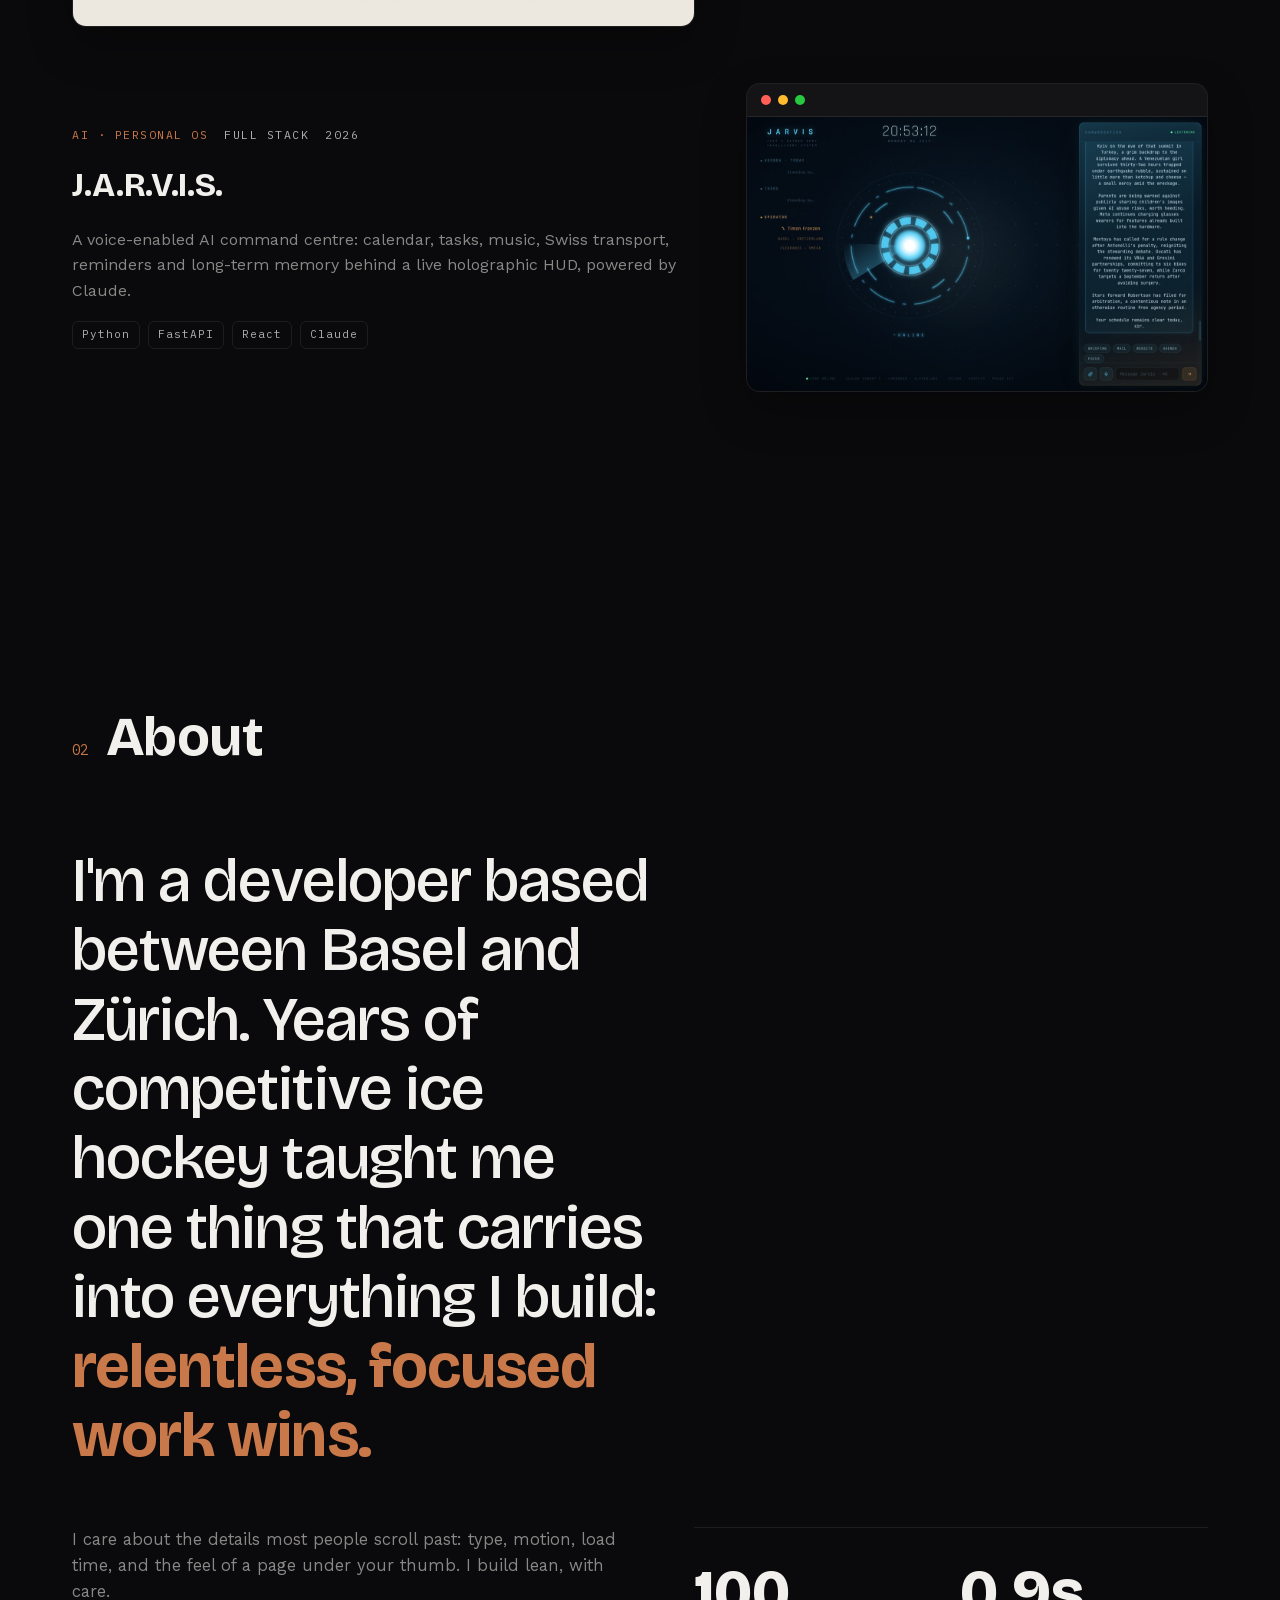
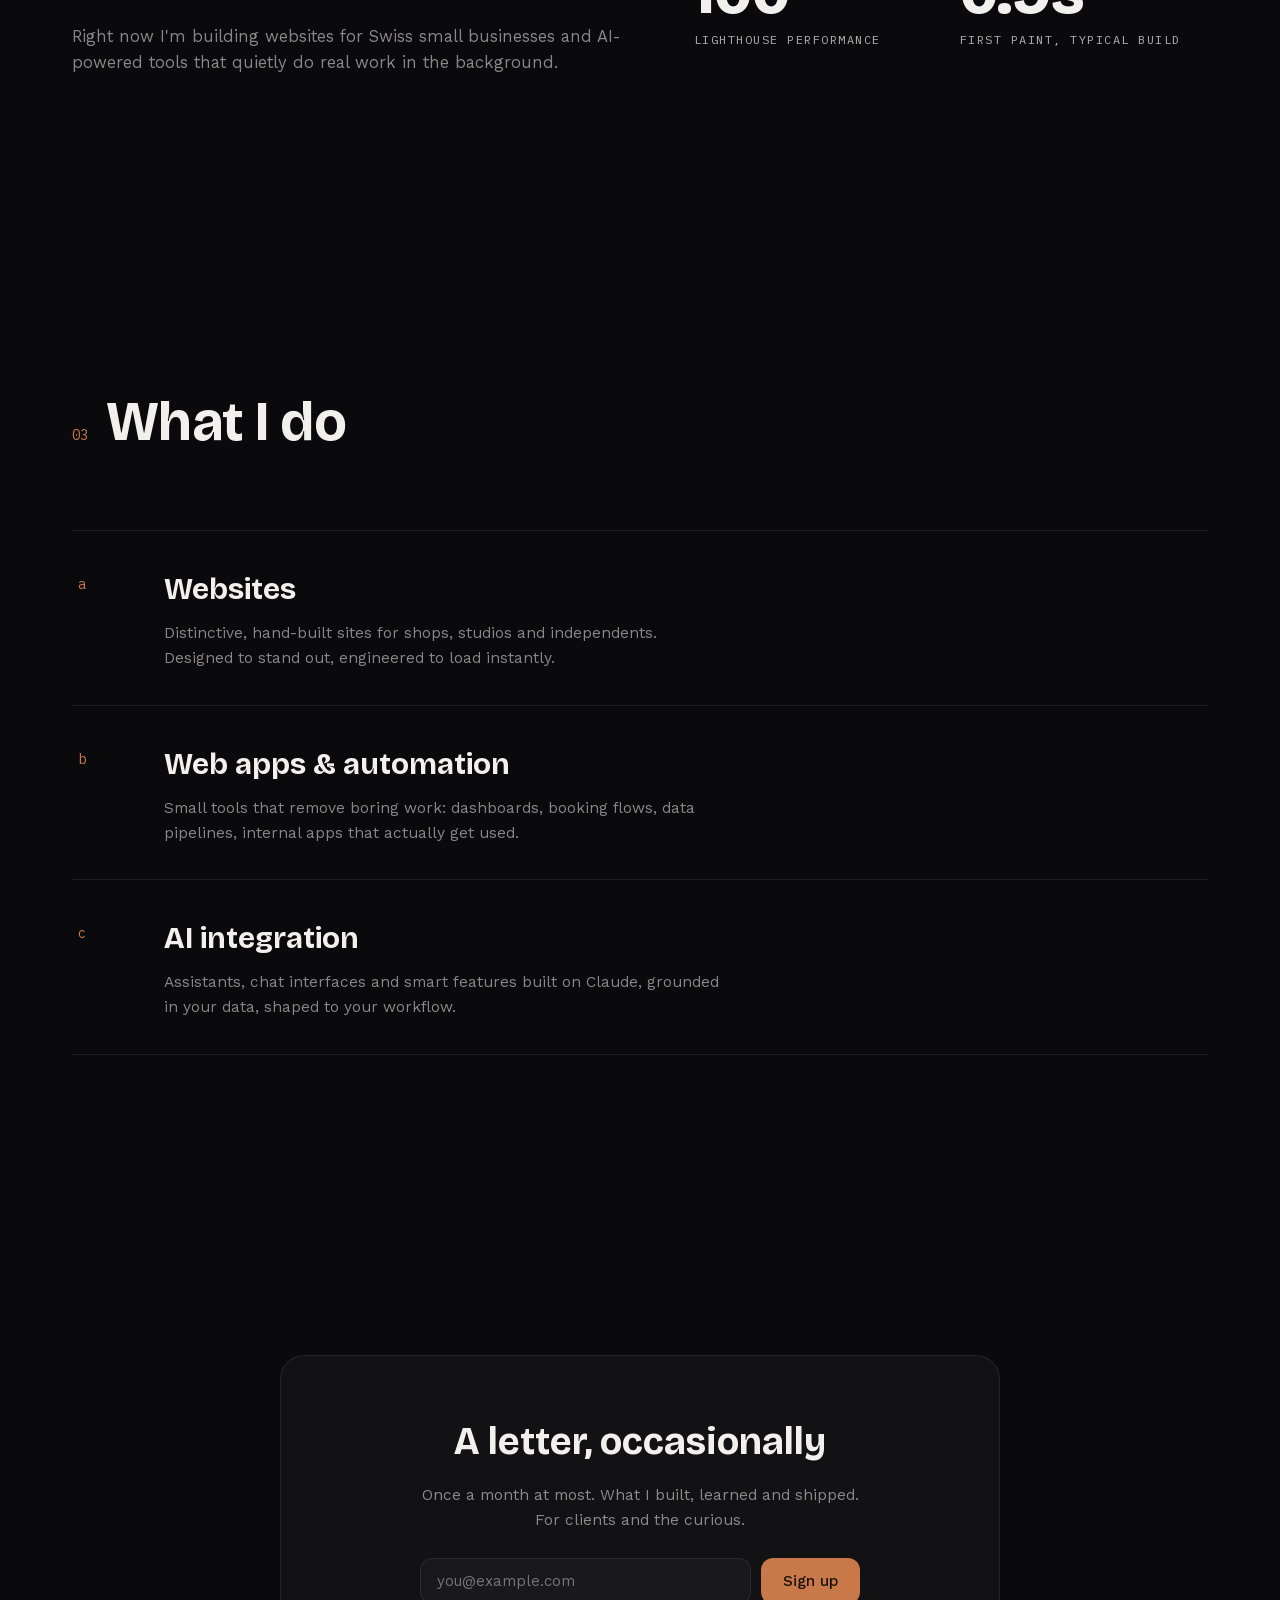
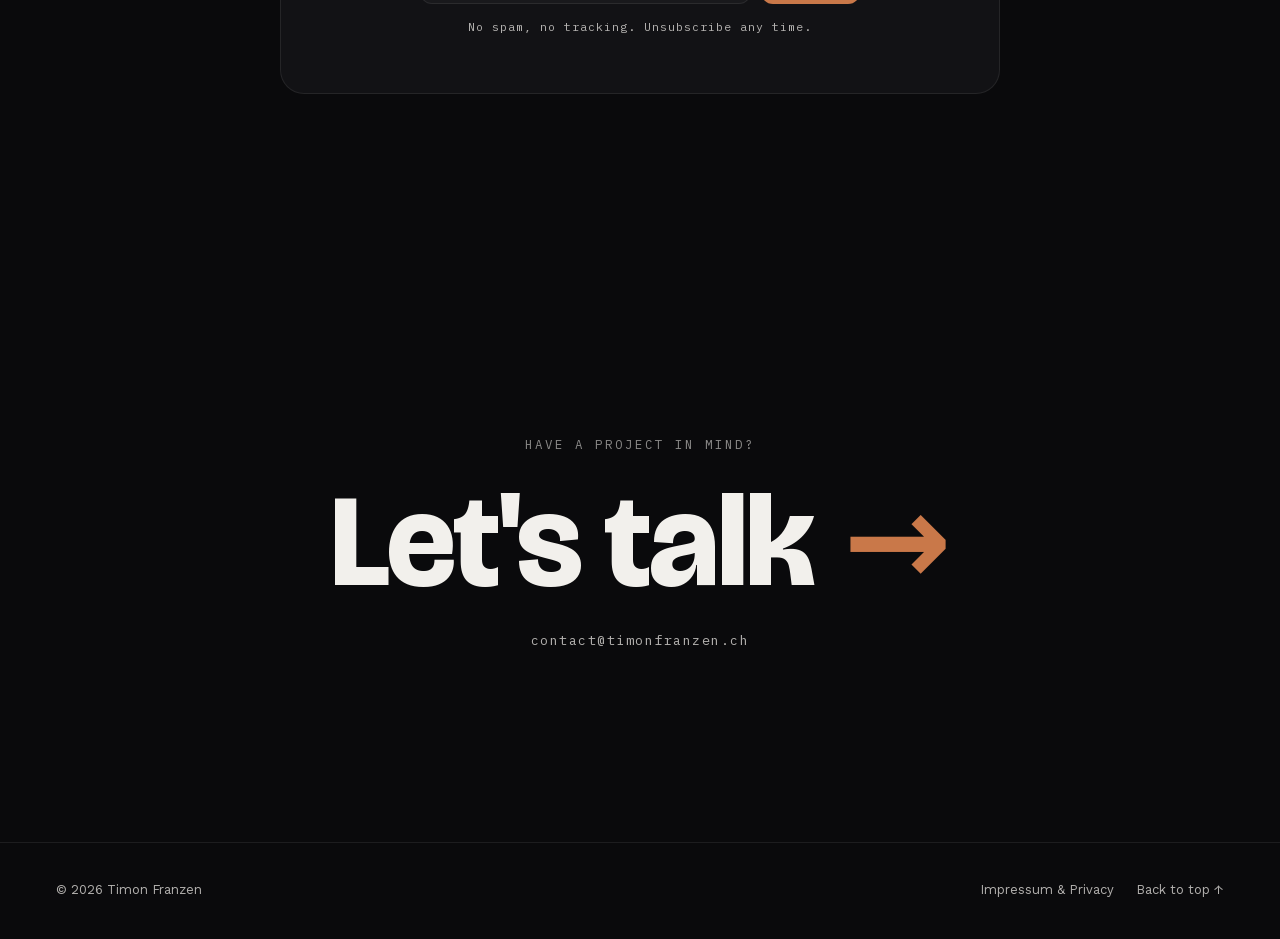
==== commit 16ae031e: "Polish responsive salon pages and motion" ====
--- a/index.html
+++ b/index.html
@@ -6,7 +6,7 @@
   <title>Timon Franzen, Developer, Basel & Zürich</title>
   <meta name="description" content="Timon Franzen builds fast, distinctive websites and intelligent tools for people and small businesses in Switzerland." />
   <link rel="stylesheet" href="assets/css/fonts.css?v=11" />
-  <link rel="stylesheet" href="assets/css/styles.css?v=11" />
+  <link rel="stylesheet" href="assets/css/styles.css?v=12" />
   <link rel="icon" type="image/svg+xml" href="favicon.svg" />
 </head>
 <body>
@@ -176,6 +176,6 @@
     </span>
   </footer>
 
-  <script src="assets/js/main.js?v=9"></script>
+  <script src="assets/js/main.js?v=12"></script>
 </body>
 </html>
--- a/assets/css/styles.css
+++ b/assets/css/styles.css
@@ -8,7 +8,7 @@
   --line: rgba(255, 255, 255, 0.08);
   --text: #f2f0ec;
   --muted: rgba(242, 240, 236, 0.55);
-  --faint: rgba(242, 240, 236, 0.32);
+  --faint: rgba(242, 240, 236, 0.72);
   --accent: #c97849;
   --disp: "Bricolage Grotesque", system-ui, sans-serif;
   --body: "Work Sans", system-ui, sans-serif;
@@ -17,7 +17,11 @@
 }
 
 * { margin: 0; padding: 0; box-sizing: border-box; }
-html { scroll-behavior: smooth; }
+html { scroll-behavior: auto; }
+html.lenis, html.lenis body { height: auto; }
+html.lenis.lenis-smooth { scroll-behavior: auto !important; }
+html.lenis.lenis-smooth [data-lenis-prevent] { overscroll-behavior: contain; }
+html.lenis.lenis-stopped { overflow: hidden; }
 body {
   background: var(--bg);
   color: var(--text);
@@ -34,14 +38,6 @@
 .grain {
   position: fixed; inset: -50%; pointer-events: none; z-index: 1; opacity: 0.05;
   background-image: url("data:image/svg+xml,%3Csvg xmlns='http://www.w3.org/2000/svg' width='300' height='300'%3E%3Cfilter id='n'%3E%3CfeTurbulence type='fractalNoise' baseFrequency='0.9' numOctaves='2'/%3E%3C/filter%3E%3Crect width='100%25' height='100%25' filter='url(%23n)'/%3E%3C/svg%3E");
-  animation: grain 9s steps(6) infinite;
-}
-@keyframes grain {
-  0%, 100% { transform: translate(0, 0); }
-  20% { transform: translate(-4%, 3%); }
-  40% { transform: translate(3%, -4%); }
-  60% { transform: translate(-3%, -2%); }
-  80% { transform: translate(2%, 4%); }
 }
 
 main, header, footer { position: relative; z-index: 2; }
@@ -57,13 +53,13 @@
 .nav-brand {
   font-family: var(--disp); font-weight: 800; font-size: 22px;
   color: var(--text); text-decoration: none; letter-spacing: 1px;
-  display: inline-flex; align-items: center; gap: 10px;
+  display: inline-flex; align-items: center; gap: 10px; min-height: 44px;
 }
 .nav-mark { display: block; }
-.nav-brand .tick { color: var(--accent); animation: blink 1.4s steps(2) infinite; }
-@keyframes blink { 50% { opacity: 0; } }
+.nav-brand .tick { color: var(--accent); }
 .nav-links { display: flex; align-items: center; gap: clamp(16px, 3vw, 34px); }
 .nav-links a {
+  display: inline-flex; align-items: center; min-height: 44px;
   color: var(--muted); text-decoration: none; font-size: 14.5px;
   transition: color 0.25s var(--ease);
 }
@@ -71,16 +67,16 @@
 .lang-btn {
   background: none; border: 1px solid var(--line); border-radius: 999px;
   color: var(--muted); font-size: 12px; letter-spacing: 1.5px;
-  padding: 7px 13px; cursor: pointer;
+  display: inline-flex; align-items: center; justify-content: center;
+  min-width: 44px; min-height: 44px; padding: 7px 13px; cursor: pointer;
   transition: color 0.25s var(--ease), border-color 0.25s var(--ease);
 }
 .lang-btn:hover { color: var(--text); border-color: rgba(201, 120, 73, 0.5); }
 .nav-cta {
   color: #17100a !important; background: var(--accent);
+  display: inline-flex; align-items: center; min-height: 44px;
   padding: 9px 18px; border-radius: 999px; font-weight: 500;
-  transition: transform 0.25s var(--ease) !important;
-}
-.nav-cta:hover { transform: translateY(-2px); }
+}
 
 /* ── hero ── */
 .hero {
@@ -112,14 +108,11 @@
 .hero-title .line { display: block; overflow: hidden; }
 .hero-title .word {
   display: inline-block;
-  transform: translateY(110%);
-  animation: riseUp 0.9s var(--ease) forwards;
-}
-.hero-title .line:nth-child(2) .word { animation-delay: 0.12s; }
+  transform: none;
+}
 .hero-title .accent {
   color: var(--accent);
 }
-@keyframes riseUp { to { transform: translateY(0); } }
 .hero-sub {
   max-width: 560px; font-size: clamp(17px, 2.2vw, 21px);
   color: var(--muted); margin-bottom: 30px;
@@ -134,6 +127,7 @@
 .hero-scroll {
   margin-top: clamp(40px, 8vh, 90px);
   display: inline-flex; align-items: center; gap: 14px;
+  min-height: 44px;
   color: var(--faint); text-decoration: none;
   font-family: var(--mono); font-size: 12px; letter-spacing: 2.5px;
   text-transform: uppercase; width: fit-content;
@@ -172,10 +166,9 @@
   display: block; position: relative; border-radius: 14px; overflow: hidden;
   border: 1px solid var(--line); background: #0c0c0f;
   box-shadow: 0 18px 44px rgba(0, 0, 0, 0.28);
-  transition: transform 0.5s var(--ease), border-color 0.5s var(--ease);
+  transition: border-color 0.25s var(--ease);
 }
 .study-shot:hover {
-  transform: translateY(-6px);
   border-color: rgba(201, 120, 73, 0.5);
 }
 .frame-bar {
@@ -231,9 +224,9 @@
 .service {
   display: grid; grid-template-columns: 60px 1fr; gap: 8px 26px;
   padding: 34px 6px; border-bottom: 1px solid var(--line);
-  transition: background 0.35s var(--ease), padding-left 0.35s var(--ease);
-}
-.service:hover { background: rgba(255, 255, 255, 0.02); padding-left: 18px; }
+  transition: background 0.25s var(--ease);
+}
+.service:hover { background: rgba(255, 255, 255, 0.02); }
 .service-num { color: var(--accent); font-size: 14px; padding-top: 8px; }
 .service h3 { font-family: var(--disp); font-weight: 700; font-size: clamp(22px, 3vw, 30px); grid-column: 2; }
 .service p { grid-column: 2; color: var(--muted); max-width: 560px; font-size: 15.5px; }
@@ -259,10 +252,8 @@
 .nl-btn {
   background: var(--accent); color: #17100a; border: none; border-radius: 12px;
   font-family: var(--body); font-weight: 500; font-size: 15px;
-  padding: 13px 22px; cursor: pointer; white-space: nowrap;
-  transition: transform 0.25s var(--ease);
-}
-.nl-btn:hover { transform: translateY(-2px); }
+  min-height: 44px; padding: 13px 22px; cursor: pointer; white-space: nowrap;
+}
 .nl-note { font-size: 11.5px; letter-spacing: 1px; color: var(--faint); }
 @media (max-width: 480px) { .nl-form { flex-direction: column; } }
 
@@ -285,10 +276,8 @@
 }
 .contact-arrow {
   display: inline-block;
-  transition: transform 0.35s var(--ease);
   color: var(--accent);
 }
-.contact-mail:hover .contact-arrow { transform: translateX(14px) rotate(-45deg); }
 .contact-sub { color: var(--faint); font-size: 13.5px; letter-spacing: 1.5px; }
 
 /* ── footer ── */
@@ -298,7 +287,7 @@
   padding: 26px clamp(20px, 5vw, 56px);
   font-size: 13px; color: var(--faint);
 }
-.footer a { color: var(--faint); text-decoration: none; transition: color 0.25s; }
+.footer a { display: inline-flex; align-items: center; min-height: 44px; color: var(--faint); text-decoration: none; transition: color 0.25s; }
 .footer a:hover { color: var(--text); }
 .footer-links { display: flex; gap: 22px; align-items: center; }
 
@@ -321,10 +310,8 @@
   display: inline-flex; min-height: 48px; align-items: center; justify-content: center;
   padding: 12px 20px; border-radius: 999px; background: var(--accent);
   color: #17100a; text-decoration: none; font-size: 14px; font-weight: 600;
-  transition: transform 0.25s var(--ease);
-}
-.salons-button:hover { transform: translateY(-2px); }
-.salons-text-link { color: var(--text); font-size: 14px; text-underline-offset: 5px; }
+}
+.salons-text-link { display: inline-flex; align-items: center; min-height: 44px; color: var(--text); font-size: 14px; text-underline-offset: 5px; }
 .salons-price-strip {
   display: flex; align-items: baseline; gap: 20px 42px; flex-wrap: wrap;
   border-top: 1px solid var(--line); margin-top: 58px; padding-top: 20px;
@@ -379,7 +366,7 @@
   padding: clamp(110px, 14vw, 160px) clamp(20px, 6vw, 40px) 80px;
 }
 .legal-back {
-  display: inline-block; color: var(--muted); text-decoration: none;
+  display: inline-flex; align-items: center; min-height: 44px; color: var(--muted); text-decoration: none;
   font-size: 12.5px; letter-spacing: 1px; margin-bottom: 40px;
   transition: color 0.25s var(--ease);
 }
@@ -406,9 +393,8 @@
 
 /* ── reveal on scroll ── */
 .reveal {
-  opacity: 0; transform: translateY(26px);
-  transition: opacity 0.8s var(--ease), transform 0.8s var(--ease);
-  transition-delay: var(--d, 0s);
+  opacity: 0; transform: translateY(8px);
+  transition: opacity 0.45s ease-out, transform 0.45s ease-out;
 }
 .reveal.in { opacity: 1; transform: none; }
 
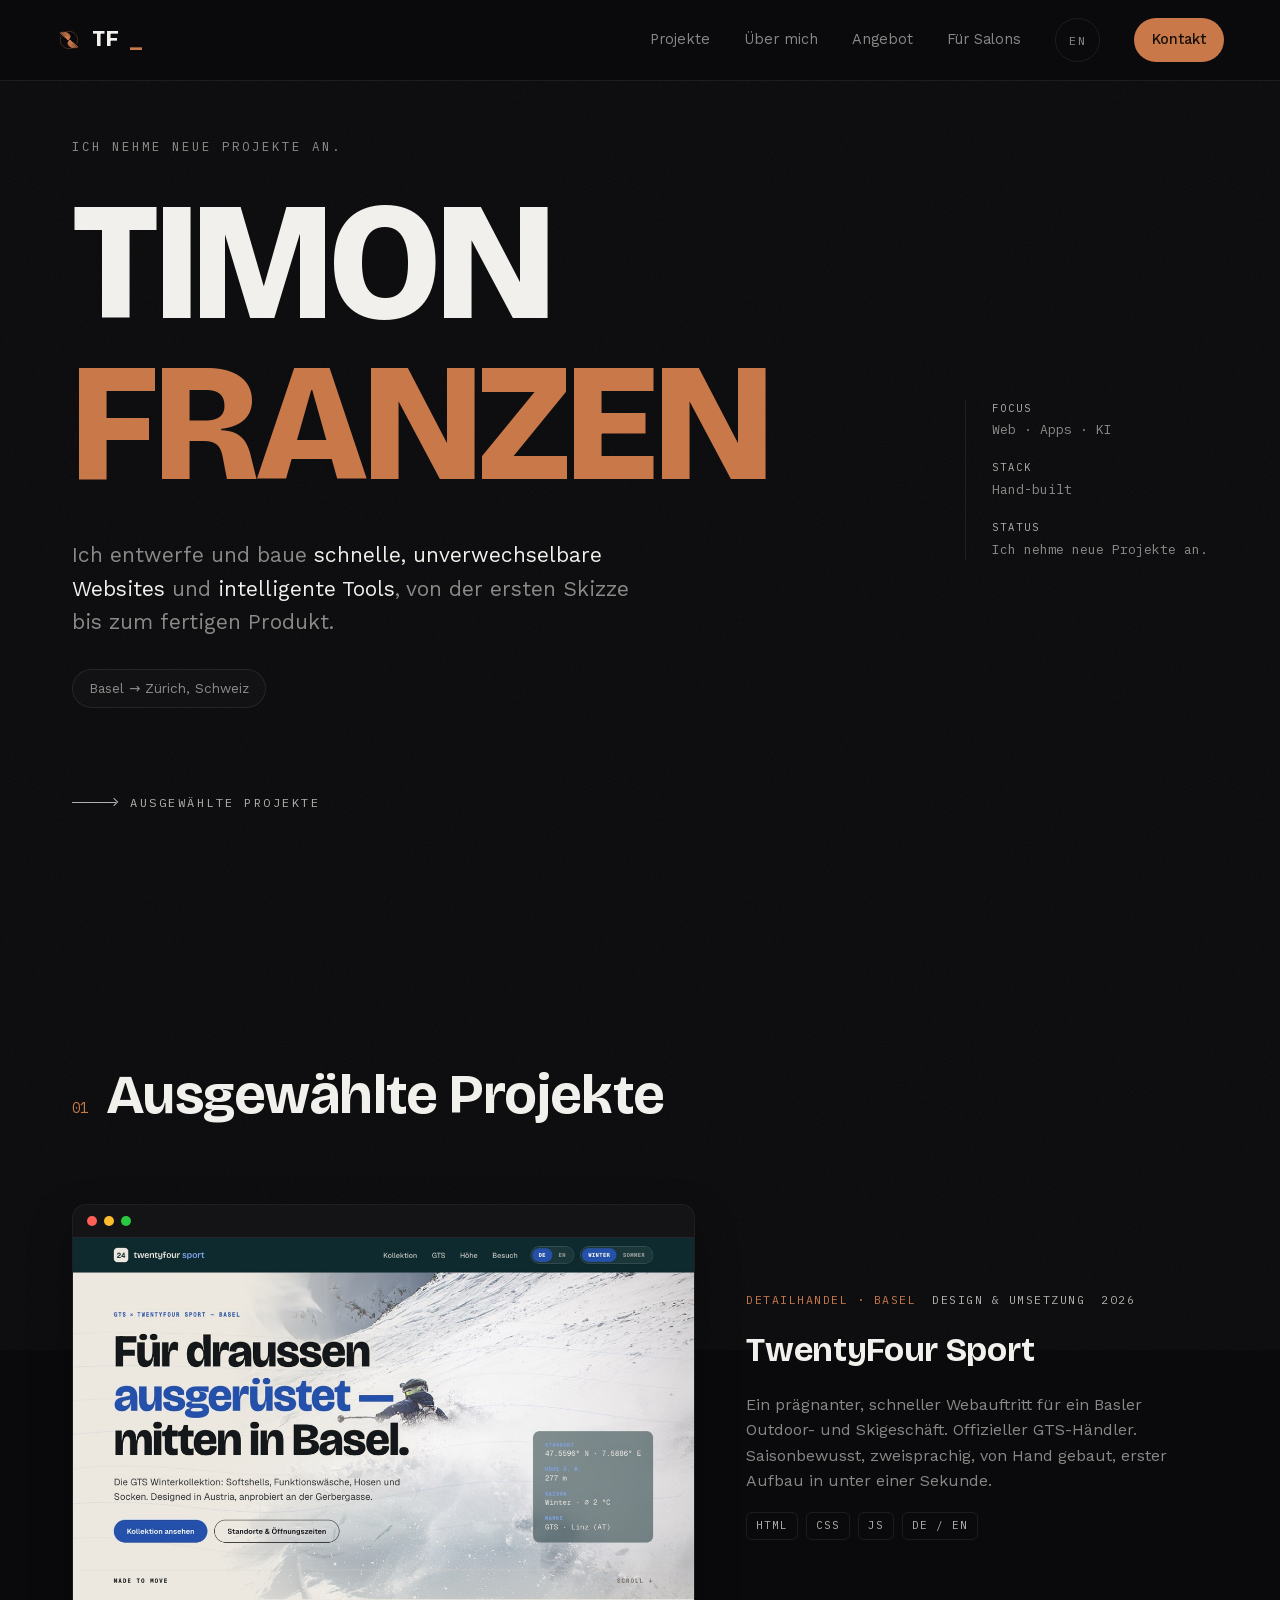
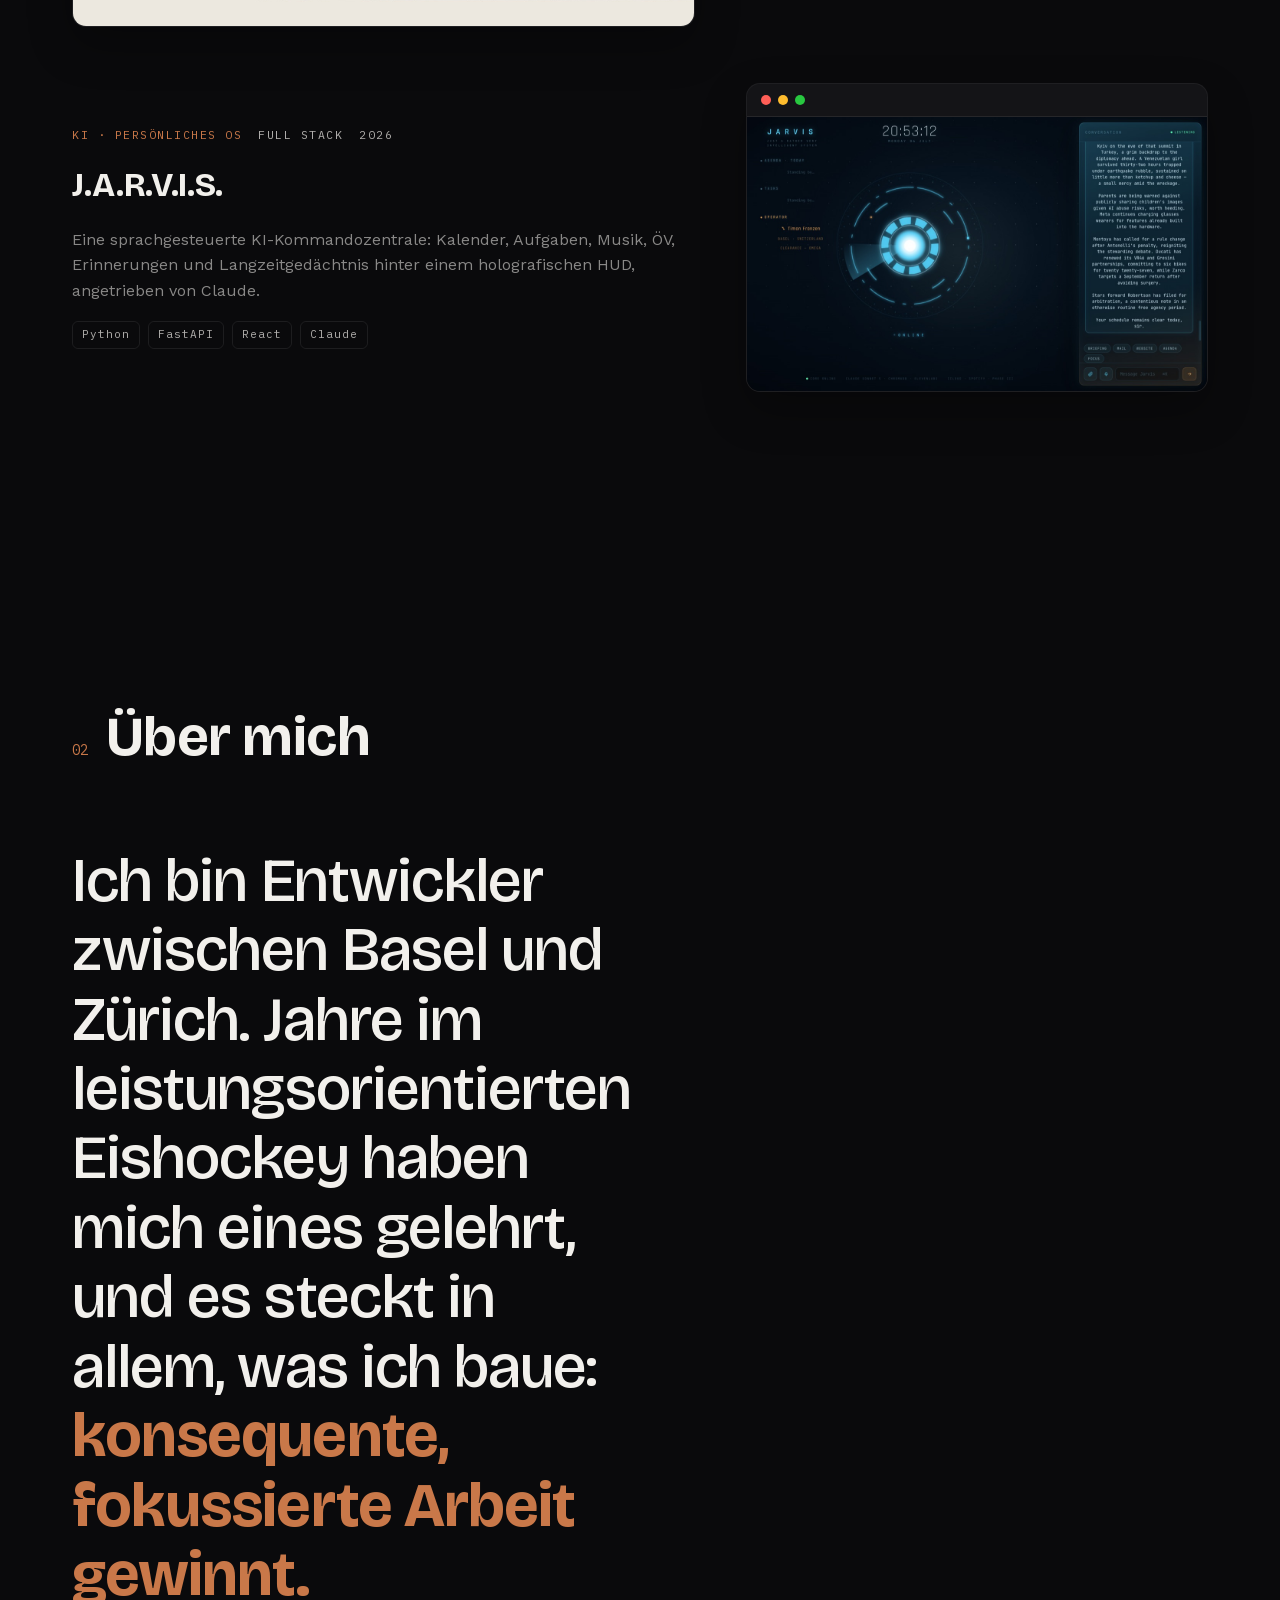
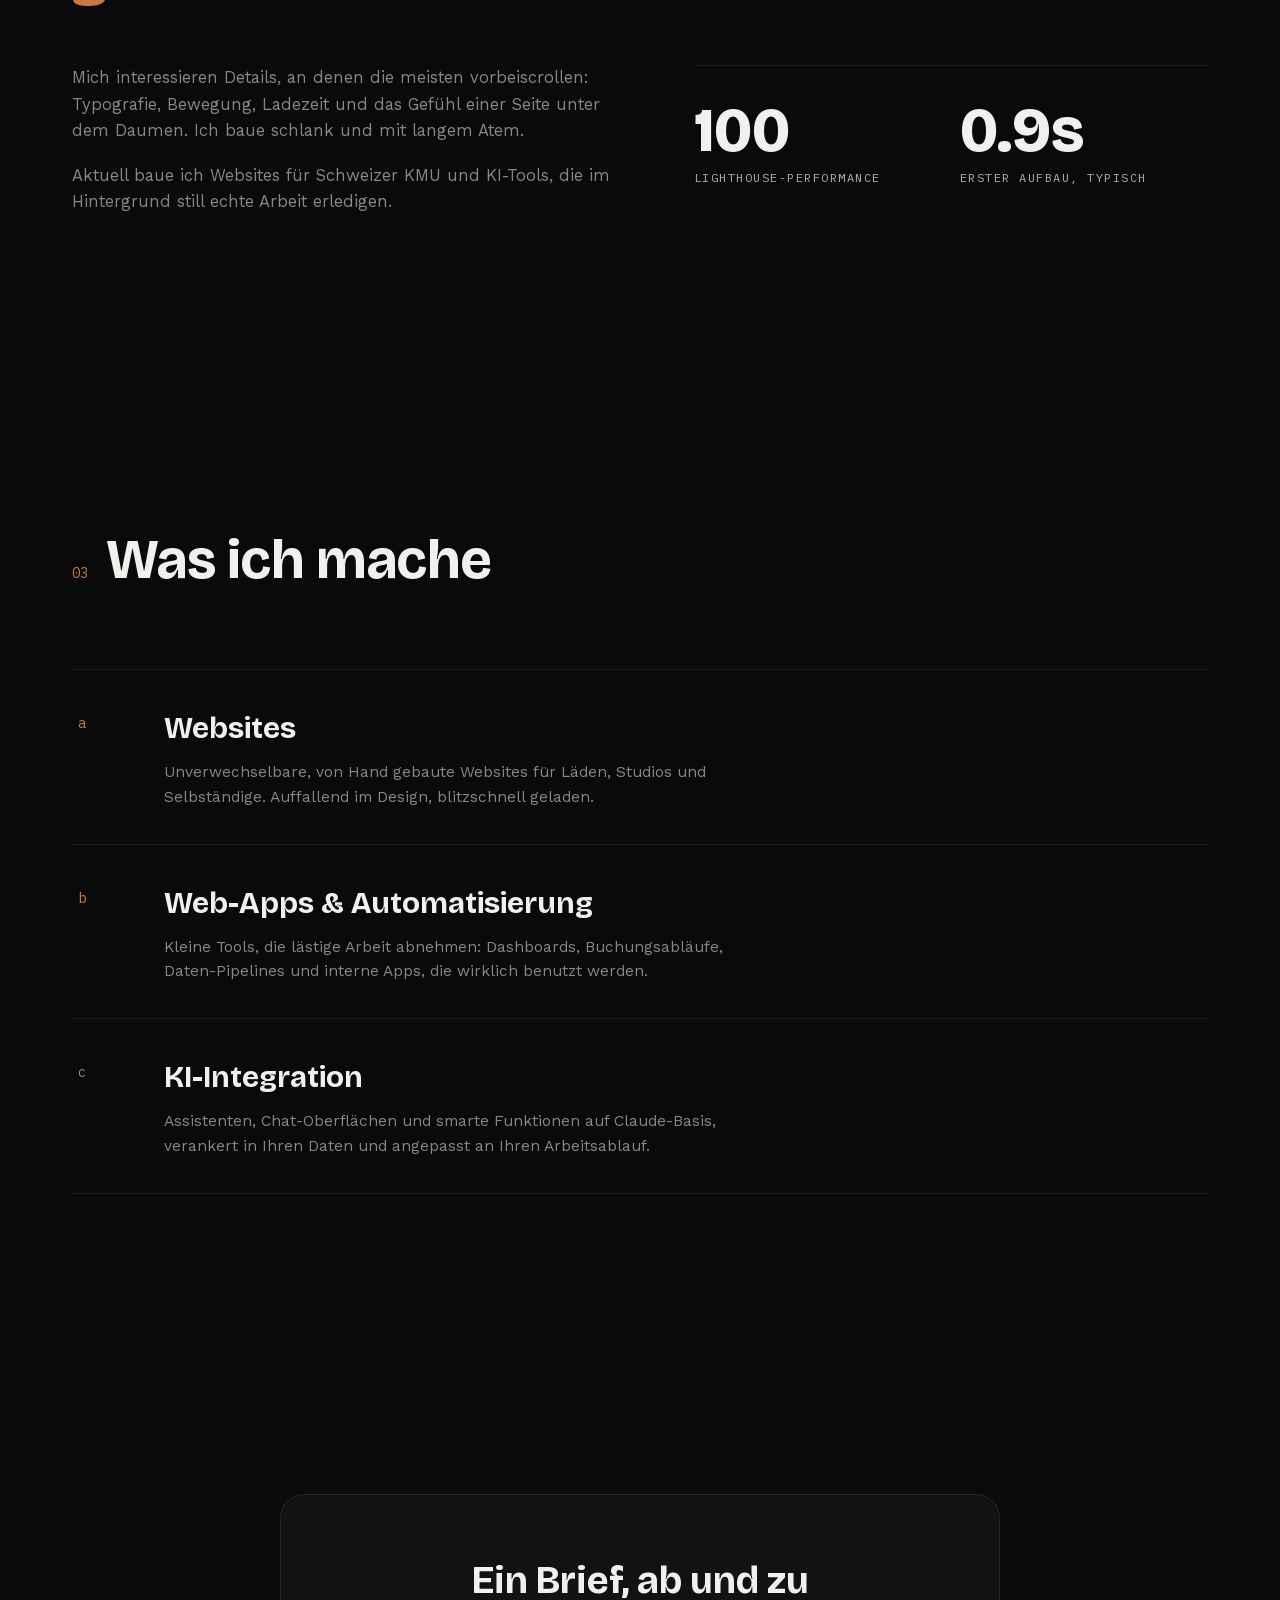
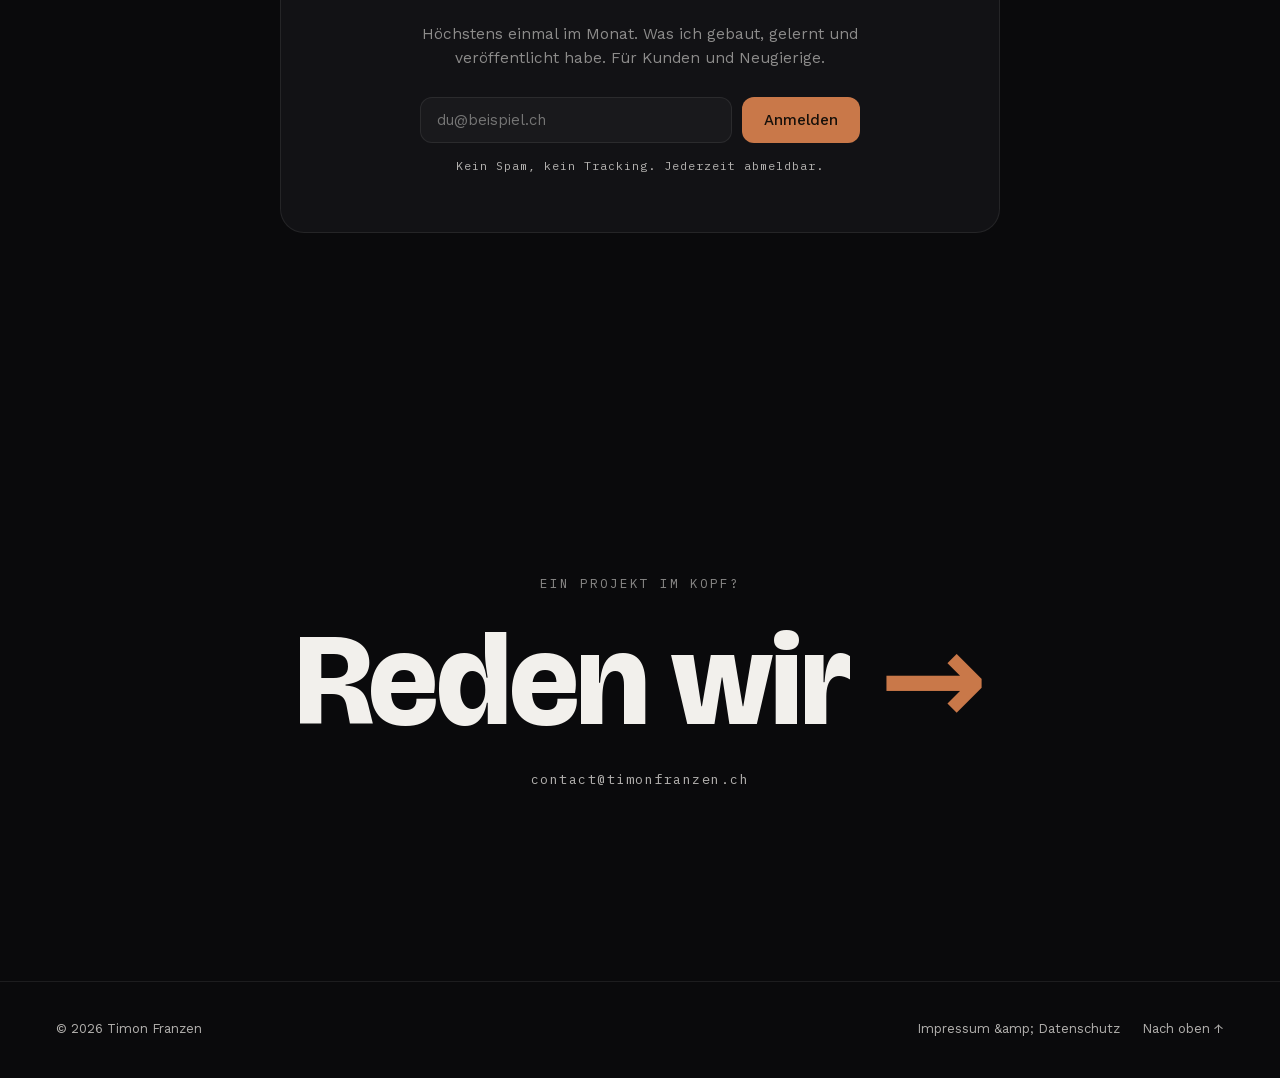
==== commit 6e37f61f: "Improve salon contrast and German default" ====
--- a/index.html
+++ b/index.html
@@ -6,7 +6,7 @@
   <title>Timon Franzen, Developer, Basel & Zürich</title>
   <meta name="description" content="Timon Franzen builds fast, distinctive websites and intelligent tools for people and small businesses in Switzerland." />
   <link rel="stylesheet" href="assets/css/fonts.css?v=11" />
-  <link rel="stylesheet" href="assets/css/styles.css?v=12" />
+  <link rel="stylesheet" href="assets/css/styles.css?v=13" />
   <link rel="icon" type="image/svg+xml" href="favicon.svg" />
 </head>
 <body>
@@ -176,6 +176,6 @@
     </span>
   </footer>
 
-  <script src="assets/js/main.js?v=12"></script>
+  <script src="assets/js/main.js?v=13"></script>
 </body>
 </html>
--- a/assets/css/styles.css
+++ b/assets/css/styles.css
@@ -317,7 +317,7 @@
   border-top: 1px solid var(--line); margin-top: 58px; padding-top: 20px;
 }
 .salons-price-strip strong { color: var(--text); font: 600 18px var(--mono); }
-.salons-price-strip span { color: var(--faint); font-size: 13px; }
+.salons-price-strip span { color: rgba(242, 240, 236, 0.88); font-size: 13px; }
 .salons-section { padding: 104px 0; border-bottom: 1px solid var(--line); }
 .salons-section--surface { background: var(--surface); }
 .salons-heading { max-width: 760px; margin-bottom: 52px; }
@@ -334,7 +334,7 @@
 .salons-pricing__main span, .salons-pricing__first span { color: var(--muted); font-size: 14px; }
 .salons-pricing__first { border-left: 1px solid var(--line); padding-left: 28px; }
 .salons-pricing__first strong { display: block; margin: 10px 0; color: var(--text); font: 600 24px var(--mono); }
-.salons-fineprint { max-width: 800px; display: grid; gap: 12px; margin-top: 34px; color: var(--faint); font-size: 13px; }
+.salons-fineprint { max-width: 800px; display: grid; gap: 12px; margin-top: 34px; color: rgba(242, 240, 236, 0.88); font-size: 13px; }
 .salons-process { list-style: none; padding: 0; counter-reset: salons-step; }
 .salons-process li {
   counter-increment: salons-step; display: grid; grid-template-columns: 80px minmax(0, 1fr);
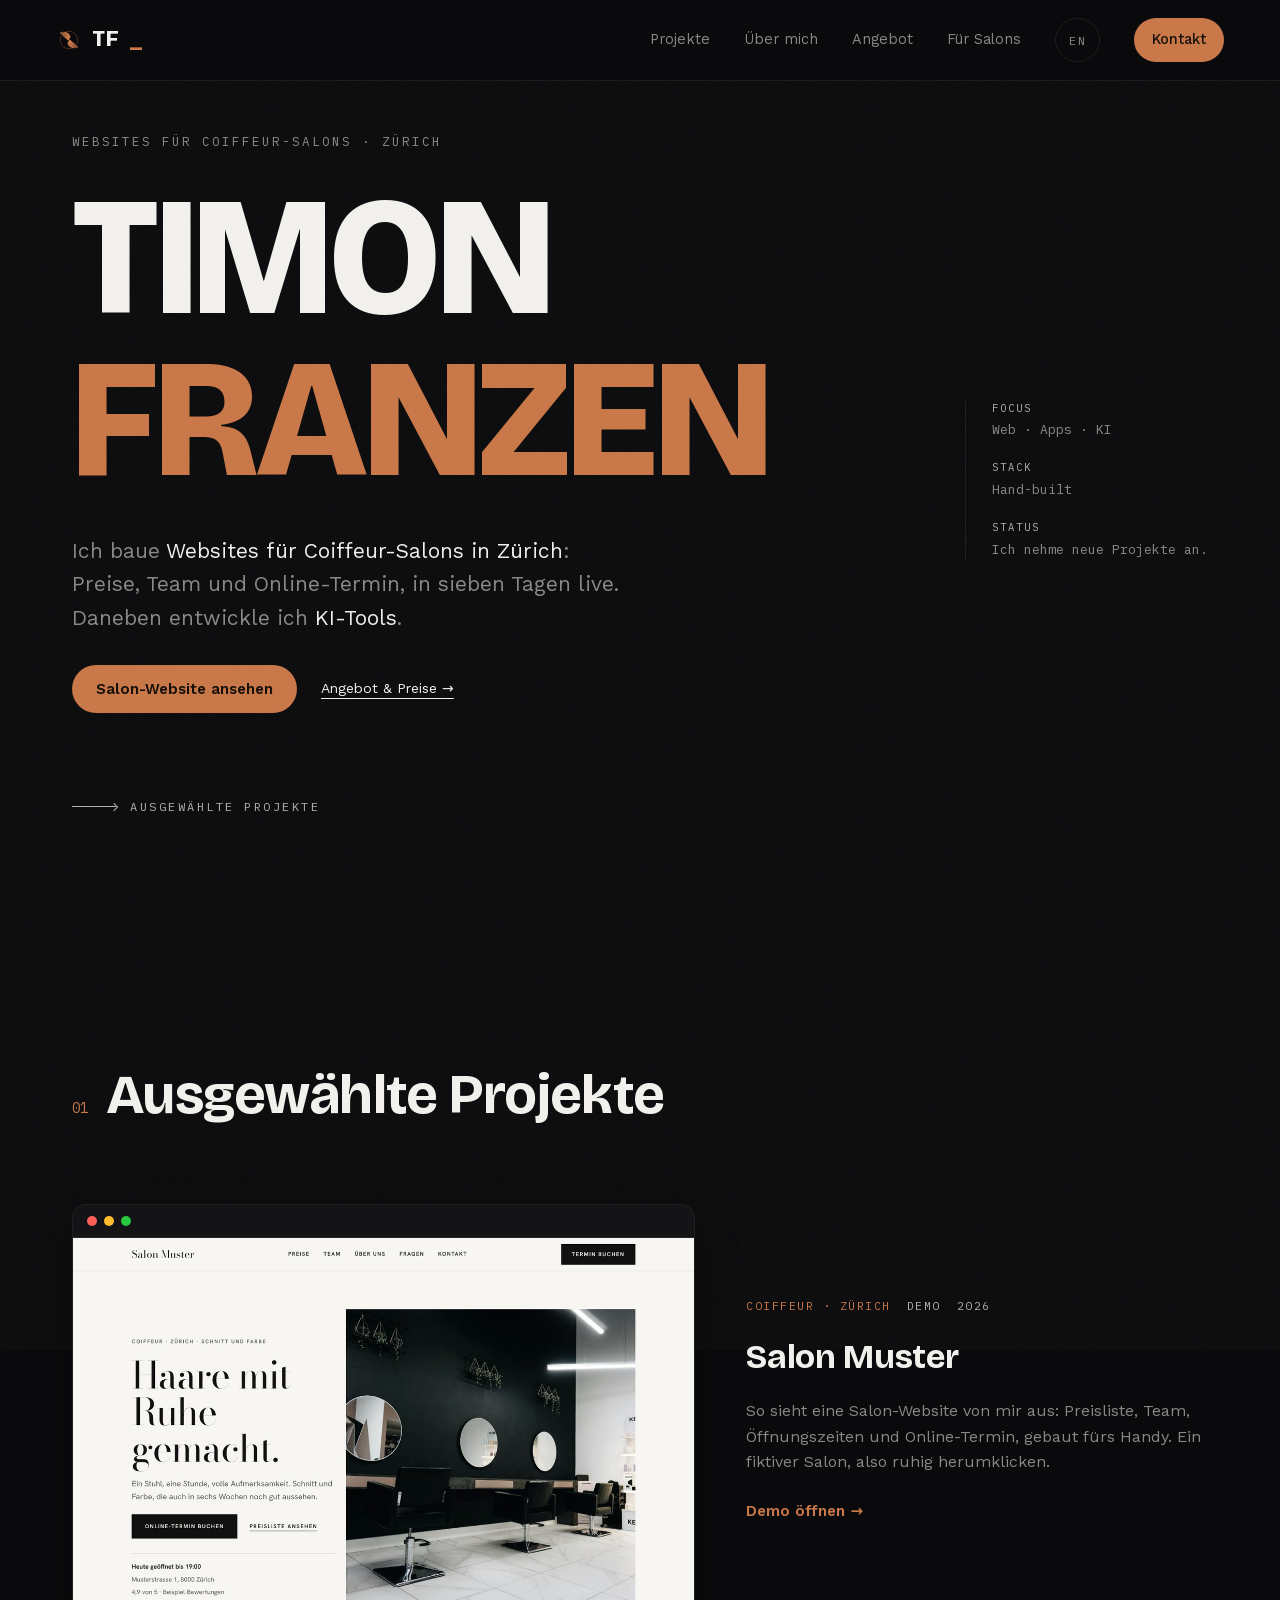
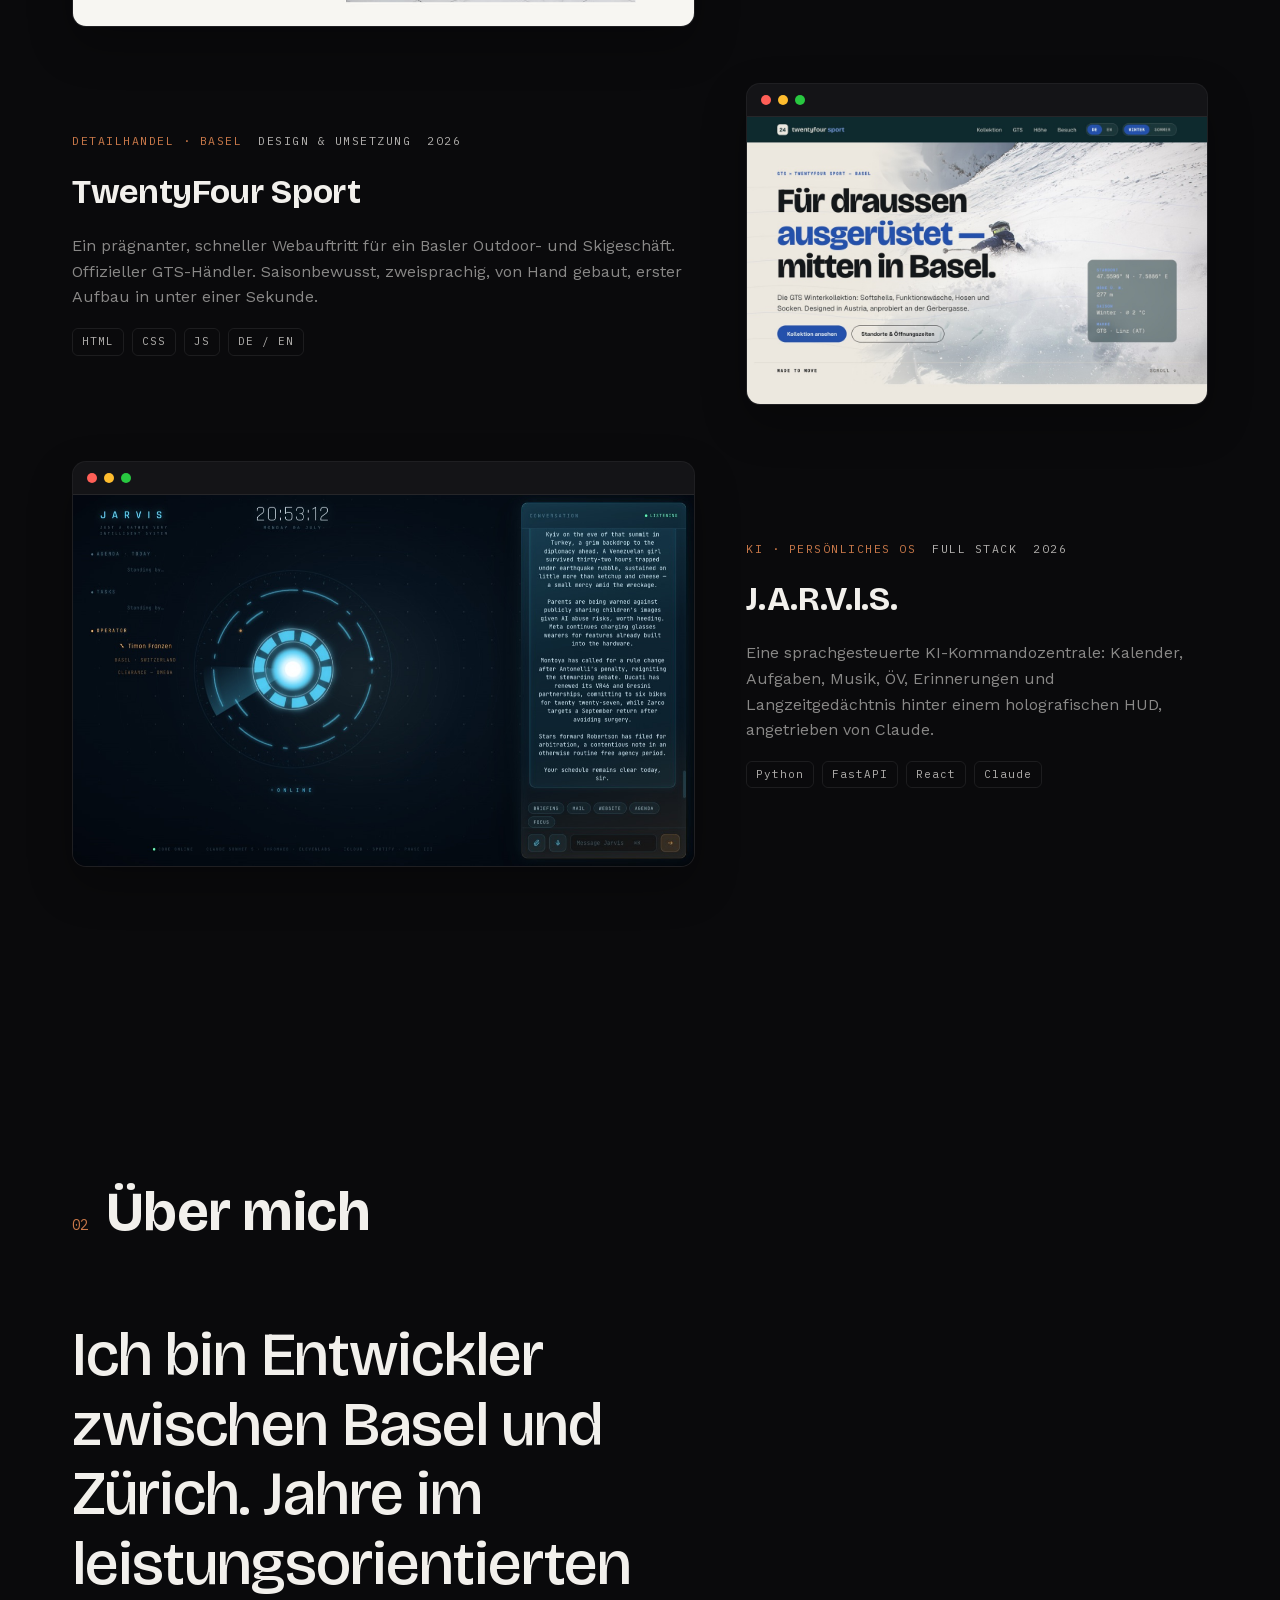
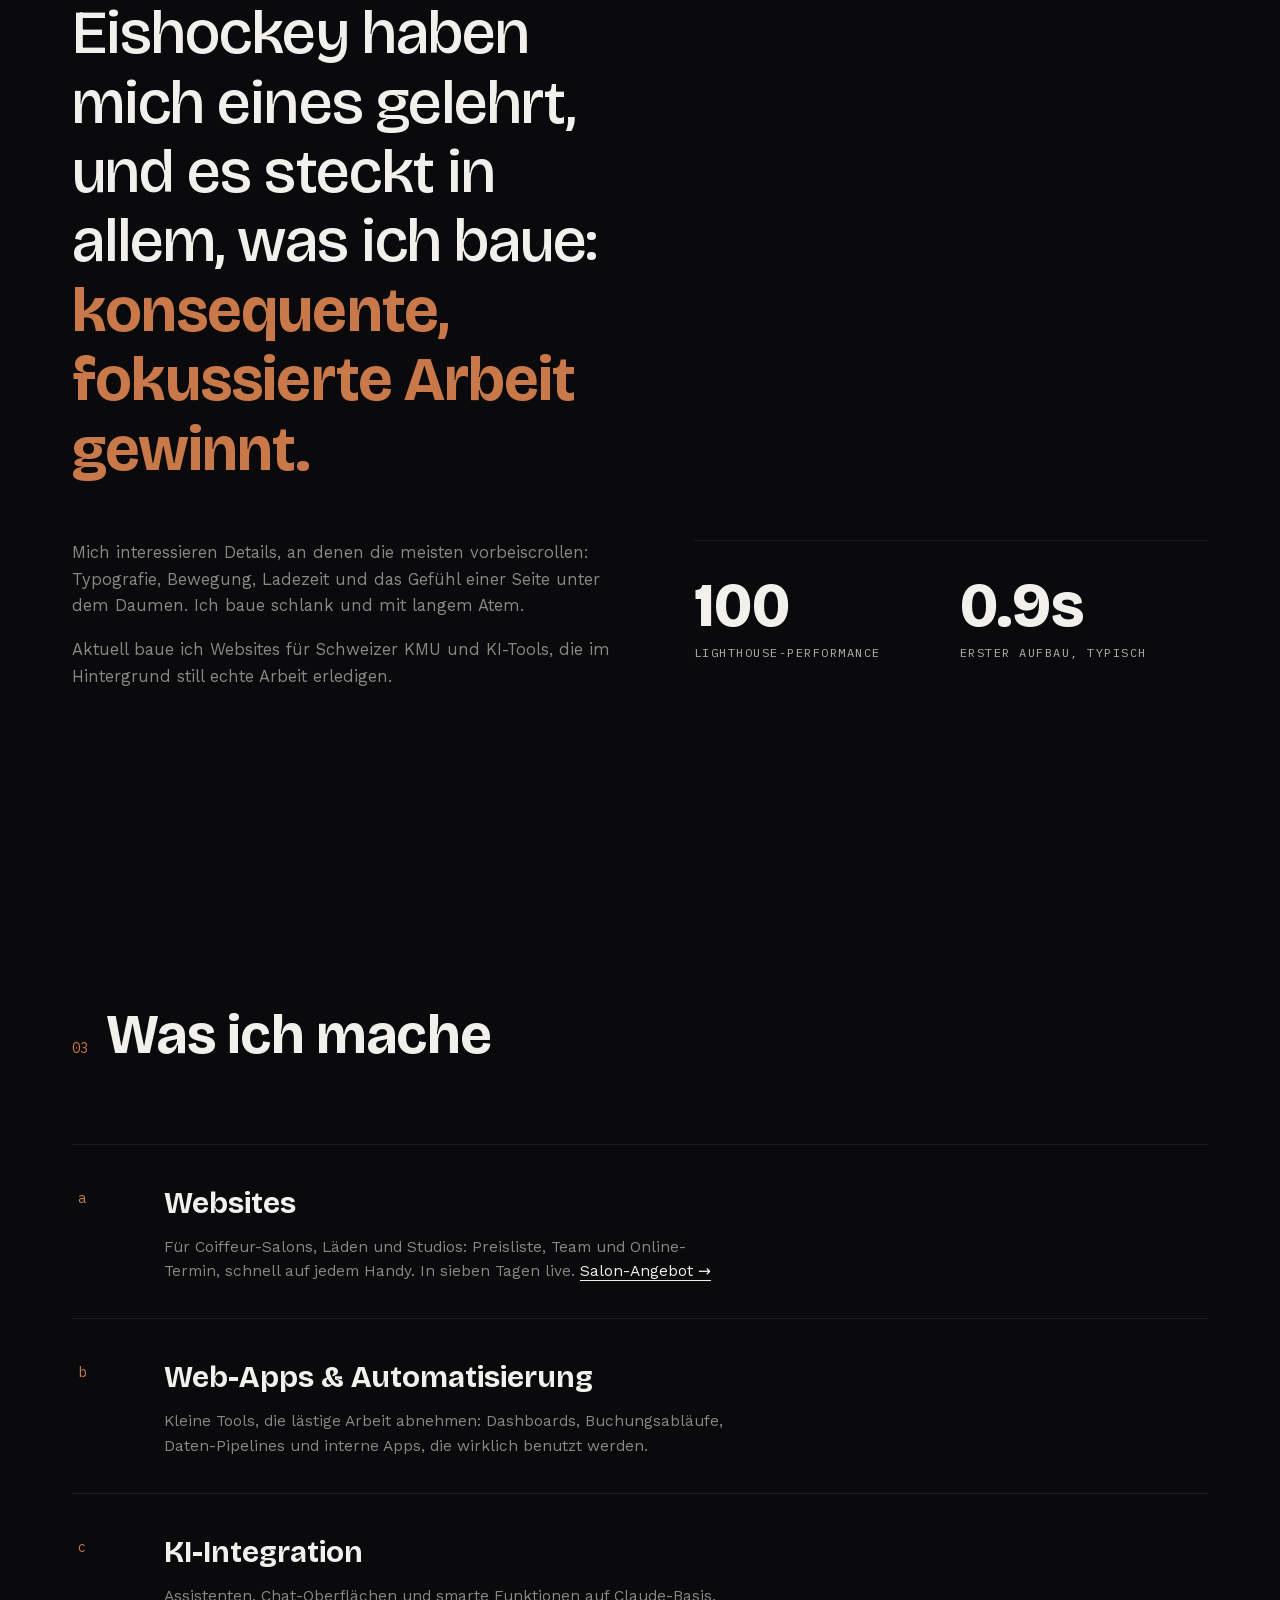
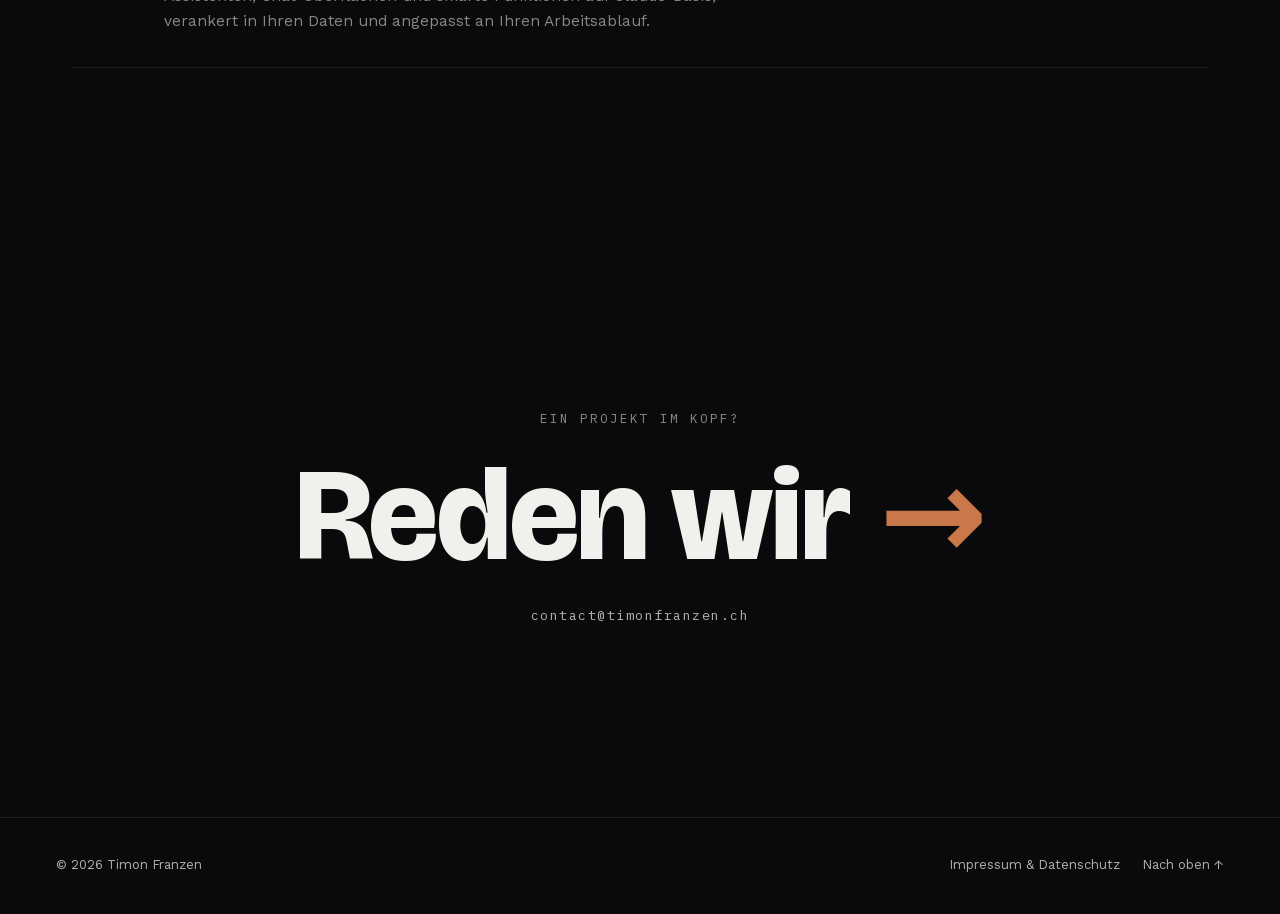
==== commit 842b9ecf: "Homepage leads with the salon offer; phone layout for project cards - Hero: "Websites für Coiffeur-S" ====
--- a/index.html
+++ b/index.html
@@ -3,10 +3,10 @@
 <head>
   <meta charset="UTF-8" />
   <meta name="viewport" content="width=device-width, initial-scale=1.0" />
-  <title>Timon Franzen, Developer, Basel & Zürich</title>
-  <meta name="description" content="Timon Franzen builds fast, distinctive websites and intelligent tools for people and small businesses in Switzerland." />
+  <title>Timon Franzen · Websites for hair salons in Zurich</title>
+  <meta name="description" content="Websites für Coiffeur-Salons in Zürich: Preisliste, Team und Online-Termin, in 7 Tagen live. Timon Franzen baut schnelle Websites und KI-Tools." />
   <link rel="stylesheet" href="assets/css/fonts.css?v=11" />
-  <link rel="stylesheet" href="assets/css/styles.css?v=13" />
+  <link rel="stylesheet" href="assets/css/styles.css?v=14" />
   <link rel="icon" type="image/svg+xml" href="favicon.svg" />
 </head>
 <body>
@@ -28,15 +28,16 @@
     <!-- ── Hero ─────────────────────────────────────────── -->
     <section class="hero">
       <div class="hero-main">
-        <p class="kicker reveal"><span data-i18n="kicker">Taking on new projects</span></p>
+        <p class="kicker reveal"><span data-i18n="kicker">Websites for hair salons · Zurich</span></p>
         <h1 class="hero-title">
           <span class="line"><span class="word">Timon</span></span>
           <span class="line"><span class="word accent">Franzen</span></span>
         </h1>
-        <p class="hero-sub reveal" data-i18n-html="hero_sub">I design and build <em>fast, distinctive websites</em> and
-          <em>intelligent tools</em>, from first sketch to live product.</p>
-        <div class="hero-meta reveal">
-          <span class="chip" data-i18n="chip_loc">Basel → Zürich, Switzerland</span>
+        <p class="hero-sub reveal" data-i18n-html="hero_sub">I build <em>websites for hair salons in Zurich</em>: prices, team and
+          online booking, live in seven days. Alongside that I build <em>AI tools</em>.</p>
+        <div class="hero-actions reveal">
+          <a class="salons-button" href="https://demo-salon-zuerich.netlify.app/" target="_blank" rel="noopener" data-i18n="hero_demo">See a salon website</a>
+          <a class="salons-text-link" href="/salons/" data-i18n="hero_offer">Offer &amp; prices →</a>
         </div>
         <a class="hero-scroll reveal" href="#work" aria-label="Scroll to work">
           <span class="scroll-line"></span><span data-i18n="hero_scroll">Selected work</span>
@@ -58,6 +59,20 @@
 
       <div class="studies">
         <article class="study reveal">
+          <a class="study-shot" href="https://demo-salon-zuerich.netlify.app/" target="_blank" rel="noopener" aria-label="Open the salon demo">
+            <span class="frame-bar" aria-hidden="true"><i></i><i></i><i></i></span>
+            <img src="assets/img/work-salon.jpg" alt="Demo website for a Zurich hair salon, hero with the salon interior" loading="lazy" decoding="async" width="1200" height="750" />
+          </a>
+          <div class="study-text">
+            <div class="study-meta mono"><span class="study-tag" data-i18n="c0_tag">Hair salon · Zurich</span><span data-i18n="c0_role">Demo</span><span>2026</span></div>
+            <h3>Salon Muster</h3>
+            <p data-i18n="c0_desc">What a salon website from me looks like: price list, team, opening hours and online
+               booking, built for the phone. A fictional salon, so click around freely.</p>
+            <a class="study-link" href="https://demo-salon-zuerich.netlify.app/" target="_blank" rel="noopener" data-i18n="c0_link">Open the demo →</a>
+          </div>
+        </article>
+
+        <article class="study study--rev reveal">
           <div class="study-shot">
             <span class="frame-bar" aria-hidden="true"><i></i><i></i><i></i></span>
             <img src="assets/img/work-twentyfour.jpg" alt="TwentyFour Sport website, hero with a skier" loading="lazy" decoding="async" />
@@ -71,7 +86,7 @@
           </div>
         </article>
 
-        <article class="study study--rev reveal">
+        <article class="study reveal">
           <div class="study-shot study-shot--dark">
             <span class="frame-bar" aria-hidden="true"><i></i><i></i><i></i></span>
             <img src="assets/img/work-jarvis.jpg" alt="J.A.R.V.I.S. command HUD with an arc-reactor core" loading="lazy" decoding="async" />
@@ -122,8 +137,8 @@
         <div class="service reveal">
           <span class="service-num mono">a</span>
           <h3 data-i18n="s1_t">Websites</h3>
-          <p data-i18n="s1_d">Distinctive, hand-built sites for shops, studios and independents. Designed to
-             stand out, engineered to load instantly.</p>
+          <p data-i18n-html="s1_d">For hair salons, shops and studios: price list, team and online booking, fast on
+             every phone. Live in seven days. <a href="/salons/">Salon offer →</a></p>
         </div>
         <div class="service reveal">
           <span class="service-num mono">b</span>
@@ -140,27 +155,10 @@
       </div>
     </section>
 
-    <!-- ── Newsletter ───────────────────────────────────── -->
-    <section class="section" id="newsletter">
-      <div class="nl-box reveal">
-        <div class="nl-copy">
-          <h2 data-i18n="nl_title">A letter, occasionally</h2>
-          <p data-i18n="nl_sub">Once a month at most. What I built, learned and shipped.
-             For clients and the curious.</p>
-        </div>
-        <form class="nl-form" id="nlForm">
-          <input type="email" id="nlEmail" required autocomplete="email"
-                 placeholder="you@example.com" data-i18n-ph="nl_ph" aria-label="E-Mail" />
-          <button type="submit" class="nl-btn" id="nlBtn" data-i18n="nl_btn">Sign up</button>
-        </form>
-        <p class="nl-note mono" data-i18n="nl_note">No spam, no tracking. Unsubscribe any time.</p>
-      </div>
-    </section>
-
     <!-- ── Contact ──────────────────────────────────────── -->
     <section class="contact" id="contact">
       <p class="kicker reveal"><span data-i18n="contact_kicker">Have a project in mind?</span></p>
-      <a class="contact-mail reveal" href="mailto:contact@timonfranzen.ch">
+      <a class="contact-mail reveal" href="mailto:contact@timonfranzen.ch?subject=Website">
         <span class="contact-word" data-i18n-html="contact_word">Let's&nbsp;talk</span>
         <span class="contact-arrow">→</span>
       </a>
@@ -176,6 +174,6 @@
     </span>
   </footer>
 
-  <script src="assets/js/main.js?v=13"></script>
+  <script src="assets/js/main.js?v=14"></script>
 </body>
 </html>
--- a/assets/css/styles.css
+++ b/assets/css/styles.css
@@ -417,3 +417,18 @@
   .hero-title .word { transform: none; }
   .reveal { opacity: 1; transform: none; }
 }
+
+/* ── homepage salon focus (2026-10-20) ── */
+.hero-actions { display: flex; align-items: center; gap: 14px 24px; flex-wrap: wrap; }
+.hero-actions .salons-button { padding: 12px 24px; font-size: 15px; }
+a.study-shot { color: inherit; }
+.study-link {
+  width: fit-content; min-height: 44px; display: inline-flex; align-items: center;
+  color: var(--accent); font-size: 15px; font-weight: 600; text-decoration: none;
+}
+.study-link:hover { text-decoration: underline; text-underline-offset: 5px; }
+.service p a { color: var(--text); text-underline-offset: 4px; white-space: nowrap; }
+@media (max-width: 820px) {
+  .study { grid-template-columns: 1fr; gap: 20px; }
+  .study--rev .study-shot { order: 0; }
+}
